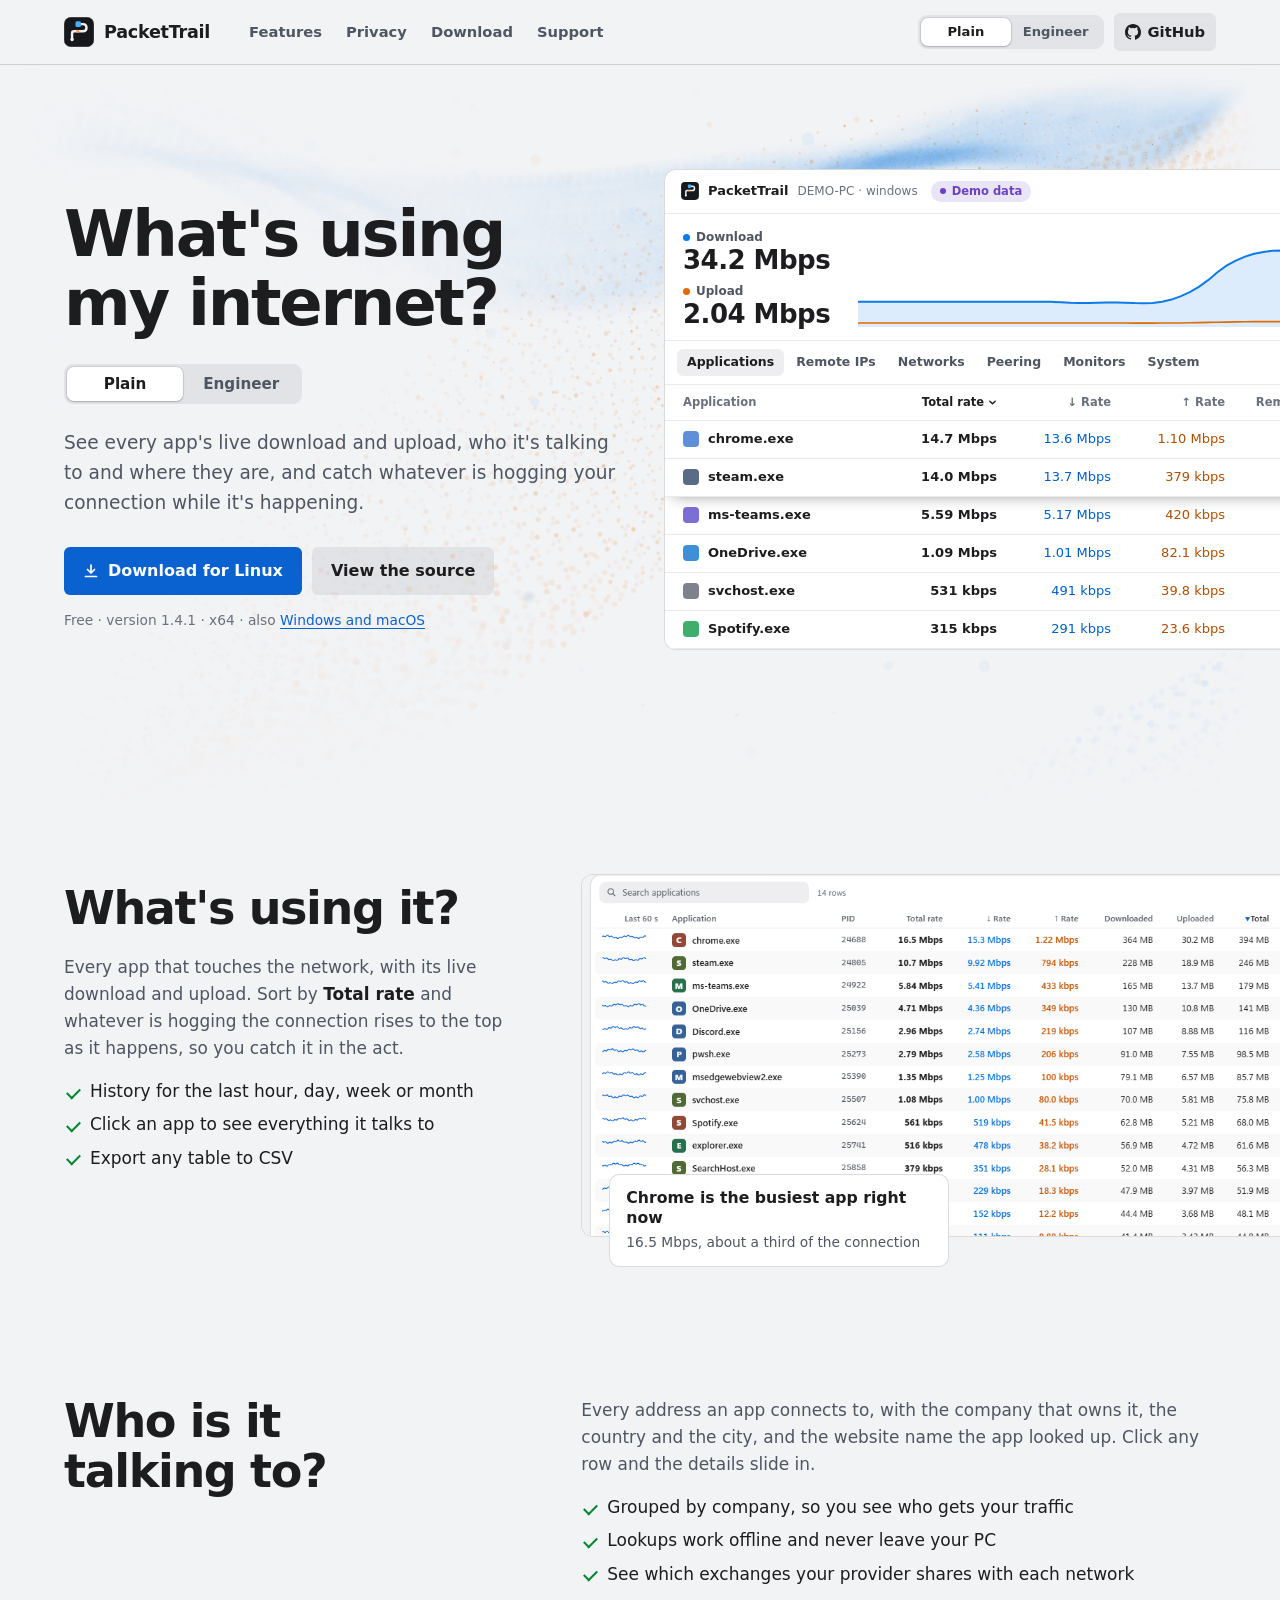
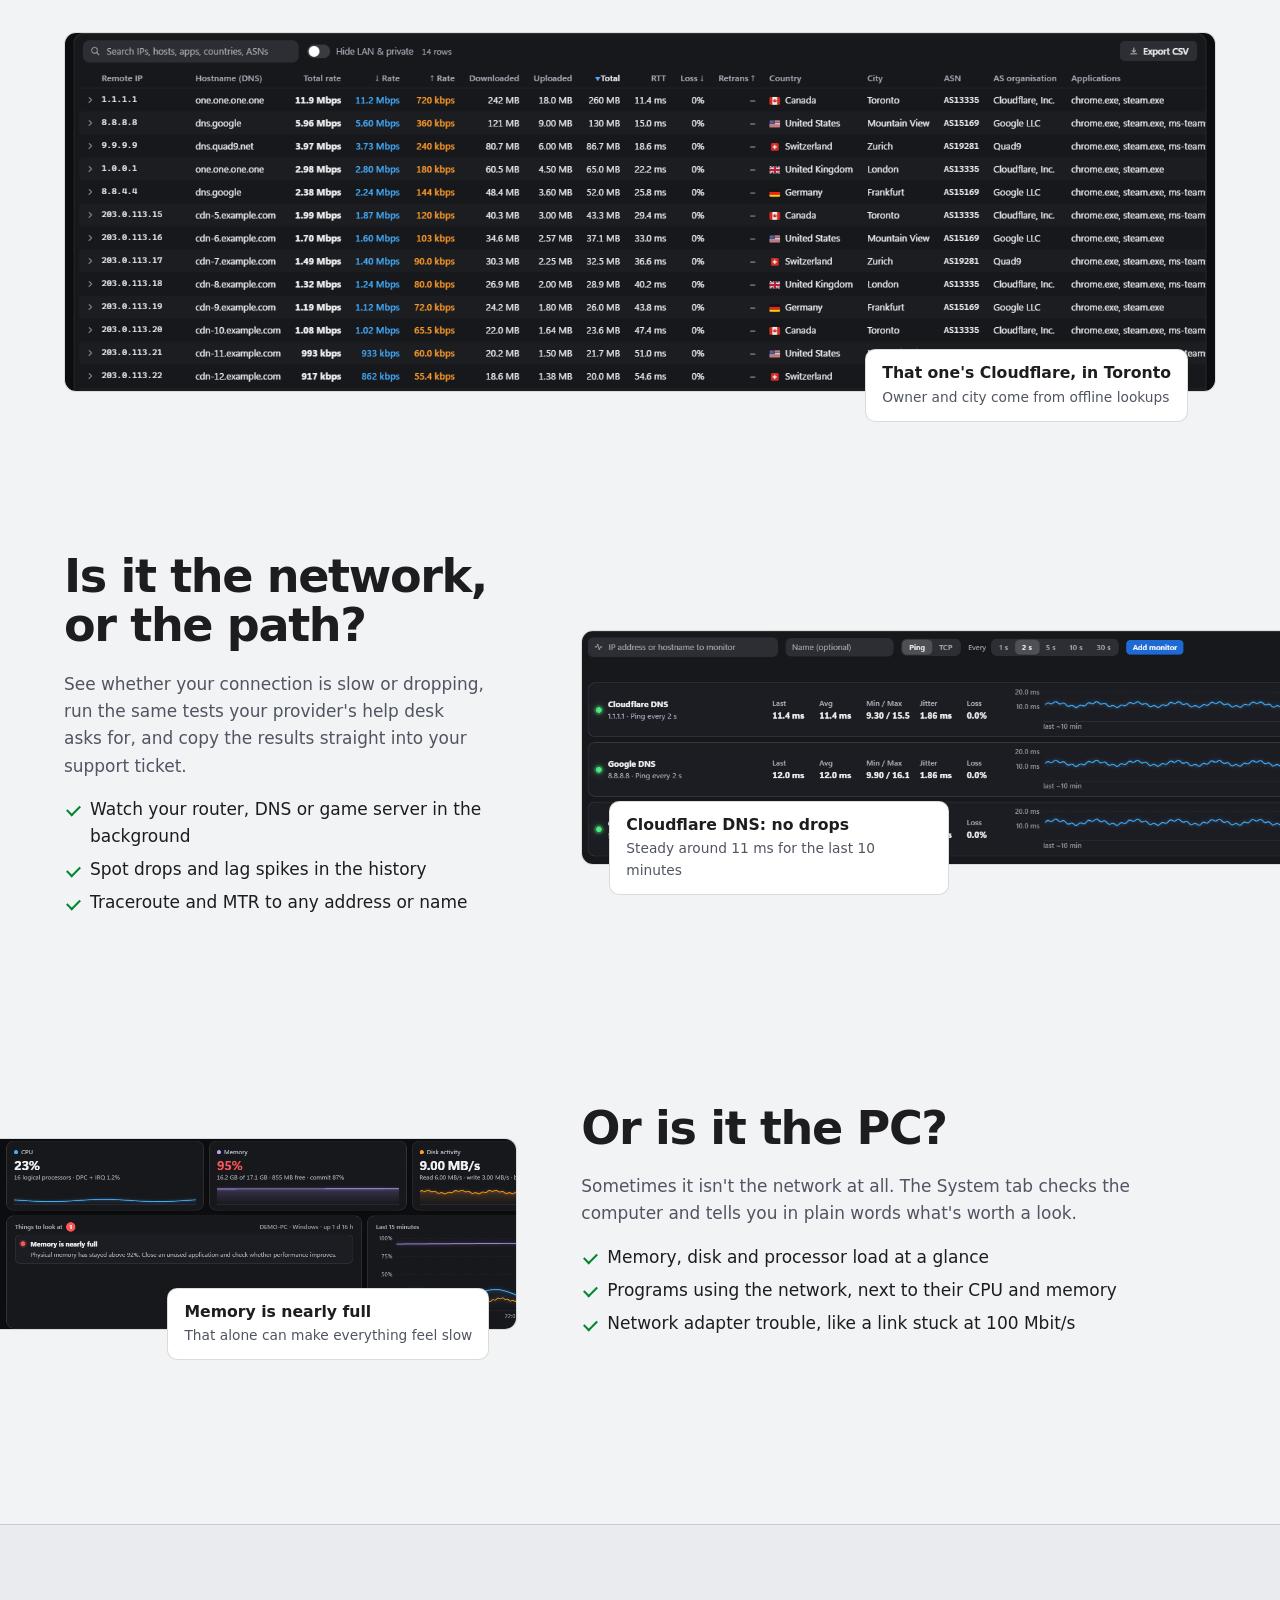
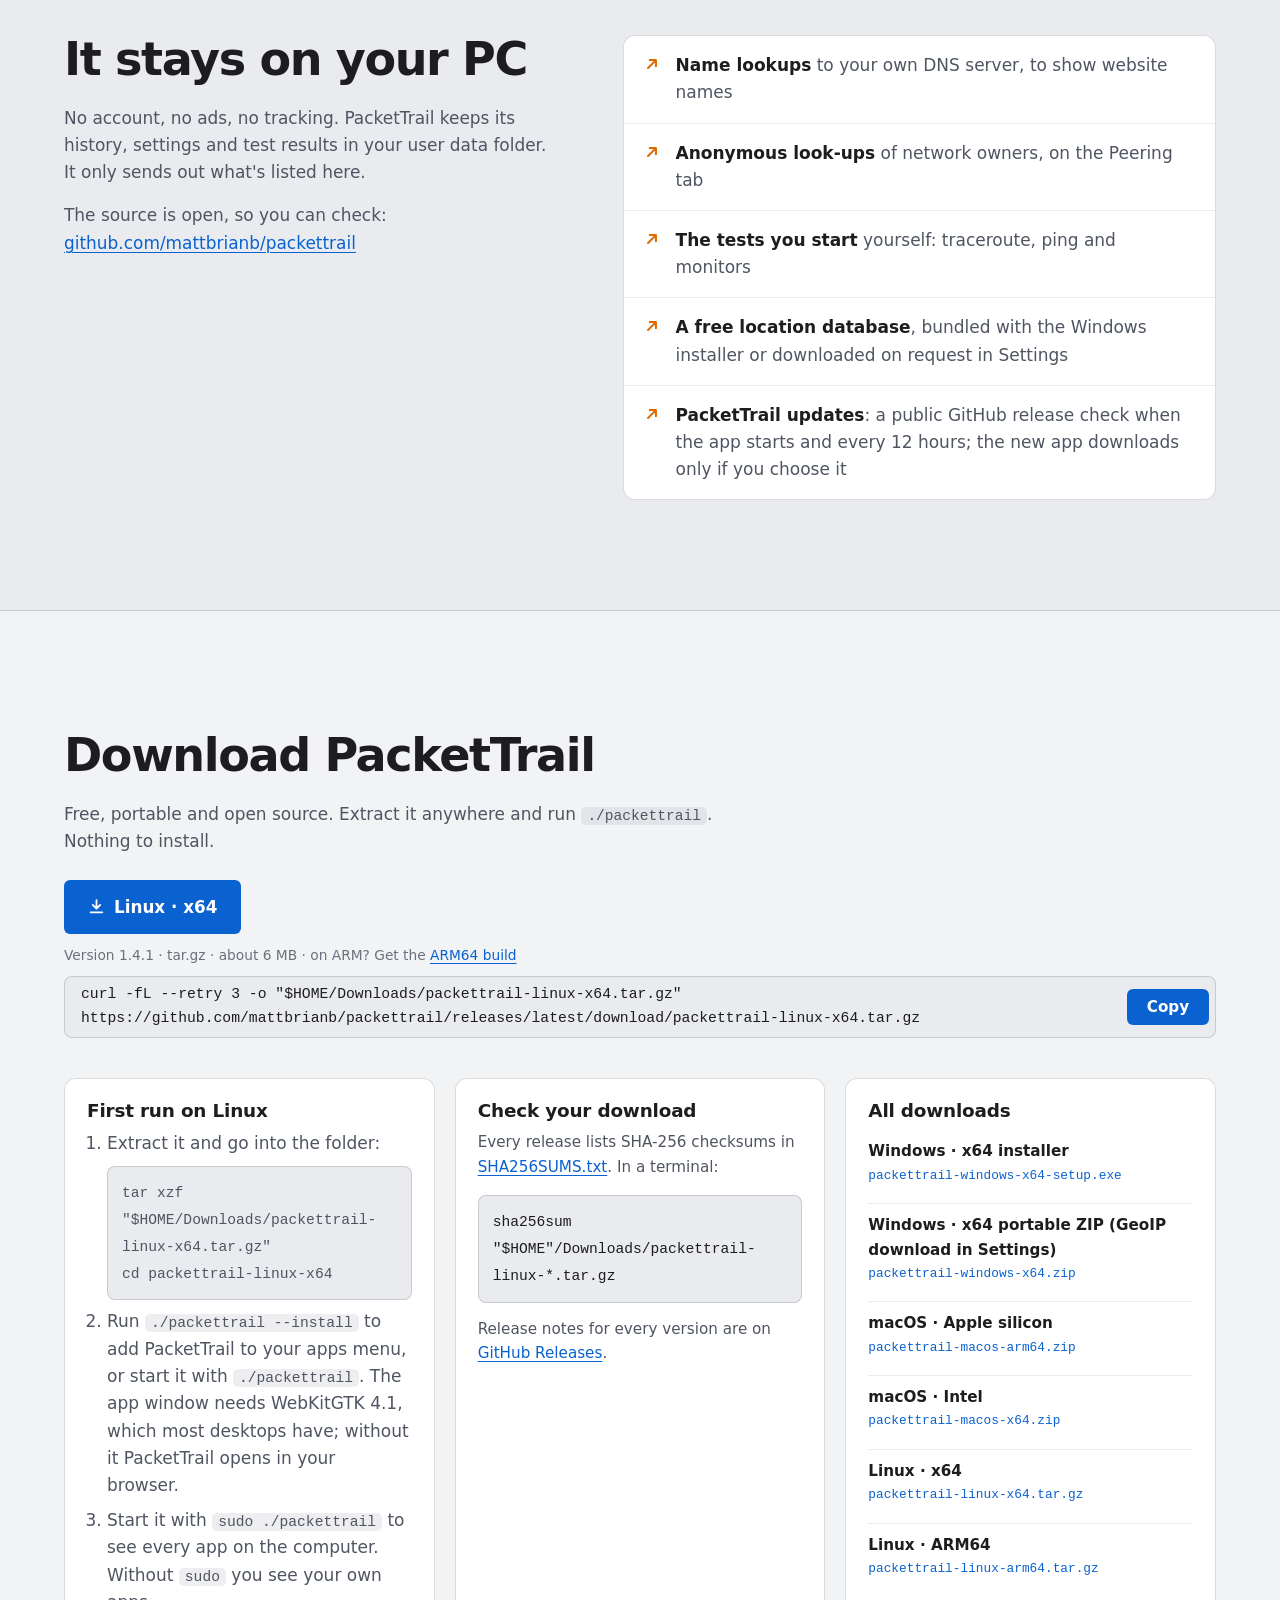
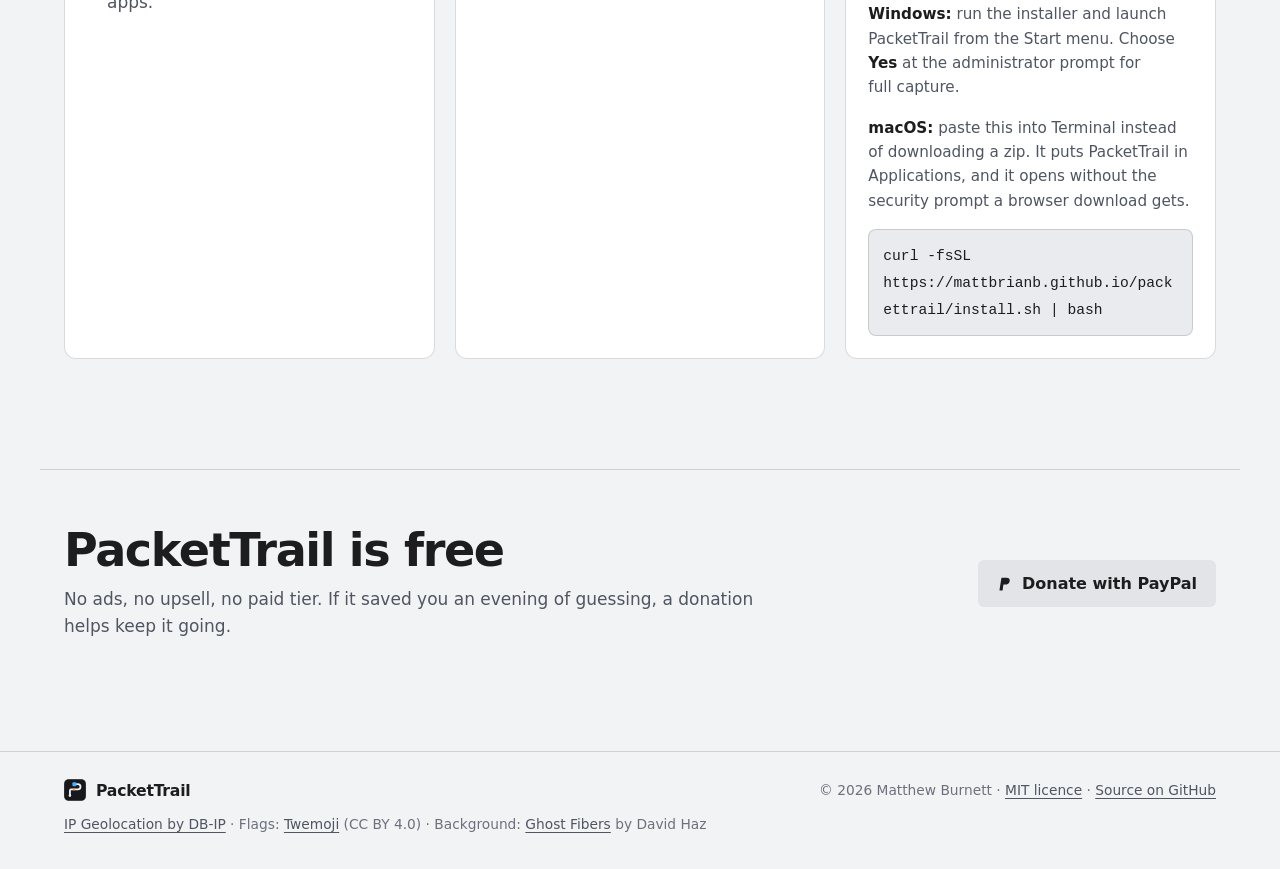
==== docs/index.html @ 792d58ca "Download CLI archives directly into Downloads" ====
<!doctype html>
<html lang="en" data-reg="plain" data-os="windows" data-arch="x64">
<head>
<meta charset="utf-8">
<meta name="viewport" content="width=device-width, initial-scale=1">
<title>PacketTrail: see what's using your internet</title>
<meta name="description" content="PacketTrail is a free, portable network monitor for Windows, macOS and Linux. See every app's live bandwidth, who it talks to and where, path quality, MTR and ping, and a check of the computer itself. Nothing sent to the cloud.">
<meta name="color-scheme" content="dark light">
<meta name="theme-color" content="#0c0d10" media="(prefers-color-scheme: dark)">
<meta name="theme-color" content="#f2f3f5" media="(prefers-color-scheme: light)">
<meta property="og:title" content="PacketTrail">
<meta property="og:description" content="What's using my internet? See every app's live bandwidth and who it's talking to. Free, for Windows, macOS and Linux.">
<meta property="og:image" content="https://mattbrianb.github.io/packettrail/assets/icon.png">
<meta property="og:type" content="website">
<link rel="icon" type="image/svg+xml" href="assets/favicon.svg">
<link rel="icon" type="image/png" sizes="256x256" href="assets/icon.png">
<link rel="apple-touch-icon" href="assets/icon.png">
<link rel="stylesheet" href="site.css">
<script src="os.js"></script>
<script>try { var v = new URLSearchParams(location.search).get('view') || localStorage.getItem('pt.view'); if (v === 'engineer') document.documentElement.dataset.reg = 'eng'; } catch (e) {}</script>
<script type="module" src="site.js"></script>
</head>
<body>
<a class="skip" href="#main">Skip to content</a>

<header class="top">
  <div class="wrap top-in">
    <a class="brand" href="#top" aria-label="PacketTrail, back to top">
      <svg class="mark" viewBox="0 0 160 160" width="30" height="30" aria-hidden="true"><rect x="1" y="1" width="158" height="158" rx="36" class="mark-tile"/><path d="M43 120V86q0-10 10-10h48q19 0 19-19t-19-19H76" fill="none" stroke="#f2f2f4" stroke-width="13" stroke-linecap="round" stroke-linejoin="round"/><circle cx="43" cy="120" r="9" fill="#f2f2f4"/><rect x="61" y="23" width="30" height="30" rx="8" fill="#43afff"/><circle cx="73" cy="76" r="8" fill="#ff9a52"/></svg>
      <span>PacketTrail</span>
    </a>
    <nav class="links" aria-label="Sections">
      <a href="#what">Features</a>
      <a href="#privacy">Privacy</a>
      <a href="#download">Download</a>
      <a href="#support">Support</a>
    </nav>
    <div class="top-end">
      <div class="seg reg-switch compact" role="radiogroup" aria-label="Explain things">
        <button type="button" role="radio" data-set="plain">Plain</button>
        <button type="button" role="radio" data-set="eng">Engineer</button>
      </div>
      <a class="gh" href="https://github.com/mattbrianb/packettrail" aria-label="PacketTrail on GitHub">
        <svg viewBox="0 0 16 16" width="16" height="16" aria-hidden="true"><path fill="currentColor" d="M8 0C3.58 0 0 3.58 0 8a8 8 0 0 0 5.47 7.59c.4.07.55-.17.55-.38v-1.33c-2.23.48-2.7-1.07-2.7-1.07-.36-.92-.89-1.17-.89-1.17-.73-.5.06-.49.06-.49.8.06 1.23.83 1.23.83.72 1.22 1.87.87 2.33.67.07-.52.28-.87.5-1.07-1.78-.2-3.65-.89-3.65-3.95 0-.87.31-1.59.82-2.15-.08-.2-.36-1.02.08-2.12 0 0 .67-.21 2.2.82a7.6 7.6 0 0 1 4 0c1.53-1.04 2.2-.82 2.2-.82.44 1.1.16 1.92.08 2.12.51.56.82 1.27.82 2.15 0 3.07-1.87 3.75-3.65 3.95.29.25.54.73.54 1.48v2.19c0 .21.15.46.55.38A8 8 0 0 0 16 8c0-4.42-3.58-8-8-8Z"/></svg>
        <span>GitHub</span>
      </a>
    </div>
  </div>
</header>

<main id="main">
  <section class="hero" id="top">
    <div class="fibers" id="fibers" aria-hidden="true"></div>
    <div class="wrap hero-grid">
      <div class="hero-copy">
        <h1 class="swap">
          <span data-v="plain">What's using my internet?</span>
          <span data-v="eng">Which process? Which ASN?</span>
        </h1>
        <div class="seg reg-switch" role="radiogroup" aria-label="Explain things">
          <button type="button" role="radio" data-set="plain">Plain</button>
          <button type="button" role="radio" data-set="eng">Engineer</button>
        </div>
        <div class="swap lede">
          <p data-v="plain">See every app's live download and upload, who it's talking to and where they are, and catch whatever is hogging your connection while it's happening.</p>
          <p data-v="eng">Per-process throughput, every remote IP mapped to its ASN and location offline, RTT, loss and retransmits from the TCP stack, plus MTR, monitors and a system check.</p>
        </div>
        <!-- One button per system: os.js picks, and Windows is the default. -->
        <div class="cta">
          <a class="btn primary" data-for="windows" href="https://github.com/mattbrianb/packettrail/releases/latest/download/packettrail-windows-x64-setup.exe">
            <svg viewBox="0 0 16 16" width="16" height="16" aria-hidden="true"><path d="M8 2v8M4.5 6.5 8 10l3.5-3.5M2.5 13.5h11" fill="none" stroke="currentColor" stroke-width="1.7" stroke-linecap="round" stroke-linejoin="round"/></svg>
            Download for Windows
          </a>
          <a class="btn primary" data-for="macos" href="#download">
            <svg viewBox="0 0 16 16" width="16" height="16" aria-hidden="true"><path d="M8 2v8M4.5 6.5 8 10l3.5-3.5M2.5 13.5h11" fill="none" stroke="currentColor" stroke-width="1.7" stroke-linecap="round" stroke-linejoin="round"/></svg>
            Download for macOS
          </a>
          <a class="btn primary" data-for="linux" data-arch-for="x64" href="https://github.com/mattbrianb/packettrail/releases/latest/download/packettrail-linux-x64.tar.gz">
            <svg viewBox="0 0 16 16" width="16" height="16" aria-hidden="true"><path d="M8 2v8M4.5 6.5 8 10l3.5-3.5M2.5 13.5h11" fill="none" stroke="currentColor" stroke-width="1.7" stroke-linecap="round" stroke-linejoin="round"/></svg>
            Download for Linux
          </a>
          <a class="btn primary" data-for="linux" data-arch-for="arm64" href="https://github.com/mattbrianb/packettrail/releases/latest/download/packettrail-linux-arm64.tar.gz">
            <svg viewBox="0 0 16 16" width="16" height="16" aria-hidden="true"><path d="M8 2v8M4.5 6.5 8 10l3.5-3.5M2.5 13.5h11" fill="none" stroke="currentColor" stroke-width="1.7" stroke-linecap="round" stroke-linejoin="round"/></svg>
            Download for Linux
          </a>
          <a class="btn" href="https://github.com/mattbrianb/packettrail">View the source</a>
        </div>
        <p class="fine" data-for="windows">Free · version 1.4.1 · Windows 10 and 11, 64-bit · also <a href="#download">macOS and Linux</a></p>
        <p class="fine" data-for="macos">Free · version 1.4.1 · Apple silicon and Intel · also <a href="#download">Windows and Linux</a></p>
        <p class="fine" data-for="linux"><span data-arch-for="x64">Free · version 1.4.1 · x64</span><span data-arch-for="arm64">Free · version 1.4.1 · ARM64</span> · also <a href="#download">Windows and macOS</a></p>
      </div>

      <div class="stage" id="demo" role="img" aria-label="Demo of PacketTrail with demo data: steam.exe climbs to the top of the Applications table at about 48 Mbps, and PacketTrail shows it is talking to Valve's servers in Frankfurt.">
        <div class="win" aria-hidden="true">
          <div class="win-bar">
            <svg class="win-mark" viewBox="0 0 160 160" width="18" height="18"><rect x="1" y="1" width="158" height="158" rx="36" class="mark-tile"/><path d="M43 120V86q0-10 10-10h48q19 0 19-19t-19-19H76" fill="none" stroke="#f2f2f4" stroke-width="13" stroke-linecap="round" stroke-linejoin="round"/><circle cx="43" cy="120" r="9" fill="#f2f2f4"/><rect x="61" y="23" width="30" height="30" rx="8" fill="#43afff"/><circle cx="73" cy="76" r="8" fill="#ff9a52"/></svg>
            <b>PacketTrail</b><span class="win-host">DEMO-PC · windows</span>
            <span class="pill-demo">Demo data</span>
          </div>
          <div class="win-top">
            <div class="kpis">
              <div class="kpi"><span class="kpi-l"><i class="live rx"></i>Download</span><b id="kDown">21.6 Mbps</b></div>
              <div class="kpi"><span class="kpi-l"><i class="live tx"></i>Upload</span><b id="kUp">1.75 Mbps</b></div>
            </div>
            <svg class="win-chart" id="chart" viewBox="0 0 400 90" preserveAspectRatio="none">
              <path class="c-area" d=""/><path class="c-rx" d=""/><path class="c-tx" d=""/>
            </svg>
          </div>
          <div class="win-tabs"><span class="on">Applications</span><span>Remote IPs</span><span>Networks</span><span>Peering</span><span>Monitors</span><span class="t-more">System</span></div>
          <div class="w-head">
            <span>Application</span>
            <span class="num sorted">Total rate <svg viewBox="0 0 10 10" width="9" height="9"><path d="M2 3.5 5 6.5 8 3.5" fill="none" stroke="currentColor" stroke-width="1.6" stroke-linecap="round" stroke-linejoin="round"/></svg></span>
            <span class="num">↓ Rate</span><span class="num">↑ Rate</span><span class="num c-ips">Remote IPs</span><span class="num">RTT</span><span class="num">Loss ↓</span>
          </div>
          <div class="w-rows" id="rows"></div>
        </div>
        <div class="callout c1" aria-hidden="true">
          <div class="swap">
            <div data-v="plain"><b>Steam is downloading a game update</b><span>That's most of your connection right now</span></div>
            <div data-v="eng"><b>steam.exe · 6 remote IPs</b><span>46.9 Mbps down · 1.3 Mbps up · TCP</span></div>
          </div>
        </div>
        <div class="callout c2" aria-hidden="true">
          <div class="swap">
            <div data-v="plain"><b>It's talking to Valve's servers</b><span>In Frankfurt, Germany</span></div>
            <div data-v="eng"><b>AS32590 Valve Corporation</b><span>Frankfurt, DE · RTT 46 ms · loss 0.04%</span></div>
          </div>
        </div>
      </div>
    </div>
  </section>

  <section class="q" id="what">
    <div class="wrap q-grid">
      <div class="q-copy">
        <h2>What's using it?</h2>
        <div class="swap">
          <div data-v="plain">
            <p>Every app that touches the network, with its live download and upload. Sort by <b>Total rate</b> and whatever is hogging the connection rises to the top as it happens, so you catch it in the act.</p>
            <ul class="ticks"><li>History for the last hour, day, week or month</li><li>Click an app to see everything it talks to</li><li>Export any table to CSV</li></ul>
          </div>
          <div data-v="eng">
            <p>Per-process byte counts from the ETW Kernel-Network provider, TCP and UDP, grouped per executable across all its PIDs. Total, ↓ and ↑ rate per app, with RTT, loss and retransmits beside them.</p>
            <ul class="ticks"><li>1H, 24H, 7D, 30D and All history in a local SQLite store</li><li>Per-app endpoint list with remote IP, hostname and owner</li><li>CSV export of every table</li></ul>
          </div>
        </div>
      </div>
      <figure class="shot bleed-r">
        <div class="crop" style="--cx:0;--cy:300;--cw:1000;--ch:520;--mcx:104;--mcy:348;--mcw:596;--mch:330">
          <picture>
            <source srcset="assets/apps-light.png" media="(prefers-color-scheme: light)">
            <img src="assets/apps-dark.png" width="1600" height="900" loading="lazy" alt="PacketTrail's Applications table, sorted by Total rate, with chrome.exe at the top at 16.5 Mbps.">
          </picture>
        </div>
        <figcaption class="sat sat-bl swap">
          <span data-v="plain"><b>Chrome is the busiest app right now</b><small>16.5 Mbps, about a third of the connection</small></span>
          <span data-v="eng"><b>chrome.exe · 33 remote IPs</b><small>36 endpoints · RTT 46.9 ms · loss 0.25%</small></span>
        </figcaption>
      </figure>
    </div>
  </section>

  <section class="q q-wide" id="who">
    <div class="wrap">
      <div class="q-head">
        <h2>Who is it talking to?</h2>
        <div class="swap">
          <div data-v="plain">
            <p>Every address an app connects to, with the company that owns it, the country and the city, and the website name the app looked up. Click any row and the details slide in.</p>
            <ul class="ticks"><li>Grouped by company, so you see who gets your traffic</li><li>Lookups work offline and never leave your PC</li><li>See which exchanges your provider shares with each network</li></ul>
          </div>
          <div data-v="eng">
            <p>Remote IPs with ASN, AS organisation, country and city from the DB-IP Lite databases (offline, cached), reverse DNS, and the hostname the app resolved, taken from the Windows DNS client.</p>
            <ul class="ticks"><li>Traffic per ASN and per peering partner</li><li>PeeringDB policy and common IXPs per network</li><li>Your own ASN, detected from the first public hop</li></ul>
          </div>
        </div>
      </div>
      <figure class="shot">
        <div class="crop" style="--cx:0;--cy:300;--cw:1600;--ch:500;--mcx:960;--mcy:348;--mcw:640;--mch:400">
          <img src="assets/ips-dark.png" width="1600" height="900" loading="lazy" alt="The Remote IPs table: each address with its rates, RTT, loss, country, city, ASN and owning organisation.">
        </div>
        <figcaption class="sat sat-br swap">
          <span data-v="plain"><b>That one's Cloudflare, in Toronto</b><small>Owner and city come from offline lookups</small></span>
          <span data-v="eng"><b>AS13335 · Cloudflare, Inc.</b><small>Toronto, CA · DB-IP Lite, resolved offline</small></span>
        </figcaption>
      </figure>
    </div>
  </section>

  <section class="q" id="path">
    <div class="wrap q-grid">
      <div class="q-copy">
        <h2>Is it the network, or the path?</h2>
        <div class="swap">
          <div data-v="plain">
            <p>See whether your connection is slow or dropping, run the same tests your provider's help desk asks for, and copy the results straight into your support ticket.</p>
            <ul class="ticks"><li>Watch your router, DNS or game server in the background</li><li>Spot drops and lag spikes in the history</li><li>Traceroute and MTR to any address or name</li></ul>
          </div>
          <div data-v="eng">
            <p>RTT, download loss and retransmits from Windows' own TCP statistics, with no probes sent. MTR, traceroute, ping and TCP port checks to any target, hops grouped by network, and ICMP or TCP monitors every 1 to 30 s.</p>
            <ul class="ticks"><li>Loss, jitter and min/avg/max per monitor</li><li>Route map: paths to your top networks, merged into one tree</li><li>Results as plain text, ready for a ticket</li></ul>
          </div>
        </div>
      </div>
      <figure class="shot bleed-r">
        <div class="crop" style="--cx:16;--cy:300;--cw:1100;--ch:370;--mcx:30;--mcy:380;--mcw:660;--mch:280">
          <img src="assets/monitors-dark.png" width="1600" height="900" loading="lazy" alt="The Monitors view: Cloudflare, Google and Quad9 DNS with last, average, min/max, jitter, loss and a latency chart for each.">
        </div>
        <figcaption class="sat sat-bl swap">
          <span data-v="plain"><b>Cloudflare DNS: no drops</b><small>Steady around 11 ms for the last 10 minutes</small></span>
          <span data-v="eng"><b>1.1.1.1 · ICMP every 2 s</b><small>avg 11.4 ms · jitter 1.86 ms · loss 0.0%</small></span>
        </figcaption>
      </figure>
    </div>
  </section>

  <section class="q flip" id="pc">
    <div class="wrap q-grid">
      <div class="q-copy">
        <h2>Or is it the PC?</h2>
        <div class="swap">
          <div data-v="plain">
            <p>Sometimes it isn't the network at all. The System tab checks the computer and tells you in plain words what's worth a look.</p>
            <ul class="ticks"><li>Memory, disk and processor load at a glance</li><li>Programs using the network, next to their CPU and memory</li><li>Network adapter trouble, like a link stuck at 100 Mbit/s</li></ul>
          </div>
          <div data-v="eng">
            <p>CPU per core with DPC and interrupt time, memory and commit, disk busy and latency, adapter errors and discards, TCP/UDP stack counters, and each process's network rate beside its CPU and memory.</p>
            <ul class="ticks"><li>Findings on sustained thresholds, not single spikes</li><li>Retransmits, resets and failed connects per second</li><li>Link speed per adapter</li></ul>
          </div>
        </div>
      </div>
      <figure class="shot bleed-l">
        <div class="crop" style="--cx:0;--cy:296;--cw:1000;--ch:372;--mcx:405;--mcy:298;--mcw:400;--mch:148">
          <img src="assets/system-dark.png" width="1600" height="900" loading="lazy" alt="The System view: CPU, memory, disk and TCP retransmit tiles, a finding that memory is nearly full, and a 15-minute chart.">
        </div>
        <figcaption class="sat sat-br swap">
          <span data-v="plain"><b>Memory is nearly full</b><small>That alone can make everything feel slow</small></span>
          <span data-v="eng"><b>Memory 95% · commit 87%</b><small>16.2 of 17.1 GB in use · paging to disk</small></span>
        </figcaption>
      </figure>
    </div>
  </section>

  <section class="privacy" id="privacy">
    <div class="wrap privacy-grid">
      <div>
        <h2>It stays on your PC</h2>
        <div class="swap">
          <p data-v="plain">No account, no ads, no tracking. PacketTrail keeps its history, settings and test results in your user data folder. It only sends out what's listed here.</p>
          <p data-v="eng">No telemetry. History is a local SQLite file in your user data folder, and GeoIP and ASN lookups are offline. Outbound traffic is limited to the list here.</p>
        </div>
        <p class="fine">The source is open, so you can check: <a href="https://github.com/mattbrianb/packettrail">github.com/mattbrianb/packettrail</a></p>
      </div>
      <div class="swap">
        <ul class="leaves" data-v="plain">
          <li><b>Name lookups</b> to your own DNS server, to show website names</li>
          <li><b>Anonymous look-ups</b> of network owners, on the Peering tab</li>
          <li><b>The tests you start</b> yourself: traceroute, ping and monitors</li>
          <li><b>A free location database</b>, bundled with the Windows installer or downloaded on request in Settings</li>
          <li><b>PacketTrail updates</b>: a public GitHub release check when the app starts and every 12 hours; the new app downloads only if you choose it</li>
        </ul>
        <ul class="leaves" data-v="eng">
          <li><b>Reverse DNS</b> (PTR) via your configured resolver</li>
          <li><b>PeeringDB</b> API queries by ASN, anonymous, Peering tab only</li>
          <li><b>Probes you start</b>, plus a few ICMP probes towards 1.1.1.1 for ISP detection, at most every 6 hours</li>
          <li><b>DB-IP Lite</b> City and ASN, about 135 MB, included with the Windows installer or downloaded on request in Settings</li>
          <li><b>GitHub release metadata</b> at launch and every 12 hours; a release asset downloads only after you choose it in Settings</li>
        </ul>
      </div>
    </div>
  </section>

  <section class="download" id="download">
    <div class="wrap">
      <div class="dl-head">
        <div>
          <h2>Download PacketTrail</h2>
          <p data-for="windows">Free and open source. The installer includes offline location and ASN databases. Your history and databases stay in your user folder when you update. Close PacketTrail before a manual reinstall; an update opened from the app closes it for you.</p>
          <p data-for="macos">Free and open source. One line in Terminal puts PacketTrail in Applications and opens it, with no security prompt.</p>
          <p data-for="linux">Free, portable and open source. Extract it anywhere and run <code>./packettrail</code>. Nothing to install.</p>
        </div>
        <div class="dl-main" data-for="windows">
          <a class="btn primary big" href="https://github.com/mattbrianb/packettrail/releases/latest/download/packettrail-windows-x64-setup.exe">
            <svg viewBox="0 0 16 16" width="17" height="17" aria-hidden="true"><path d="M8 2v8M4.5 6.5 8 10l3.5-3.5M2.5 13.5h11" fill="none" stroke="currentColor" stroke-width="1.7" stroke-linecap="round" stroke-linejoin="round"/></svg>
            Windows 10 / 11 · 64-bit
          </a>
          <span class="fine">Version 1.4.1 · installer · includes offline GeoIP data</span>
          <div class="cmd">
            <code id="win-curl">curl.exe -fL --retry 3 -o "$HOME\Downloads\packettrail-windows-x64-setup.exe" https://github.com/mattbrianb/packettrail/releases/latest/download/packettrail-windows-x64-setup.exe</code>
            <button type="button" class="btn primary" data-copy="win-curl" aria-live="polite">Copy</button>
          </div>
          <span class="fine">PowerShell command saves the installer to Downloads. Check its SHA-256 below before running it. Security software and device policy may still block the file.</span>
        </div>
        <div class="dl-main" data-for="macos">
          <div class="cmd">
            <code id="mac-cmd">curl -fsSL https://mattbrianb.github.io/packettrail/install.sh | bash</code>
            <button type="button" class="btn primary" data-copy="mac-cmd" aria-live="polite">Copy</button>
          </div>
          <span class="fine">Version 1.4.1 · paste into Terminal · or the zip for <a href="https://github.com/mattbrianb/packettrail/releases/latest/download/packettrail-macos-arm64.zip">Apple silicon</a> or <a href="https://github.com/mattbrianb/packettrail/releases/latest/download/packettrail-macos-x64.zip">Intel</a></span>
          <span class="fine">The installer prints where PacketTrail.app is installed. Its ZIP download is temporary and removed after installation.</span>
        </div>
        <div class="dl-main" data-for="linux">
          <a class="btn primary big" data-arch-for="x64" href="https://github.com/mattbrianb/packettrail/releases/latest/download/packettrail-linux-x64.tar.gz">
            <svg viewBox="0 0 16 16" width="17" height="17" aria-hidden="true"><path d="M8 2v8M4.5 6.5 8 10l3.5-3.5M2.5 13.5h11" fill="none" stroke="currentColor" stroke-width="1.7" stroke-linecap="round" stroke-linejoin="round"/></svg>
            Linux · x64
          </a>
          <a class="btn primary big" data-arch-for="arm64" href="https://github.com/mattbrianb/packettrail/releases/latest/download/packettrail-linux-arm64.tar.gz">
            <svg viewBox="0 0 16 16" width="17" height="17" aria-hidden="true"><path d="M8 2v8M4.5 6.5 8 10l3.5-3.5M2.5 13.5h11" fill="none" stroke="currentColor" stroke-width="1.7" stroke-linecap="round" stroke-linejoin="round"/></svg>
            Linux · ARM64
          </a>
          <span class="fine" data-arch-for="x64">Version 1.4.1 · tar.gz · about 6 MB · on ARM? Get the <a href="https://github.com/mattbrianb/packettrail/releases/latest/download/packettrail-linux-arm64.tar.gz">ARM64 build</a></span>
          <span class="fine" data-arch-for="arm64">Version 1.4.1 · tar.gz · about 5.5 MB · on Intel or AMD? Get the <a href="https://github.com/mattbrianb/packettrail/releases/latest/download/packettrail-linux-x64.tar.gz">x64 build</a></span>
          <div class="cmd" data-arch-for="x64"><code id="linux-x64-curl">curl -fL --retry 3 -o "$HOME/Downloads/packettrail-linux-x64.tar.gz" https://github.com/mattbrianb/packettrail/releases/latest/download/packettrail-linux-x64.tar.gz</code><button type="button" class="btn primary" data-copy="linux-x64-curl" aria-live="polite">Copy</button></div>
          <div class="cmd" data-arch-for="arm64"><code id="linux-arm64-curl">curl -fL --retry 3 -o "$HOME/Downloads/packettrail-linux-arm64.tar.gz" https://github.com/mattbrianb/packettrail/releases/latest/download/packettrail-linux-arm64.tar.gz</code><button type="button" class="btn primary" data-copy="linux-arm64-curl" aria-live="polite">Copy</button></div>
        </div>
      </div>

      <div class="dl-grid">
        <div class="panel" data-for="macos">
          <h3>First run on macOS</h3>
          <ol>
            <li>Open <b>Terminal</b>: press <b>⌘ Space</b>, type “Terminal” and press Return.</li>
            <li>Paste the command above and press Return. It downloads the build for your Mac, checks it against the published checksum, puts <b>PacketTrail</b> in Applications and opens it.</li>
            <li>To update later, run the same command again.</li>
          </ol>
          <p class="fine"><b>Why Terminal?</b> PacketTrail is free, so it isn't notarised by Apple, which needs a paid developer account. A zip downloaded in a browser is blocked the first time, until you click <b>Open Anyway</b> in <b>System Settings → Privacy &amp; Security</b>. You can <a href="install.sh">read the script</a> before you run it.</p>
        </div>
        <div class="panel" data-for="linux">
          <h3>First run on Linux</h3>
          <ol>
            <li>Extract it and go into the folder:
              <pre data-arch-for="x64"><code>tar xzf "$HOME/Downloads/packettrail-linux-x64.tar.gz"
cd packettrail-linux-x64</code></pre>
              <pre data-arch-for="arm64"><code>tar xzf "$HOME/Downloads/packettrail-linux-arm64.tar.gz"
cd packettrail-linux-arm64</code></pre>
            </li>
            <li>Run <code>./packettrail --install</code> to add PacketTrail to your apps menu, or start it with <code>./packettrail</code>. The app window needs WebKitGTK 4.1, which most desktops have; without it PacketTrail opens in your browser.</li>
            <li><span class="swap">
              <span data-v="plain">Start it with <code>sudo ./packettrail</code> to see every app on the computer. Without <code>sudo</code> you see your own apps.</span>
              <span data-v="eng"><code>sudo ./packettrail</code> gives full capture: all processes, UDP and DNS names. Without root it's TCP only, for your own processes.</span>
            </span></li>
          </ol>
        </div>
        <div class="panel" data-for="windows">
          <h3>First run on Windows</h3>
          <ol>
            <li>Run the installer, then open PacketTrail from the Start menu.</li>
            <li><span class="swap">
              <span data-v="plain">Choose <b>Yes</b> at the administrator prompt to see how much data each app uses. With <b>No</b> you still see who talks to whom.</span>
              <span data-v="eng"><b>Yes</b> gives full capture via ETW: per-app bytes, UDP and DNS names. <b>No</b> gives connections only, from the TCP table.</span>
            </span></li>
            <li>If Windows says “Windows protected your PC”, click <b>More info</b>, then <b>Run anyway</b>. PacketTrail isn't code-signed yet, so Windows doesn't recognise the publisher.</li>
          </ol>
        </div>
        <div class="panel">
          <h3>Check your download</h3>
          <p>Every release lists SHA-256 checksums in <a href="https://github.com/mattbrianb/packettrail/releases/latest/download/SHA256SUMS.txt">SHA256SUMS.txt</a>. <span data-for="windows">In PowerShell:</span><span data-for="macos">The Terminal command checks it for you. For a zip:</span><span data-for="linux">In a terminal:</span></p>
          <pre data-for="windows"><code>curl.exe -fL -o SHA256SUMS.txt https://github.com/mattbrianb/packettrail/releases/latest/download/SHA256SUMS.txt
Get-FileHash "$HOME\Downloads\packettrail-windows-x64-setup.exe" -Algorithm SHA256</code></pre>
          <pre data-for="macos"><code>shasum -a 256 packettrail-macos-*.zip</code></pre>
          <pre data-for="linux"><code>sha256sum "$HOME"/Downloads/packettrail-linux-*.tar.gz</code></pre>
          <p class="fine">Release notes for every version are on <a href="https://github.com/mattbrianb/packettrail/releases">GitHub Releases</a>.</p>
        </div>
        <div class="panel platforms">
          <h3>All downloads</h3>
          <ul>
            <li><a href="https://github.com/mattbrianb/packettrail/releases/latest/download/packettrail-windows-x64-setup.exe"><span>Windows · x64 installer</span><code>packettrail-windows-x64-setup.exe</code></a></li>
            <li><a href="https://github.com/mattbrianb/packettrail/releases/latest/download/packettrail-windows-x64.zip"><span>Windows · x64 portable ZIP (GeoIP download in Settings)</span><code>packettrail-windows-x64.zip</code></a></li>
            <li><a href="https://github.com/mattbrianb/packettrail/releases/latest/download/packettrail-macos-arm64.zip"><span>macOS · Apple silicon</span><code>packettrail-macos-arm64.zip</code></a></li>
            <li><a href="https://github.com/mattbrianb/packettrail/releases/latest/download/packettrail-macos-x64.zip"><span>macOS · Intel</span><code>packettrail-macos-x64.zip</code></a></li>
            <li><a href="https://github.com/mattbrianb/packettrail/releases/latest/download/packettrail-linux-x64.tar.gz"><span>Linux · x64</span><code>packettrail-linux-x64.tar.gz</code></a></li>
            <li><a href="https://github.com/mattbrianb/packettrail/releases/latest/download/packettrail-linux-arm64.tar.gz"><span>Linux · ARM64</span><code>packettrail-linux-arm64.tar.gz</code></a></li>
          </ul>
          <p class="fine" data-not-for="windows"><b>Windows:</b> run the installer and launch PacketTrail from the Start menu. Choose <b>Yes</b> at the administrator prompt for full capture.</p>
          <p class="fine" data-not-for="macos"><b>macOS:</b> paste this into Terminal instead of downloading a zip. It puts PacketTrail in Applications, and it opens without the security prompt a browser download gets.</p>
          <pre data-not-for="macos"><code>curl -fsSL https://mattbrianb.github.io/packettrail/install.sh | bash</code></pre>
          <p class="fine" data-not-for="linux"><b>Linux:</b> run <code>./packettrail --install</code> to add it to your apps menu. The app window needs WebKitGTK 4.1; run with <code>sudo</code> for full detail.</p>
        </div>
      </div>
    </div>
  </section>

  <section class="support" id="support" data-donate-section hidden>
    <div class="wrap support-in">
      <div>
        <h2>PacketTrail is free</h2>
        <p>No ads, no upsell, no paid tier. If it saved you an evening of guessing, a donation helps keep it going.</p>
      </div>
      <div class="donate">
        <a class="btn donate-btn" data-donate="paypal" href="" hidden>
          <svg viewBox="0 0 16 16" width="16" height="16" aria-hidden="true"><path fill="currentColor" d="M5.2 14.5H2.9a.4.4 0 0 1-.4-.46L4.3 2.4A.7.7 0 0 1 5 1.8h4.4c2.3 0 3.6 1.2 3.3 3.2-.4 2.6-2.2 3.6-4.5 3.6H6.9a.6.6 0 0 0-.6.5l-.6 4.9a.6.6 0 0 1-.5.5Z"/></svg>
          Donate with PayPal
        </a>
        <a class="btn donate-btn" data-donate="kofi" href="" hidden>Buy me a coffee on Ko-fi</a>
        <a class="btn donate-btn" data-donate="sponsors" href="" hidden>Sponsor on GitHub</a>
      </div>
    </div>
  </section>
</main>

<footer class="foot">
  <div class="wrap foot-in">
    <a class="brand small" href="#top"><svg class="mark" viewBox="0 0 160 160" width="22" height="22" aria-hidden="true"><rect x="1" y="1" width="158" height="158" rx="36" class="mark-tile"/><path d="M43 120V86q0-10 10-10h48q19 0 19-19t-19-19H76" fill="none" stroke="#f2f2f4" stroke-width="13" stroke-linecap="round" stroke-linejoin="round"/><circle cx="43" cy="120" r="9" fill="#f2f2f4"/><rect x="61" y="23" width="30" height="30" rx="8" fill="#43afff"/><circle cx="73" cy="76" r="8" fill="#ff9a52"/></svg><span>PacketTrail</span></a>
    <span>© 2026 Matthew Burnett · <a href="https://github.com/mattbrianb/packettrail/blob/main/LICENSE">MIT licence</a> · <a href="https://github.com/mattbrianb/packettrail">Source on GitHub</a></span>
    <span><a href="https://db-ip.com">IP Geolocation by DB-IP</a> · Flags: <a href="https://github.com/jdecked/twemoji">Twemoji</a> (CC BY 4.0) · Background: <a href="https://reactbits.dev/backgrounds/ghost-fibers">Ghost Fibers</a> by David Haz</span>
  </div>
</footer>

<script>
  // Donation links: fill in the ones that exist; empty ones stay hidden, and
  // the whole section stays hidden until at least one is set.
  const DONATE = { paypal: 'https://paypal.me/matthewbrianburnett', kofi: '', sponsors: '' };
  let any = false;
  for (const [k, url] of Object.entries(DONATE)) {
    const a = document.querySelector(`[data-donate="${k}"]`);
    if (a && url) { a.href = url; a.hidden = false; any = true; }
  }
  document.querySelector('[data-donate-section]').hidden = !any;
  document.querySelectorAll('a[href="#support"]').forEach(a => { a.hidden = !any; });
</script>
</body>
</html>
---- docs/site.css ----
/* PacketTrail website. The app's own world: neutral surfaces, crisp 1px edges,
   flat GNOME-style controls, download blue and upload orange as the only
   strong colours, a slight glow on data marks in dark mode, never on text. */
:root {
  color-scheme: dark light;
  --bg: light-dark(#f2f3f5, #0c0d10);
  --bg-2: light-dark(#e9ebef, #111216);
  --card: light-dark(#ffffff, #17181c);
  --card-2: light-dark(#f6f7f9, #1c1d22);
  --text: light-dark(#1d1d1f, #f2f2f4);
  --text-2: light-dark(#4f5561, #a8adb7);
  --text-3: light-dark(#6b717c, #80858f);
  --edge: light-dark(rgba(0, 0, 0, 0.14), rgba(255, 255, 255, 0.12));
  --hair: light-dark(rgba(0, 0, 0, 0.08), rgba(255, 255, 255, 0.07));
  --fill: light-dark(rgba(118, 118, 128, 0.12), rgba(118, 118, 128, 0.24));
  --fill-strong: light-dark(rgba(118, 118, 128, 0.2), rgba(118, 118, 128, 0.36));
  --thumb: light-dark(#ffffff, #3a3b42);
  --accent: light-dark(#0a62d0, #5aa5ff);
  --accent-btn: light-dark(#0a62d0, #1d6ad4);
  --rx: light-dark(#0a7be8, #43afff);
  --tx: light-dark(#e06a00, #ff9c28);
  --rx-ink: light-dark(#005fc4, #43afff);
  --tx-ink: light-dark(#b04f00, #ff9c28);
  --ok: light-dark(#00872f, #4aea7d);
  --demo: light-dark(#6a43c4, #b99cff);
  --glow: light-dark(0%, 65%);
  --shadow: light-dark(0 1px 2px rgba(0, 0, 0, 0.08), 0 1px 2px rgba(0, 0, 0, 0.4)), light-dark(0 24px 60px -30px rgba(15, 20, 30, 0.35), 0 30px 80px -30px rgba(0, 0, 0, 0.85));
  --ease: cubic-bezier(0.23, 1, 0.32, 1);
  --sans: "Segoe UI Variable Text", "Segoe UI", -apple-system, BlinkMacSystemFont, system-ui, Ubuntu, Cantarell, "Helvetica Neue", Arial, sans-serif;
  --display: "Segoe UI Variable Display", "Segoe UI", -apple-system, BlinkMacSystemFont, system-ui, Ubuntu, Cantarell, sans-serif;
  --mono: "Cascadia Mono", "SF Mono", ui-monospace, Consolas, Menlo, monospace;
  --wrap: 1200px;
  --gutter: 24px;
  --out: max(var(--gutter), calc((100vw - var(--wrap)) / 2 + var(--gutter)));
}
* { box-sizing: border-box; }
html { scroll-behavior: smooth; scroll-padding-top: 76px; }
body { margin: 0; background: var(--bg); color: var(--text); font: 17px/1.6 var(--sans); -webkit-font-smoothing: antialiased; }
main { overflow-x: clip; }
a { color: var(--accent); text-underline-offset: 3px; text-decoration-thickness: 1px; }
::selection { background: color-mix(in srgb, var(--rx) 34%, transparent); }
:focus-visible { outline: 2px solid var(--accent); outline-offset: 3px; border-radius: 6px; }
[hidden] { display: none !important; }
html { scrollbar-color: var(--fill-strong) transparent; }
code { font-family: var(--mono); font-size: 0.86em; padding: 1px 6px; border-radius: 5px; background: var(--fill); }
pre { margin: 10px 0 14px; padding: 12px 14px; border-radius: 8px; background: var(--bg-2); border: 1px solid var(--edge); overflow-x: auto; }
pre code { padding: 0; background: none; white-space: pre-wrap; overflow-wrap: anywhere; }
.wrap { max-width: var(--wrap); margin: 0 auto; padding: 0 var(--gutter); }
h1, h2, h3 { font-family: var(--display); line-height: 1.08; margin: 0; text-wrap: balance; }
h1 { font-size: clamp(2.6rem, 5.4vw, 4.4rem); font-weight: 700; letter-spacing: -0.035em; }
h2 { font-size: clamp(2rem, 3.6vw, 2.9rem); font-weight: 700; letter-spacing: -0.03em; margin-bottom: 20px; }
h3 { font-size: 1.15rem; font-weight: 650; letter-spacing: -0.01em; margin-bottom: 10px; }
p { margin: 0 0 16px; max-width: 64ch; text-wrap: pretty; }
b { font-weight: 650; }
.fine { color: var(--text-3); font-size: 0.86rem; }
.skip { position: absolute; left: 12px; top: -48px; z-index: 50; padding: 8px 14px; border-radius: 6px; background: var(--accent-btn); color: #fff; }
.skip:focus { top: 12px; }

/* logo */
.mark-tile { fill: light-dark(#17181c, #17181c); stroke: light-dark(#17181c, #34363e); stroke-width: 2; }
.mark-n { fill: none; stroke: #f2f2f4; stroke-width: 15; stroke-linecap: round; stroke-linejoin: round; }
.mark-dot { fill: #43afff; }

/* register switch: the app's own segmented control */
.seg { position: relative; display: inline-grid; grid-template-columns: 1fr 1fr; padding: 3px; border-radius: 9px; background: var(--fill); isolation: isolate; }
.seg::before { content: ""; position: absolute; z-index: -1; top: 3px; bottom: 3px; left: 3px; width: calc(50% - 3px); border-radius: 7px; background: var(--thumb); box-shadow: 0 1px 2px rgba(0, 0, 0, 0.18), 0 0 0 1px var(--hair); transition: transform 380ms var(--ease); }
html[data-reg="eng"] .seg::before { transform: translateX(100%); }
.seg button { appearance: none; border: 0; background: none; margin: 0; padding: 8px 20px; border-radius: 7px; font: 600 0.95rem/1.2 var(--sans); color: var(--text-2); cursor: pointer; transition: color 200ms ease; }
html[data-reg="plain"] .seg [data-set="plain"], html[data-reg="eng"] .seg [data-set="eng"] { color: var(--text); }
.seg.compact button { padding: 6px 12px; font-size: 0.82rem; }

/* register swap: both versions share one grid cell, so nothing shifts */
.swap { display: grid; }
.swap > [data-v] { grid-area: 1 / 1; transition: opacity 320ms var(--ease), filter 320ms var(--ease), translate 320ms var(--ease), visibility 0s; }
html[data-reg="plain"] .swap > [data-v="eng"], html[data-reg="eng"] .swap > [data-v="plain"] { opacity: 0; filter: blur(4px); translate: 0 4px; visibility: hidden; pointer-events: none; transition: opacity 200ms ease, filter 200ms ease, translate 200ms ease, visibility 0s linear 200ms; }

/* header */
.top { position: sticky; top: 0; z-index: 20; background: color-mix(in srgb, var(--bg) 82%, transparent); -webkit-backdrop-filter: blur(18px) saturate(1.4); backdrop-filter: blur(18px) saturate(1.4); border-bottom: 1px solid var(--edge); }
.top-in { display: flex; align-items: center; gap: 18px; height: 64px; }
.brand { display: inline-flex; align-items: center; gap: 10px; color: var(--text); text-decoration: none; font-family: var(--display); font-weight: 700; font-size: 1.1rem; letter-spacing: -0.015em; }
.brand .mark { flex: none; }
.links { display: flex; gap: 2px; margin-left: 10px; }
.links a, .gh { color: var(--text-2); text-decoration: none; font-size: 0.92rem; font-weight: 550; padding: 7px 11px; border-radius: 6px; transition: color 120ms ease, background-color 120ms ease; }
.top-end { margin-left: auto; display: flex; align-items: center; gap: 10px; }
.gh { display: inline-flex; align-items: center; gap: 7px; color: var(--text); background: var(--fill); }
@media (hover: hover) and (pointer: fine) {
  .links a:hover { color: var(--text); background: var(--fill); }
  .gh:hover { background: var(--fill-strong); }
  .seg button:hover { color: var(--text); }
}

/* buttons: flat fills, small corners */
.btn { display: inline-flex; align-items: center; gap: 9px; padding: 11px 19px; border-radius: 6px; background: var(--fill); color: var(--text); font-weight: 600; font-size: 1rem; text-decoration: none; transition: background-color 120ms ease, transform 160ms var(--ease); }
.btn.primary { background: var(--accent-btn); color: #fff; }
.btn.big { padding: 14px 24px; font-size: 1.05rem; }
.btn:active { transform: scale(0.97); }
@media (hover: hover) and (pointer: fine) { .btn:hover { background: var(--fill-strong); } .btn.primary:hover { background: color-mix(in srgb, var(--accent-btn) 86%, #fff); } }

/* hero */
.hero { position: relative; padding: 76px 0 120px; isolation: isolate; }
.fibers { position: absolute; inset: 0 0 0 0; z-index: -1; overflow: hidden; -webkit-mask-image: linear-gradient(90deg, rgba(0, 0, 0, 0.14) 0%, rgba(0, 0, 0, 0.3) 34%, #000 60%), linear-gradient(180deg, #000 70%, transparent 100%); -webkit-mask-composite: source-in; mask-image: linear-gradient(90deg, rgba(0, 0, 0, 0.14) 0%, rgba(0, 0, 0, 0.3) 34%, #000 60%), linear-gradient(180deg, #000 70%, transparent 100%); mask-composite: intersect; }
.ghost-fibers-canvas { position: absolute; inset: 0; display: block; width: 100%; height: 100%; }
.fibers.static { background: radial-gradient(60% 50% at 75% 35%, color-mix(in srgb, var(--rx) 16%, transparent), transparent 70%), radial-gradient(40% 40% at 90% 75%, color-mix(in srgb, var(--tx) 10%, transparent), transparent 70%); }
.hero-grid { display: grid; grid-template-columns: minmax(0, 6fr) minmax(0, 6fr); gap: 48px; align-items: center; }
.hero-copy h1 { max-width: 14ch; margin-bottom: 26px; font-size: clamp(2.6rem, 5vw, 4.1rem); }
.hero-copy .seg { margin-bottom: 24px; }
.lede { font-size: 1.16rem; color: var(--text-2); margin-bottom: 30px; }
.lede p { margin: 0; }
.cta { display: flex; flex-wrap: wrap; gap: 10px; margin-bottom: 14px; }

/* the demo window */
.stage { position: relative; margin-right: calc(-1 * var(--out)); padding: 28px 0 56px; }
.win { width: 940px; border: 1px solid var(--edge); border-right: 0; border-radius: 12px 0 0 12px; background: var(--card); box-shadow: var(--shadow); overflow: hidden; font-size: 13px; line-height: 1.3; font-variant-numeric: tabular-nums; }
.win-bar { display: flex; align-items: center; gap: 9px; padding: 11px 16px; border-bottom: 1px solid var(--hair); }
.win-bar b { font-family: var(--display); font-size: 13px; }
.win-host { color: var(--text-3); font-size: 12px; }
.pill-demo { margin-left: 4px; display: inline-flex; align-items: center; gap: 6px; padding: 3px 9px; border-radius: 999px; background: color-mix(in srgb, var(--demo) 14%, transparent); color: var(--demo); font-size: 11.5px; font-weight: 600; }
.pill-demo::before { content: ""; width: 6px; height: 6px; border-radius: 50%; background: currentColor; }
.win-top { display: grid; grid-template-columns: auto minmax(0, 1fr); gap: 28px; align-items: center; padding: 16px 18px 12px; border-bottom: 1px solid var(--hair); }
.kpis { display: grid; gap: 10px; }
.kpi-l { display: flex; align-items: center; gap: 6px; color: var(--text-2); font-size: 12px; font-weight: 600; }
.kpi b { display: block; font-family: var(--display); font-size: 26px; letter-spacing: -0.02em; line-height: 1.1; min-width: 6.2ch; }
.live { width: 7px; height: 7px; border-radius: 50%; flex: none; }
.live.rx { background: var(--rx); box-shadow: 0 0 6px color-mix(in srgb, var(--rx) var(--glow), transparent); }
.live.tx { background: var(--tx); box-shadow: 0 0 6px color-mix(in srgb, var(--tx) var(--glow), transparent); }
.win-chart { width: 100%; height: 96px; display: block; overflow: visible; }
.c-rx { fill: none; stroke: var(--rx); stroke-width: 2; vector-effect: non-scaling-stroke; filter: drop-shadow(0 0 3px color-mix(in srgb, var(--rx) var(--glow), transparent)); }
.c-tx { fill: none; stroke: var(--tx); stroke-width: 1.6; vector-effect: non-scaling-stroke; }
.c-area { fill: color-mix(in srgb, var(--rx) 14%, transparent); }
.win-tabs { display: flex; gap: 2px; padding: 8px 12px; border-bottom: 1px solid var(--hair); color: var(--text-2); font-weight: 600; font-size: 12.5px; }
.win-tabs { overflow: hidden; }
.win-tabs span { padding: 5px 10px; border-radius: 6px; white-space: nowrap; }
.win-tabs .on { background: var(--fill); color: var(--text); }
.w-head, .w-row { display: grid; grid-template-columns: 200px repeat(3, 100px) 90px 80px 70px; gap: 14px; align-items: center; padding: 0 18px; }
.w-head { padding-block: 10px; color: var(--text-3); font-size: 11.5px; font-weight: 600; border-bottom: 1px solid var(--hair); }
.w-head .sorted { color: var(--text); display: inline-flex; align-items: center; justify-content: flex-end; gap: 4px; }
.num { text-align: right; }
.w-rows { position: relative; height: calc(6 * 38px); }
.w-row { position: absolute; left: 0; right: 0; top: 0; height: 38px; background: var(--card); box-shadow: inset 0 -1px var(--hair); transition: transform 520ms var(--ease), background-color 400ms ease, box-shadow 300ms ease; }
.w-row.rising { z-index: 2; box-shadow: inset 0 -1px var(--hair), 0 6px 16px -8px rgba(0, 0, 0, 0.45); }
.w-row.hot { background: color-mix(in srgb, var(--tx) 11%, var(--card)); }
.w-row .app { display: flex; align-items: center; gap: 9px; font-weight: 600; min-width: 0; }
.w-row .app i { width: 16px; height: 16px; border-radius: 4px; flex: none; background: var(--fill-strong); }
.w-row .tot { font-weight: 700; }
.w-row .r { color: var(--rx-ink); }
.w-row .t { color: var(--tx-ink); }
.w-row .ips { color: var(--text-2); }

/* callouts over the demo */
.callout { position: absolute; z-index: 3; max-width: 300px; padding: 12px 15px; border-radius: 10px; background: light-dark(#17181c, #f2f2f4); color: light-dark(#f2f2f4, #17181c); box-shadow: 0 14px 34px -14px rgba(0, 0, 0, 0.6); opacity: 0; translate: 0 8px; scale: 0.97; transition: opacity 360ms var(--ease), translate 360ms var(--ease), scale 360ms var(--ease); pointer-events: none; }
.callout.show { opacity: 1; translate: 0 0; scale: 1; }
.callout b { display: block; font-size: 0.95rem; line-height: 1.3; }
.callout [data-v] span { display: block; font-size: 0.84rem; opacity: 0.72; margin-top: 2px; }
/* leader: a line from the callout up into the row it names, ending in a dot */
.callout::before, .callout::after { content: ""; position: absolute; left: var(--lead, 40px); background: light-dark(#17181c, #f2f2f4); }
.callout::before { width: 2px; bottom: 100%; height: var(--lead-h, 32px); translate: -1px 0; }
.callout::after { width: 9px; height: 9px; border-radius: 50%; bottom: calc(100% + var(--lead-h, 32px) - 4px); translate: -4.5px 0; box-shadow: 0 0 0 3px var(--card); }
.c1 { left: -56px; top: var(--row1, 238px); --lead: 82px; }
.c2 { right: 48px; bottom: -8px; }
.c2:not(.anchored)::before, .c2:not(.anchored)::after { display: none; }
.c2.anchored { top: var(--row1, 238px); right: auto; bottom: auto; max-width: none; }
.w-row.ipfocus > :nth-child(5) { color: var(--accent); font-weight: 700; }

/* feature questions */
.q { padding: 120px 0; }
.hero + .q { padding-top: 48px; }
.q + .q { padding-top: 40px; }
.q-grid { display: grid; grid-template-columns: minmax(0, 5fr) minmax(0, 7fr); gap: 64px; align-items: center; }
.q.flip .q-copy { order: 2; }
.q-copy p, .q-head p { color: var(--text-2); font-size: 1.06rem; }
.q-copy p b { color: var(--text); }
.ticks { list-style: none; margin: 0; padding: 0; color: var(--text); }
.ticks li { position: relative; padding-left: 26px; }
.ticks li + li { margin-top: 6px; }
.ticks li::before { content: ""; position: absolute; left: 3px; top: 0.56em; width: 11px; height: 6px; border-left: 2px solid var(--ok); border-bottom: 2px solid var(--ok); transform: rotate(-45deg); }
.q-head { display: grid; grid-template-columns: minmax(0, 5fr) minmax(0, 7fr); gap: 64px; margin-bottom: 44px; align-items: start; }

.shot { position: relative; margin: 0; }
.crop { position: relative; overflow: hidden; aspect-ratio: var(--cw) / var(--ch); border: 1px solid var(--edge); border-radius: 12px; background: var(--card); box-shadow: var(--shadow); }
.crop img { position: absolute; left: 0; top: 0; width: calc(1600 / var(--cw) * 100%); height: auto; max-width: none; transform: translate(calc(var(--cx) / -16 * 1%), calc(var(--cy) / -9 * 1%)); }
.bleed-r { margin-right: calc(-1 * var(--out)); }
.bleed-r .crop { border-right: 0; border-radius: 12px 0 0 12px; }
.bleed-l { margin-left: calc(-1 * var(--out)); }
.bleed-l .crop { border-left: 0; border-radius: 0 12px 12px 0; }
.sat { position: absolute; z-index: 2; bottom: -30px; max-width: 340px; padding: 13px 16px; border-radius: 10px; background: var(--card); border: 1px solid var(--edge); box-shadow: var(--shadow); }
.sat-bl { left: 28px; }
.sat-br { right: 28px; }
.bleed-l .sat-br { right: 28px; }
.sat b { display: block; font-size: 0.98rem; line-height: 1.3; }
.sat small { display: block; color: var(--text-2); font-size: 0.86rem; margin-top: 2px; font-variant-numeric: tabular-nums; }

/* privacy */
.privacy { padding: 110px 0; margin-top: 40px; background: var(--bg-2); border-block: 1px solid var(--edge); }
.privacy-grid { display: grid; grid-template-columns: minmax(0, 5fr) minmax(0, 6fr); gap: 64px; align-items: start; }
.privacy-grid p { color: var(--text-2); font-size: 1.06rem; }
.leaves { list-style: none; margin: 0; padding: 0; border: 1px solid var(--edge); border-radius: 12px; background: var(--card); }
.leaves li { padding: 16px 20px 16px 52px; position: relative; color: var(--text-2); }
.leaves li + li { border-top: 1px solid var(--hair); }
/* an outbound arrow: each item is something that leaves the PC */
.leaves li::before { content: ""; position: absolute; left: 19px; top: 19px; width: 18px; height: 18px; background: var(--tx); -webkit-mask: url("data:image/svg+xml,%3Csvg xmlns='http://www.w3.org/2000/svg' viewBox='0 0 16 16'%3E%3Cpath d='M4.5 11.5 11 5M6 4.5h5.5V10' fill='none' stroke='%23000' stroke-width='1.8' stroke-linecap='round' stroke-linejoin='round'/%3E%3C/svg%3E") center / contain no-repeat; mask: url("data:image/svg+xml,%3Csvg xmlns='http://www.w3.org/2000/svg' viewBox='0 0 16 16'%3E%3Cpath d='M4.5 11.5 11 5M6 4.5h5.5V10' fill='none' stroke='%23000' stroke-width='1.8' stroke-linecap='round' stroke-linejoin='round'/%3E%3C/svg%3E") center / contain no-repeat; }
.leaves b { color: var(--text); }

/* download */
.download { padding: 120px 0 90px; }
.dl-head { display: flex; flex-wrap: wrap; align-items: end; justify-content: space-between; gap: 24px 48px; margin-bottom: 40px; }
.dl-head p { color: var(--text-2); font-size: 1.06rem; margin: 0; }
.dl-main { display: grid; justify-items: start; gap: 10px; }
.dl-grid { display: grid; grid-template-columns: repeat(3, minmax(0, 1fr)); gap: 20px; }
.panel { padding: 22px 22px 8px; border: 1px solid var(--edge); border-radius: 12px; background: var(--card); }
.panel ol { margin: 0 0 16px; padding-left: 20px; color: var(--text-2); }
.panel li + li { margin-top: 8px; }
.panel b { color: var(--text); }
.panel p { color: var(--text-2); font-size: 0.95rem; }
.platforms ul { list-style: none; margin: 0 0 14px; padding: 0; }
.platforms li + li { border-top: 1px solid var(--hair); }
.platforms a { display: grid; gap: 2px; padding: 9px 0; text-decoration: none; color: var(--text); }
.platforms a span { font-weight: 600; font-size: 0.95rem; }
.platforms a code { justify-self: start; color: var(--accent); background: none; padding: 0; font-size: 0.8rem; }
@media (hover: hover) and (pointer: fine) { .platforms a:hover code { text-decoration: underline; } }
/* One download per system. os.js sets data-os and data-arch on <html>. The
   markup says Windows x64, so that is what shows with scripts off or on a
   system os.js doesn't recognise. */
html[data-os="macos"] [data-for="windows"], html[data-os="linux"] [data-for="windows"],
html:not([data-os="macos"]) [data-for="macos"], html:not([data-os="linux"]) [data-for="linux"],
html[data-os="windows"] [data-not-for="windows"], html[data-os="macos"] [data-not-for="macos"], html[data-os="linux"] [data-not-for="linux"],
html:not([data-arch="arm64"]) [data-arch-for="arm64"], html[data-arch="arm64"] [data-arch-for="x64"] { display: none !important; }
/* a command to paste, with its Copy button */
.cmd { display: flex; align-items: center; gap: 12px; max-width: 100%; padding: 6px 6px 6px 16px; border: 1px solid var(--edge); border-radius: 8px; background: var(--bg-2); }
.cmd code { flex: 1; min-width: 0; padding: 0; background: none; font-size: 0.92rem; overflow-wrap: anywhere; }
.cmd .btn { flex: none; min-width: 5.4em; justify-content: center; padding: 9px 16px; border: 0; font-family: inherit; font-size: 0.95rem; cursor: pointer; }
.panel li pre { margin: 8px 0 4px; }

/* support */
.support { padding: 20px 0 110px; }
.support-in { display: flex; flex-wrap: wrap; align-items: center; justify-content: space-between; gap: 24px 48px; padding-top: 56px; border-top: 1px solid var(--edge); }
.support p { color: var(--text-2); margin: 0; }
.support h2 { margin-bottom: 10px; }
.donate { display: flex; flex-wrap: wrap; gap: 10px; }

/* footer */
.foot { border-top: 1px solid var(--edge); padding: 26px 0 34px; color: var(--text-3); font-size: 0.86rem; }
.foot-in { display: flex; flex-wrap: wrap; align-items: center; justify-content: space-between; gap: 10px 28px; }
.foot a { color: var(--text-2); }
.brand.small { font-size: 0.98rem; color: var(--text); }

@media (max-width: 1080px) {
  .links { display: none; }
}
@media (max-width: 960px) {
  .hero { padding-top: 48px; }
  .hero-grid, .q-grid, .q-head, .privacy-grid { grid-template-columns: minmax(0, 1fr); gap: 40px; }
  .q.flip .q-copy { order: 0; }
  .stage { margin-right: calc(-1 * var(--out)); }
  .dl-grid { grid-template-columns: minmax(0, 1fr); }
  .q { padding: 72px 0; }
  .q + .q { padding-top: 40px; }
  .bleed-l { margin-left: 0; margin-right: calc(-1 * var(--out)); }
  .bleed-l .crop { border-left: 1px solid var(--edge); border-right: 0; border-radius: 12px 0 0 12px; }
  /* copy sits above the window here: keep the fibers faint behind it */
  .fibers { -webkit-mask-image: linear-gradient(180deg, rgba(0, 0, 0, 0.16) 0%, rgba(0, 0, 0, 0.16) 50%, #000 70%, transparent 100%); mask-image: linear-gradient(180deg, rgba(0, 0, 0, 0.16) 0%, rgba(0, 0, 0, 0.16) 50%, #000 70%, transparent 100%); -webkit-mask-composite: source-over; mask-composite: add; }
}
@media (max-width: 640px) {
  :root { --gutter: 16px; }
  body { font-size: 16px; }
  .top-in { gap: 10px; }
  .gh span { display: none; }
  .hero-copy h1 { max-width: none; }
  .hero { padding-bottom: 32px; }
  .stage { padding: 20px 0 72px; }
  /* the window fits the column: whole columns only, nothing cut mid-number */
  .win { width: 100%; font-size: 12px; }
  .w-head, .w-row { grid-template-columns: minmax(0, 1.35fr) repeat(3, minmax(0, 1fr)); padding-inline: 12px; gap: 8px; }
  .w-head > :nth-child(n+5), .w-row > :nth-child(n+5) { display: none; }
  .w-row .app { overflow: hidden; white-space: nowrap; }
  .kpi b { font-size: 21px; }
  .win-tabs .t-more { display: none; }
  .c1 { left: 12px; max-width: 250px; }
  .c2 { left: 12px; max-width: 270px; }
  .callout b { font-size: 0.88rem; }
  .sat { position: relative; left: auto !important; right: auto !important; bottom: auto; margin: -22px 12px 0 16px; }
  /* phones get a tighter crop, so the product reads at this size */
  .crop { --cx: var(--mcx) !important; --cy: var(--mcy) !important; --cw: var(--mcw) !important; --ch: var(--mch) !important; }
  .dl-head { align-items: start; }
}
@media (prefers-reduced-motion: reduce) {
  html { scroll-behavior: auto; }
  .btn, .seg::before, .swap > [data-v], .w-row, .callout { transition: none !important; }
}
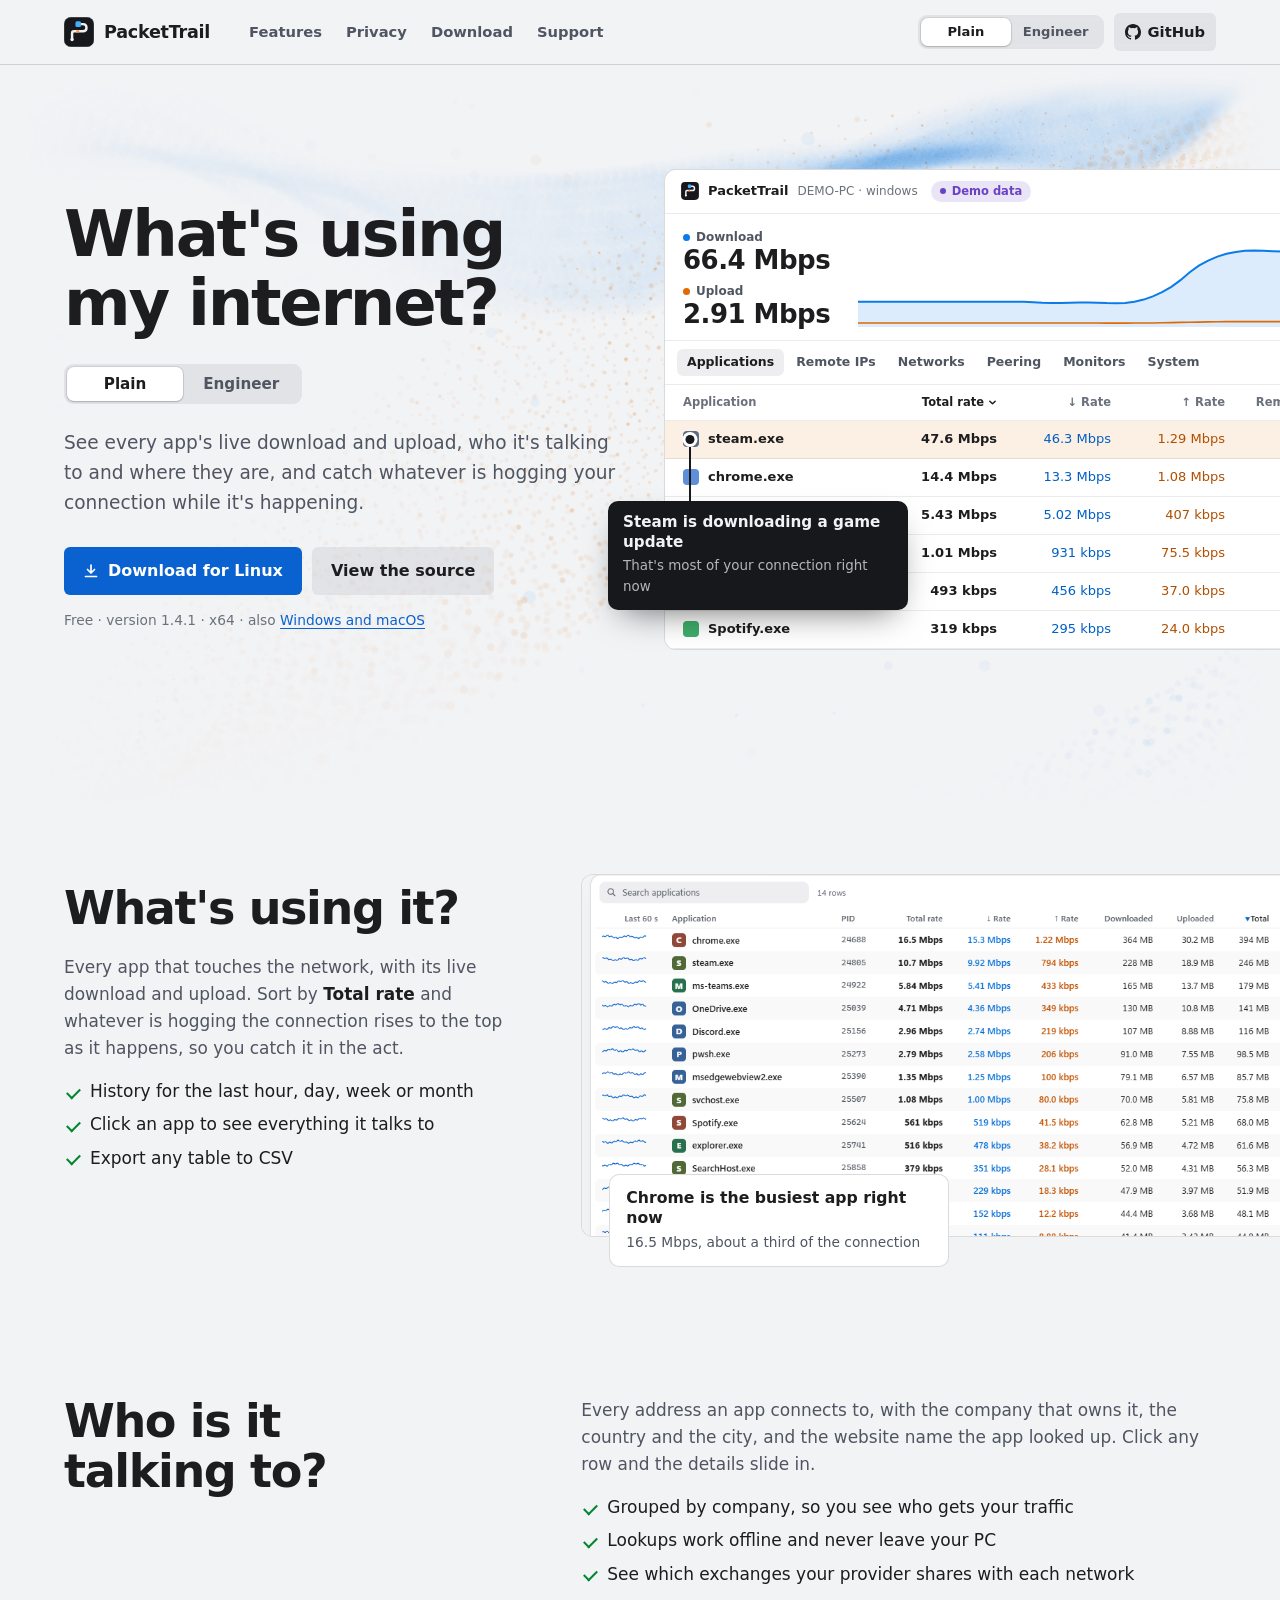
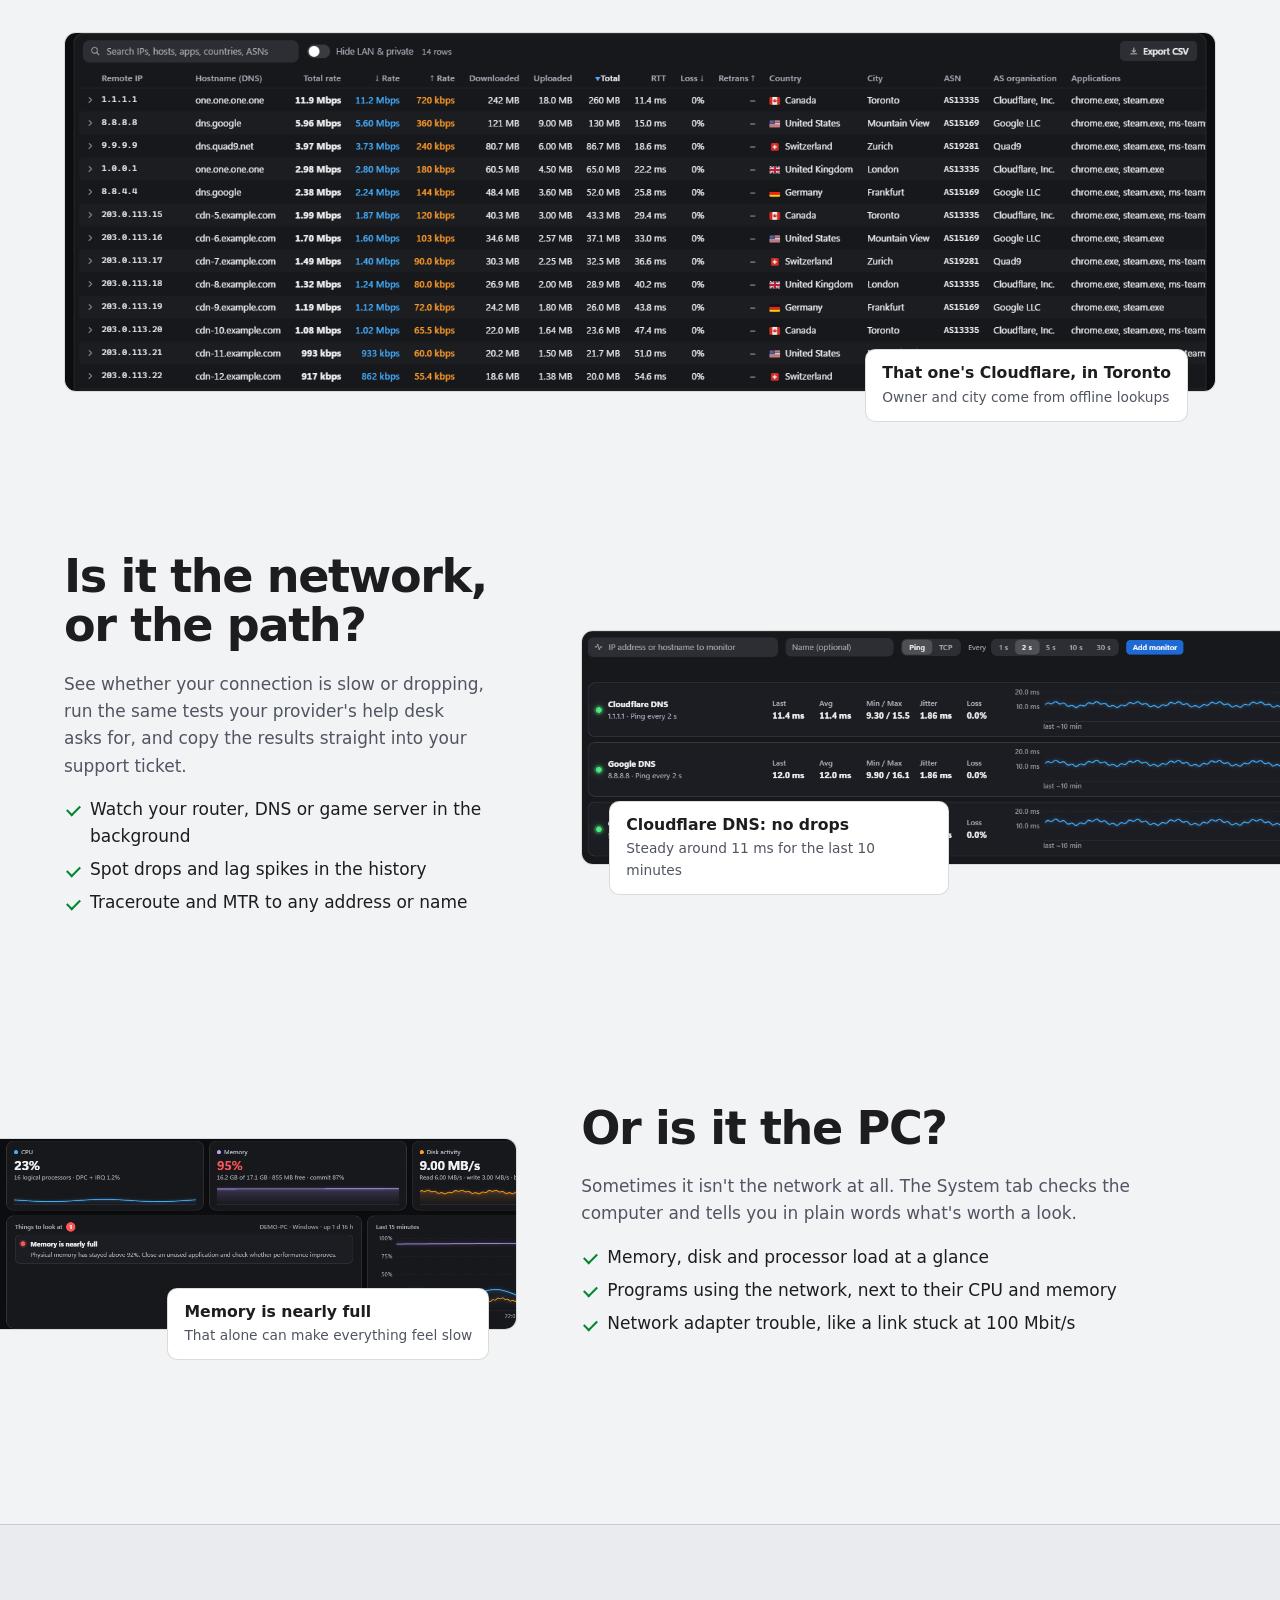
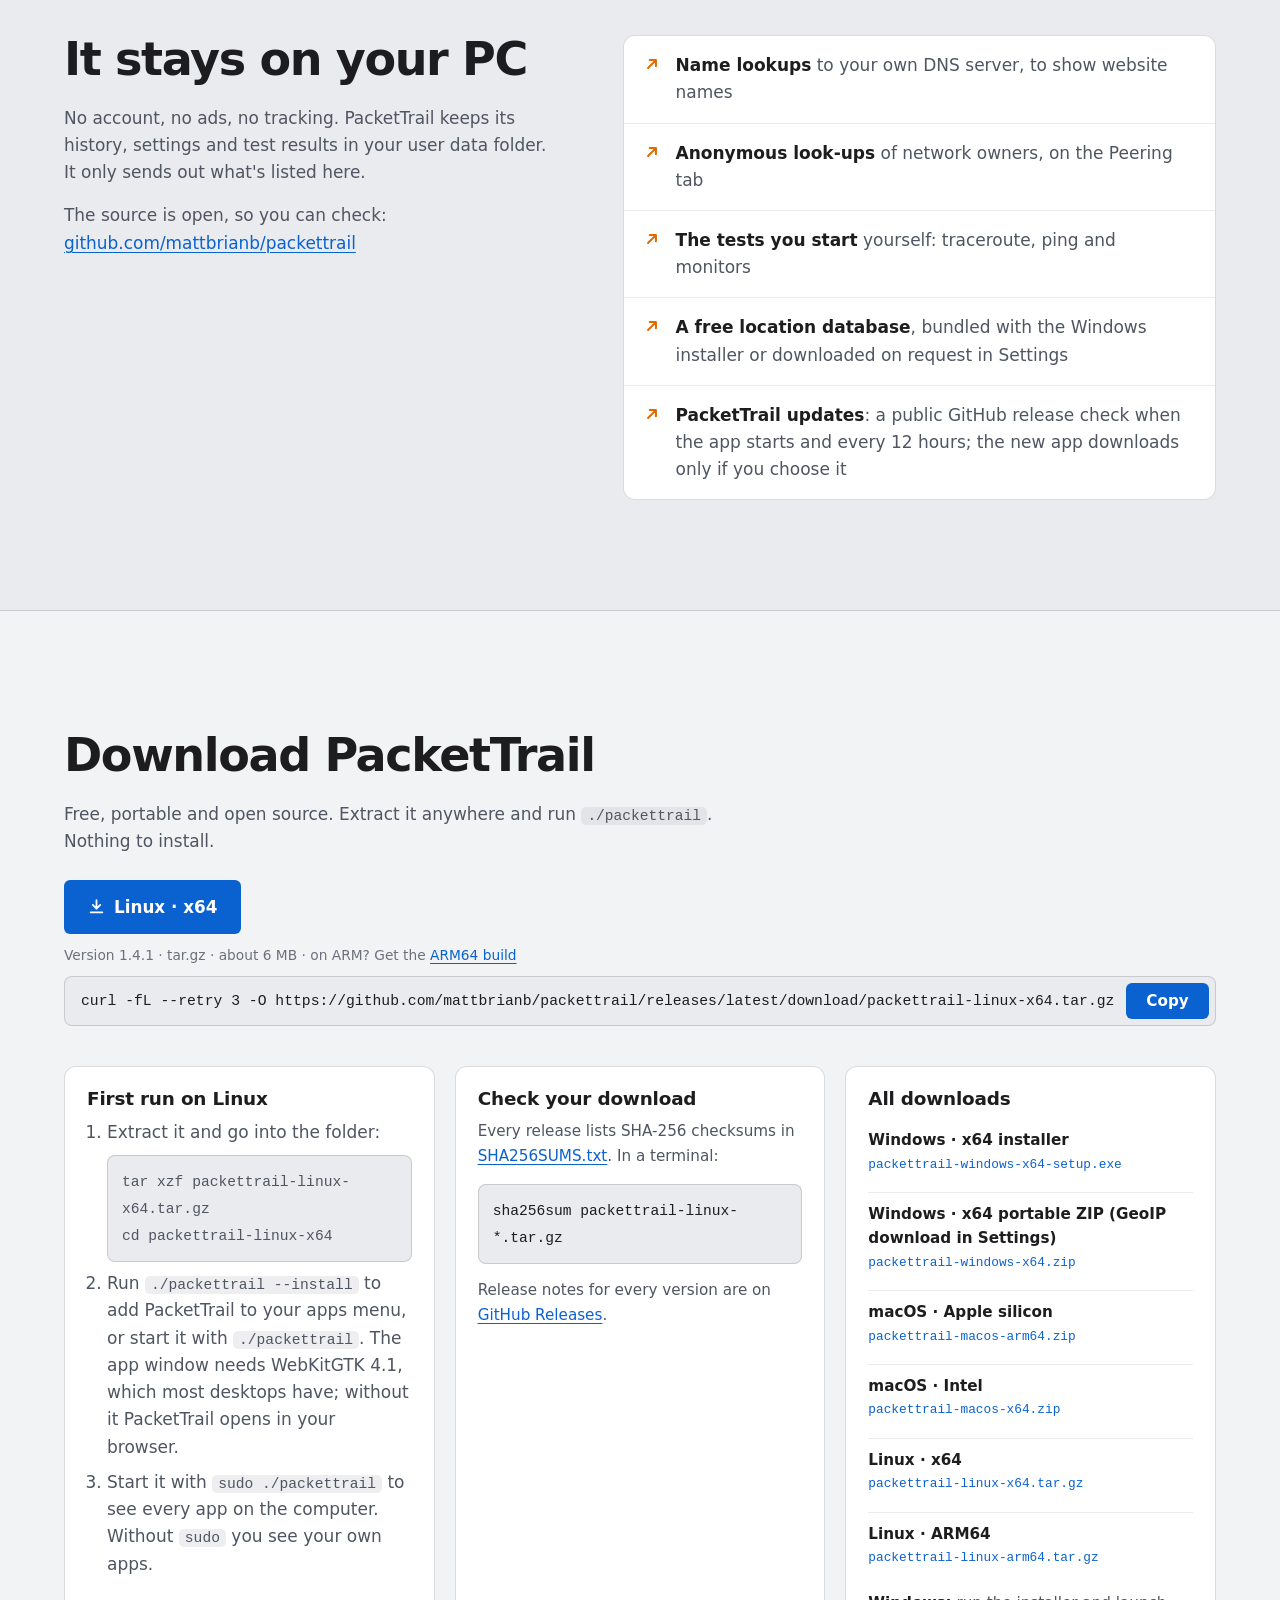
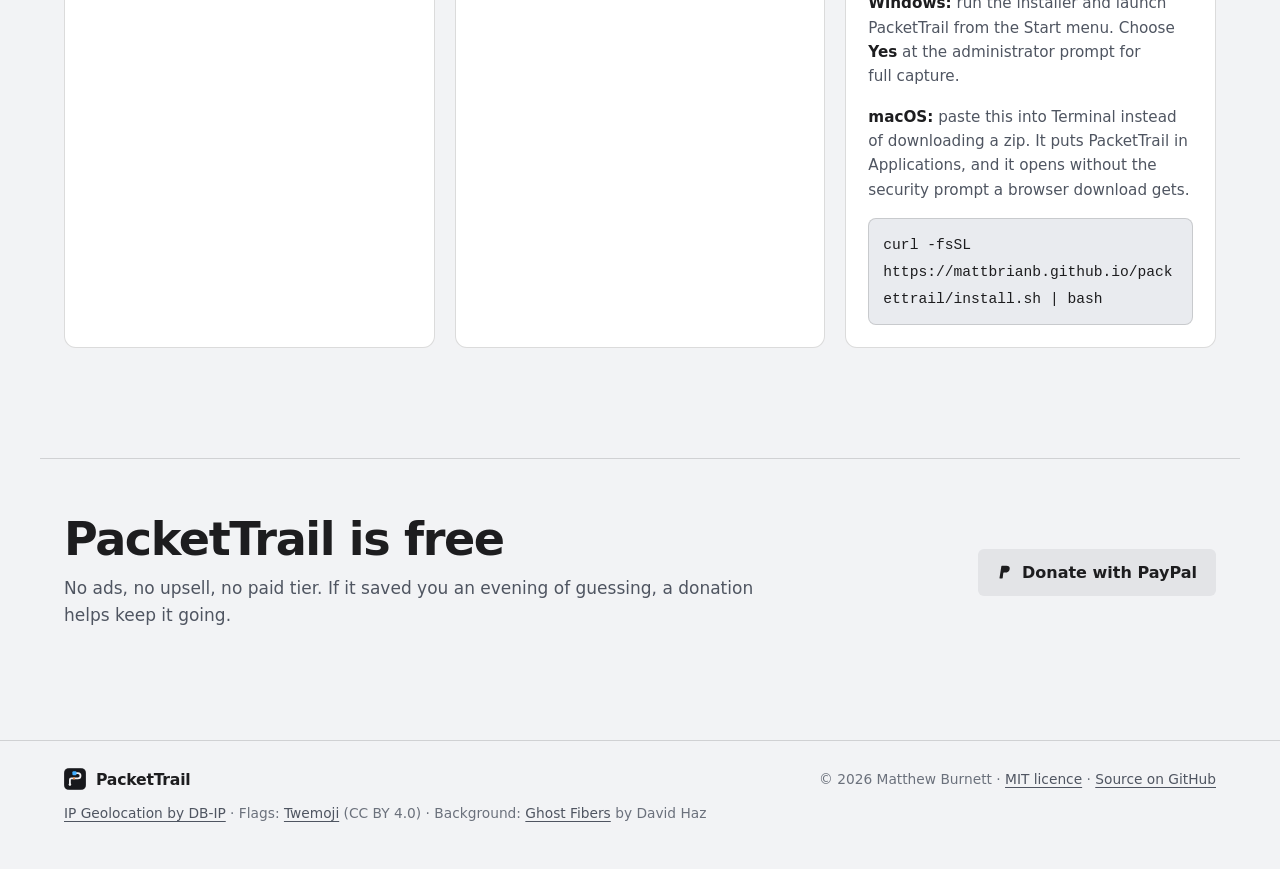
==== commit 8748f59e: "Keep CLI downloads to a single curl command" ====
--- a/docs/index.html
+++ b/docs/index.html
@@ -286,10 +286,10 @@
           </a>
           <span class="fine">Version 1.4.1 · installer · includes offline GeoIP data</span>
           <div class="cmd">
-            <code id="win-curl">curl.exe -fL --retry 3 -o "$HOME\Downloads\packettrail-windows-x64-setup.exe" https://github.com/mattbrianb/packettrail/releases/latest/download/packettrail-windows-x64-setup.exe</code>
+            <code id="win-curl">curl.exe -fL --retry 3 -O https://github.com/mattbrianb/packettrail/releases/latest/download/packettrail-windows-x64-setup.exe</code>
             <button type="button" class="btn primary" data-copy="win-curl" aria-live="polite">Copy</button>
           </div>
-          <span class="fine">PowerShell command saves the installer to Downloads. Check its SHA-256 below before running it. Security software and device policy may still block the file.</span>
+          <span class="fine">PowerShell command for a direct download. Check its SHA-256 below before running it. Security software and device policy may still block the file.</span>
         </div>
         <div class="dl-main" data-for="macos">
           <div class="cmd">
@@ -310,8 +310,8 @@
           </a>
           <span class="fine" data-arch-for="x64">Version 1.4.1 · tar.gz · about 6 MB · on ARM? Get the <a href="https://github.com/mattbrianb/packettrail/releases/latest/download/packettrail-linux-arm64.tar.gz">ARM64 build</a></span>
           <span class="fine" data-arch-for="arm64">Version 1.4.1 · tar.gz · about 5.5 MB · on Intel or AMD? Get the <a href="https://github.com/mattbrianb/packettrail/releases/latest/download/packettrail-linux-x64.tar.gz">x64 build</a></span>
-          <div class="cmd" data-arch-for="x64"><code id="linux-x64-curl">curl -fL --retry 3 -o "$HOME/Downloads/packettrail-linux-x64.tar.gz" https://github.com/mattbrianb/packettrail/releases/latest/download/packettrail-linux-x64.tar.gz</code><button type="button" class="btn primary" data-copy="linux-x64-curl" aria-live="polite">Copy</button></div>
-          <div class="cmd" data-arch-for="arm64"><code id="linux-arm64-curl">curl -fL --retry 3 -o "$HOME/Downloads/packettrail-linux-arm64.tar.gz" https://github.com/mattbrianb/packettrail/releases/latest/download/packettrail-linux-arm64.tar.gz</code><button type="button" class="btn primary" data-copy="linux-arm64-curl" aria-live="polite">Copy</button></div>
+          <div class="cmd" data-arch-for="x64"><code id="linux-x64-curl">curl -fL --retry 3 -O https://github.com/mattbrianb/packettrail/releases/latest/download/packettrail-linux-x64.tar.gz</code><button type="button" class="btn primary" data-copy="linux-x64-curl" aria-live="polite">Copy</button></div>
+          <div class="cmd" data-arch-for="arm64"><code id="linux-arm64-curl">curl -fL --retry 3 -O https://github.com/mattbrianb/packettrail/releases/latest/download/packettrail-linux-arm64.tar.gz</code><button type="button" class="btn primary" data-copy="linux-arm64-curl" aria-live="polite">Copy</button></div>
         </div>
       </div>
 
@@ -329,9 +329,9 @@
           <h3>First run on Linux</h3>
           <ol>
             <li>Extract it and go into the folder:
-              <pre data-arch-for="x64"><code>tar xzf "$HOME/Downloads/packettrail-linux-x64.tar.gz"
+              <pre data-arch-for="x64"><code>tar xzf packettrail-linux-x64.tar.gz
 cd packettrail-linux-x64</code></pre>
-              <pre data-arch-for="arm64"><code>tar xzf "$HOME/Downloads/packettrail-linux-arm64.tar.gz"
+              <pre data-arch-for="arm64"><code>tar xzf packettrail-linux-arm64.tar.gz
 cd packettrail-linux-arm64</code></pre>
             </li>
             <li>Run <code>./packettrail --install</code> to add PacketTrail to your apps menu, or start it with <code>./packettrail</code>. The app window needs WebKitGTK 4.1, which most desktops have; without it PacketTrail opens in your browser.</li>
@@ -356,9 +356,9 @@
           <h3>Check your download</h3>
           <p>Every release lists SHA-256 checksums in <a href="https://github.com/mattbrianb/packettrail/releases/latest/download/SHA256SUMS.txt">SHA256SUMS.txt</a>. <span data-for="windows">In PowerShell:</span><span data-for="macos">The Terminal command checks it for you. For a zip:</span><span data-for="linux">In a terminal:</span></p>
           <pre data-for="windows"><code>curl.exe -fL -o SHA256SUMS.txt https://github.com/mattbrianb/packettrail/releases/latest/download/SHA256SUMS.txt
-Get-FileHash "$HOME\Downloads\packettrail-windows-x64-setup.exe" -Algorithm SHA256</code></pre>
+Get-FileHash .\packettrail-windows-x64-setup.exe -Algorithm SHA256</code></pre>
           <pre data-for="macos"><code>shasum -a 256 packettrail-macos-*.zip</code></pre>
-          <pre data-for="linux"><code>sha256sum "$HOME"/Downloads/packettrail-linux-*.tar.gz</code></pre>
+          <pre data-for="linux"><code>sha256sum packettrail-linux-*.tar.gz</code></pre>
           <p class="fine">Release notes for every version are on <a href="https://github.com/mattbrianb/packettrail/releases">GitHub Releases</a>.</p>
         </div>
         <div class="panel platforms">
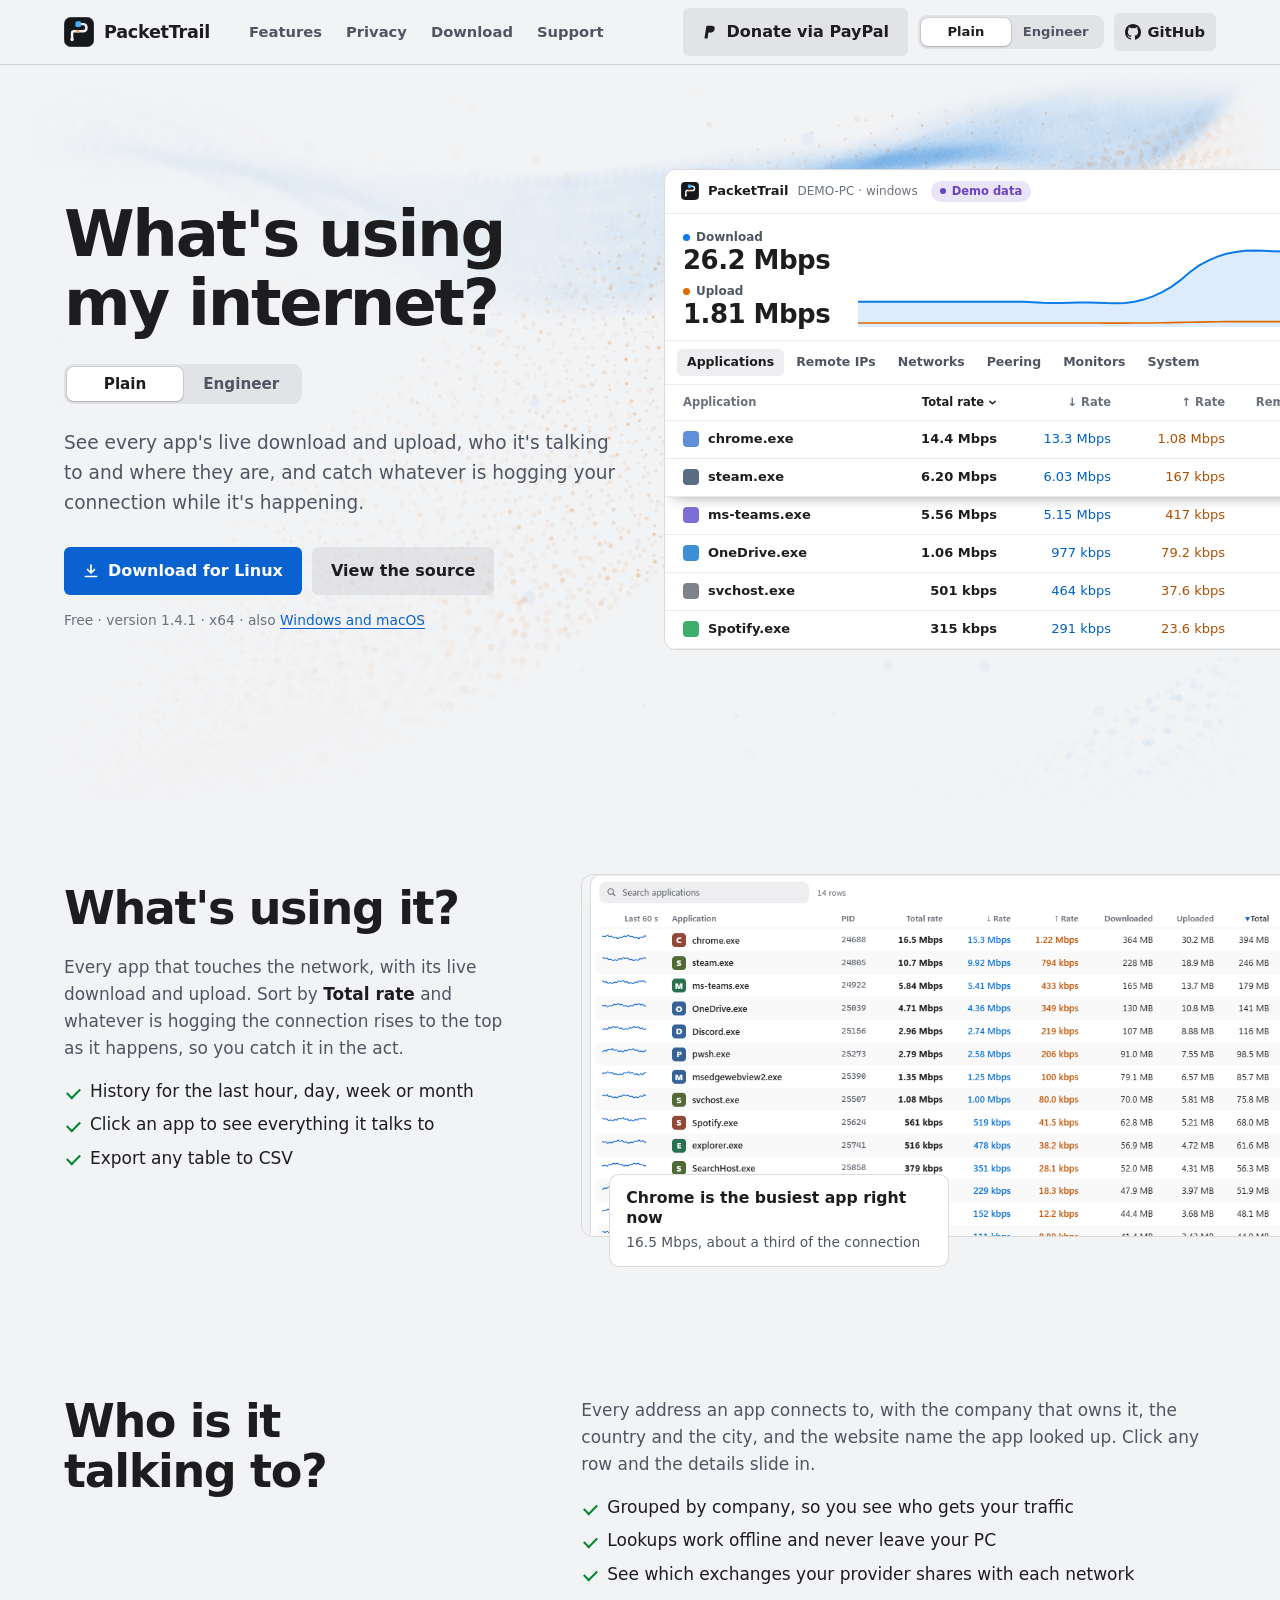
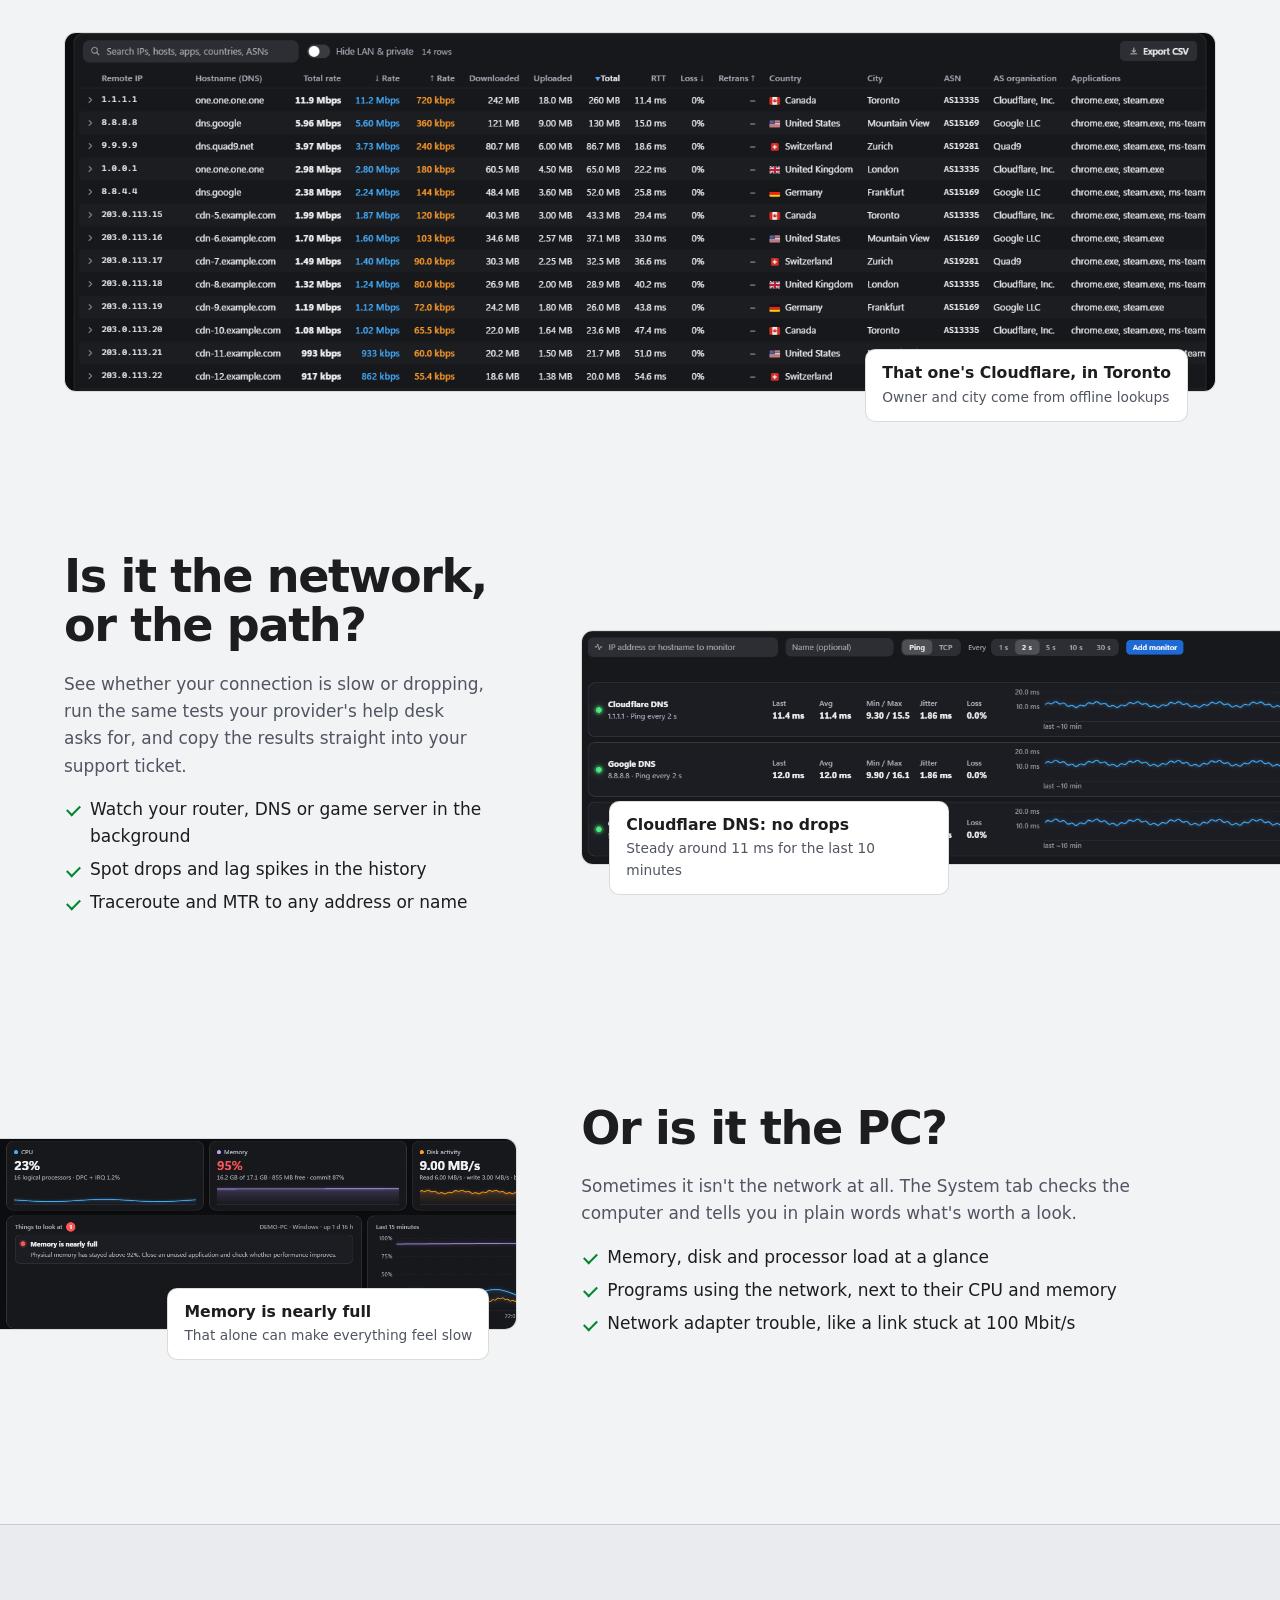
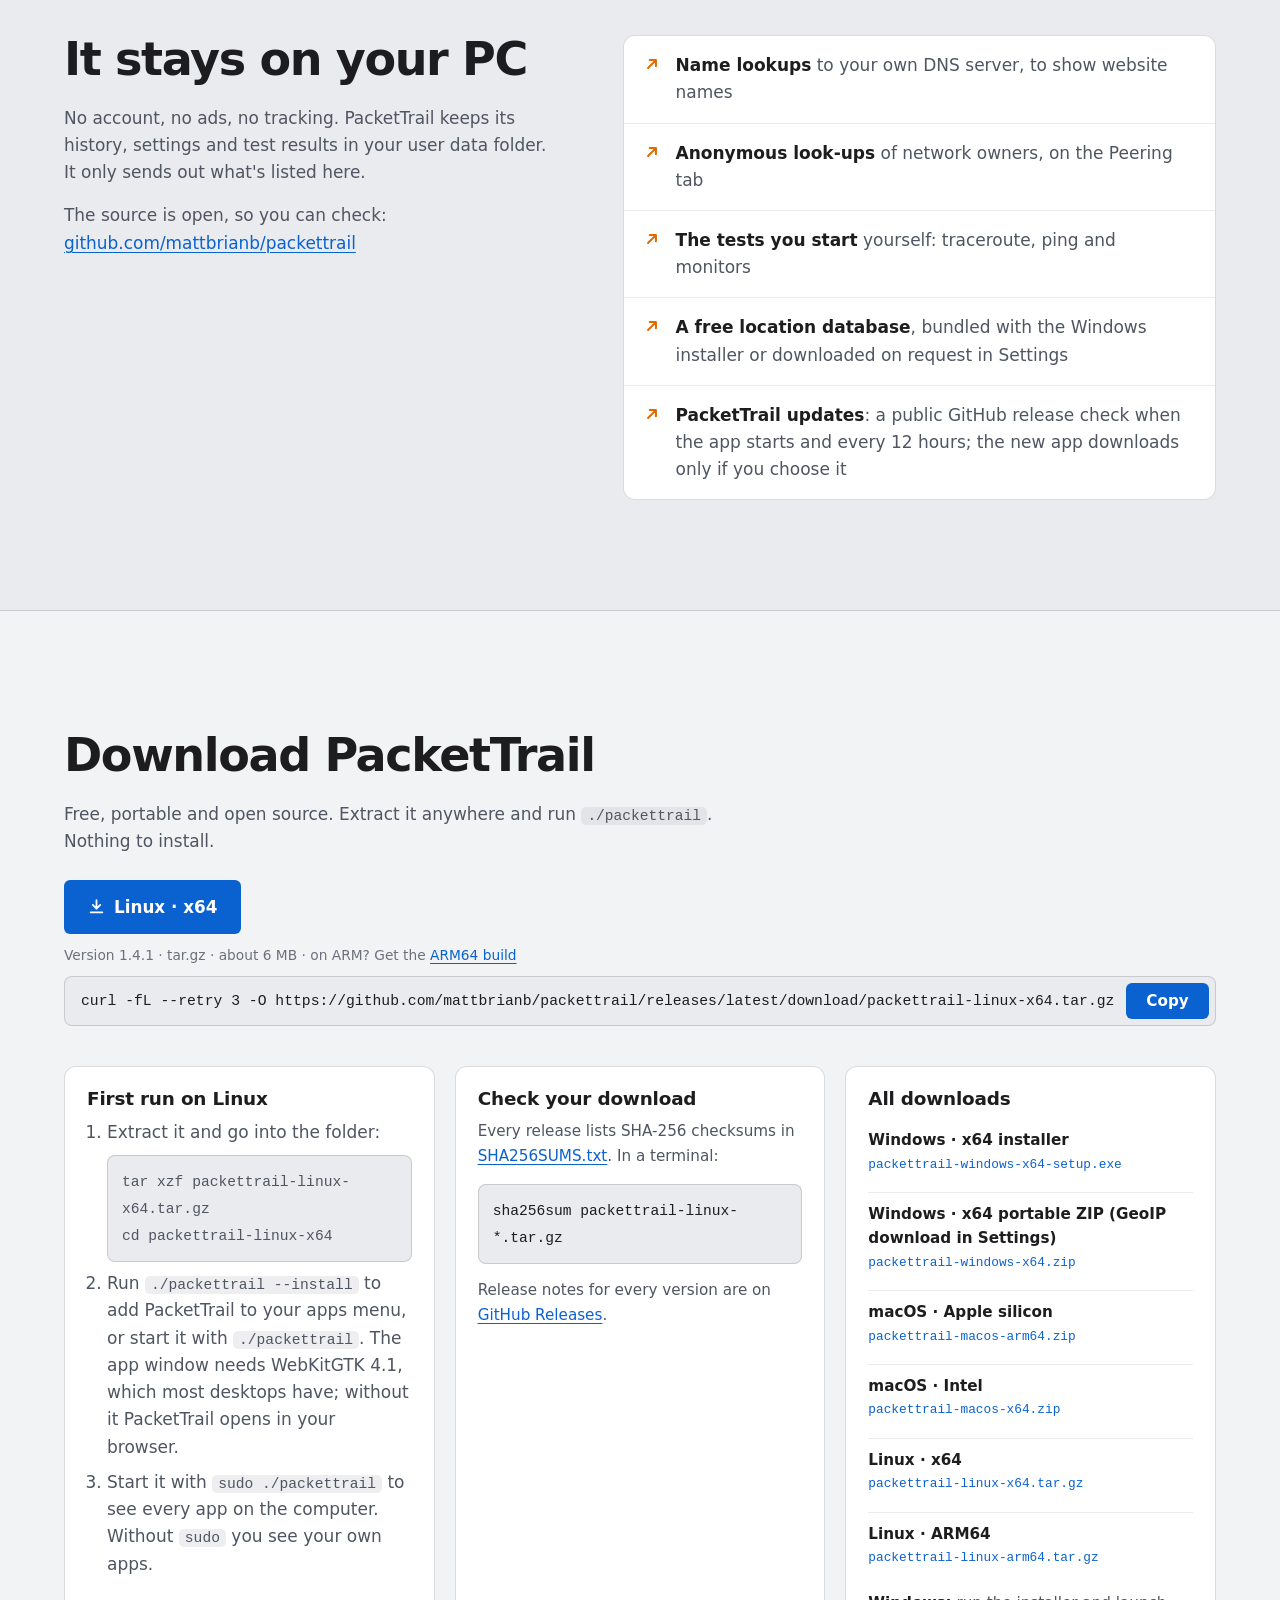
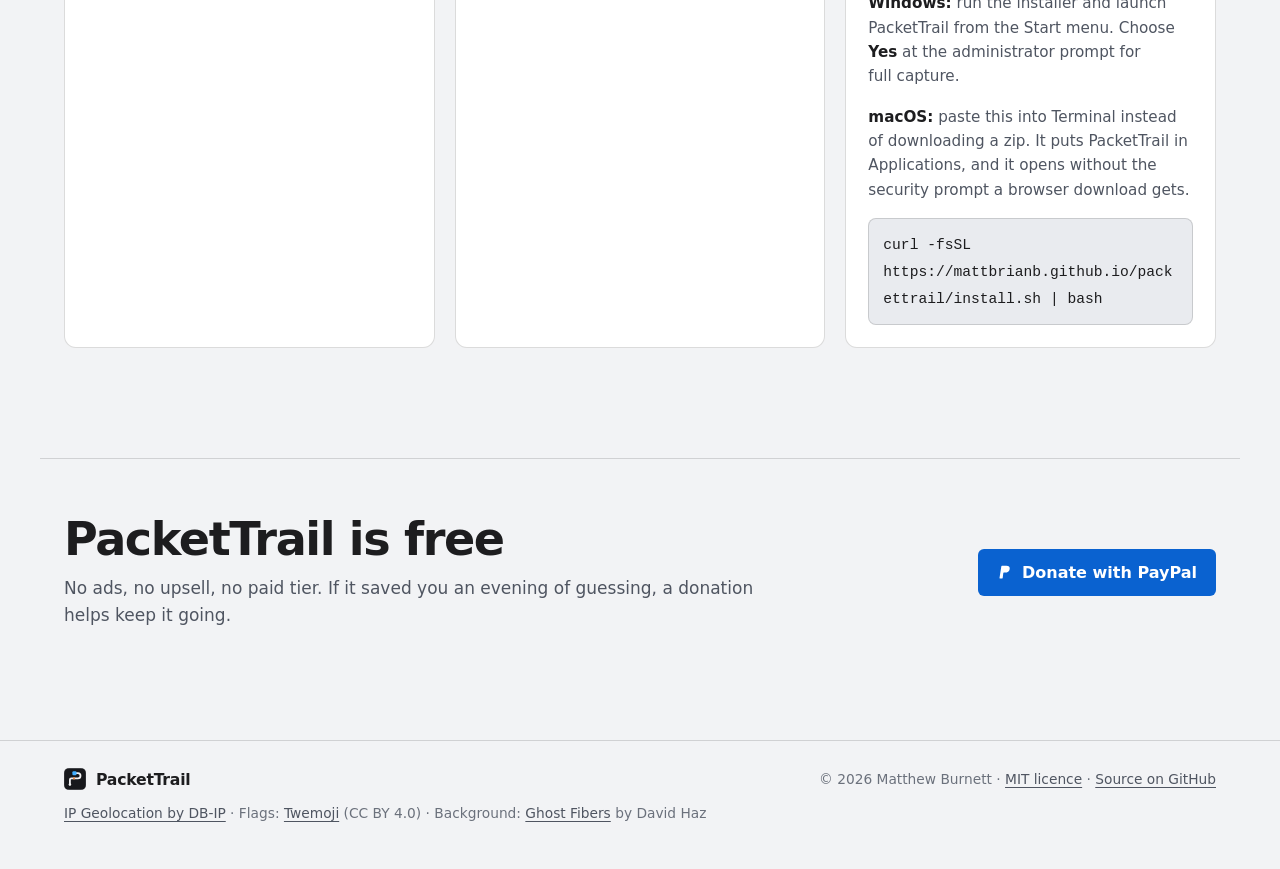
==== commit ba292acd: "Make donation action visible in site header" ====
--- a/docs/index.html
+++ b/docs/index.html
@@ -36,6 +36,10 @@
       <a href="#support">Support</a>
     </nav>
     <div class="top-end">
+      <a class="btn donate-header" data-donate="paypal" href="" aria-label="Donate to Matthew Burnett via PayPal" target="_blank" rel="noopener noreferrer" hidden>
+        <svg viewBox="0 0 16 16" width="16" height="16" aria-hidden="true"><path fill="currentColor" d="M5.2 14.5H2.9a.4.4 0 0 1-.4-.46L4.3 2.4A.7.7 0 0 1 5 1.8h4.4c2.3 0 3.6 1.2 3.3 3.2-.4 2.6-2.2 3.6-4.5 3.6H6.9a.6.6 0 0 0-.6.5l-.6 4.9a.6.6 0 0 1-.5.5Z"/></svg>
+        <span>Donate<span class="donate-via"> via PayPal</span></span>
+      </a>
       <div class="seg reg-switch compact" role="radiogroup" aria-label="Explain things">
         <button type="button" role="radio" data-set="plain">Plain</button>
         <button type="button" role="radio" data-set="eng">Engineer</button>
@@ -387,7 +391,7 @@
         <p>No ads, no upsell, no paid tier. If it saved you an evening of guessing, a donation helps keep it going.</p>
       </div>
       <div class="donate">
-        <a class="btn donate-btn" data-donate="paypal" href="" hidden>
+        <a class="btn primary donate-btn" data-donate="paypal" href="" target="_blank" rel="noopener noreferrer" hidden>
           <svg viewBox="0 0 16 16" width="16" height="16" aria-hidden="true"><path fill="currentColor" d="M5.2 14.5H2.9a.4.4 0 0 1-.4-.46L4.3 2.4A.7.7 0 0 1 5 1.8h4.4c2.3 0 3.6 1.2 3.3 3.2-.4 2.6-2.2 3.6-4.5 3.6H6.9a.6.6 0 0 0-.6.5l-.6 4.9a.6.6 0 0 1-.5.5Z"/></svg>
           Donate with PayPal
         </a>
@@ -412,8 +416,9 @@
   const DONATE = { paypal: 'https://paypal.me/matthewbrianburnett', kofi: '', sponsors: '' };
   let any = false;
   for (const [k, url] of Object.entries(DONATE)) {
-    const a = document.querySelector(`[data-donate="${k}"]`);
-    if (a && url) { a.href = url; a.hidden = false; any = true; }
+    for (const a of document.querySelectorAll(`[data-donate="${k}"]`)) {
+      if (url) { a.href = url; a.hidden = false; any = true; }
+    }
   }
   document.querySelector('[data-donate-section]').hidden = !any;
   document.querySelectorAll('a[href="#support"]').forEach(a => { a.hidden = !any; });
--- a/docs/site.css
+++ b/docs/site.css
@@ -83,6 +83,8 @@
 .links a, .gh { color: var(--text-2); text-decoration: none; font-size: 0.92rem; font-weight: 550; padding: 7px 11px; border-radius: 6px; transition: color 120ms ease, background-color 120ms ease; }
 .top-end { margin-left: auto; display: flex; align-items: center; gap: 10px; }
 .gh { display: inline-flex; align-items: center; gap: 7px; color: var(--text); background: var(--fill); }
+.donate-header { padding: 8px 13px; background: var(--fill); font-size: 0.92rem; white-space: nowrap; }
+.donate-header svg { flex: none; }
 @media (hover: hover) and (pointer: fine) {
   .links a:hover { color: var(--text); background: var(--fill); }
   .gh:hover { background: var(--fill-strong); }
@@ -95,6 +97,7 @@
 .btn.big { padding: 14px 24px; font-size: 1.05rem; }
 .btn:active { transform: scale(0.97); }
 @media (hover: hover) and (pointer: fine) { .btn:hover { background: var(--fill-strong); } .btn.primary:hover { background: color-mix(in srgb, var(--accent-btn) 86%, #fff); } }
+@media (hover: hover) and (pointer: fine) { .donate-header:hover { background: var(--fill-strong); } }
 
 /* hero */
 .hero { position: relative; padding: 76px 0 120px; isolation: isolate; }
@@ -263,6 +266,7 @@
   :root { --gutter: 16px; }
   body { font-size: 16px; }
   .top-in { gap: 10px; }
+  .top-end .reg-switch, .top-end .gh, .donate-via { display: none; }
   .gh span { display: none; }
   .hero-copy h1 { max-width: none; }
   .hero { padding-bottom: 32px; }
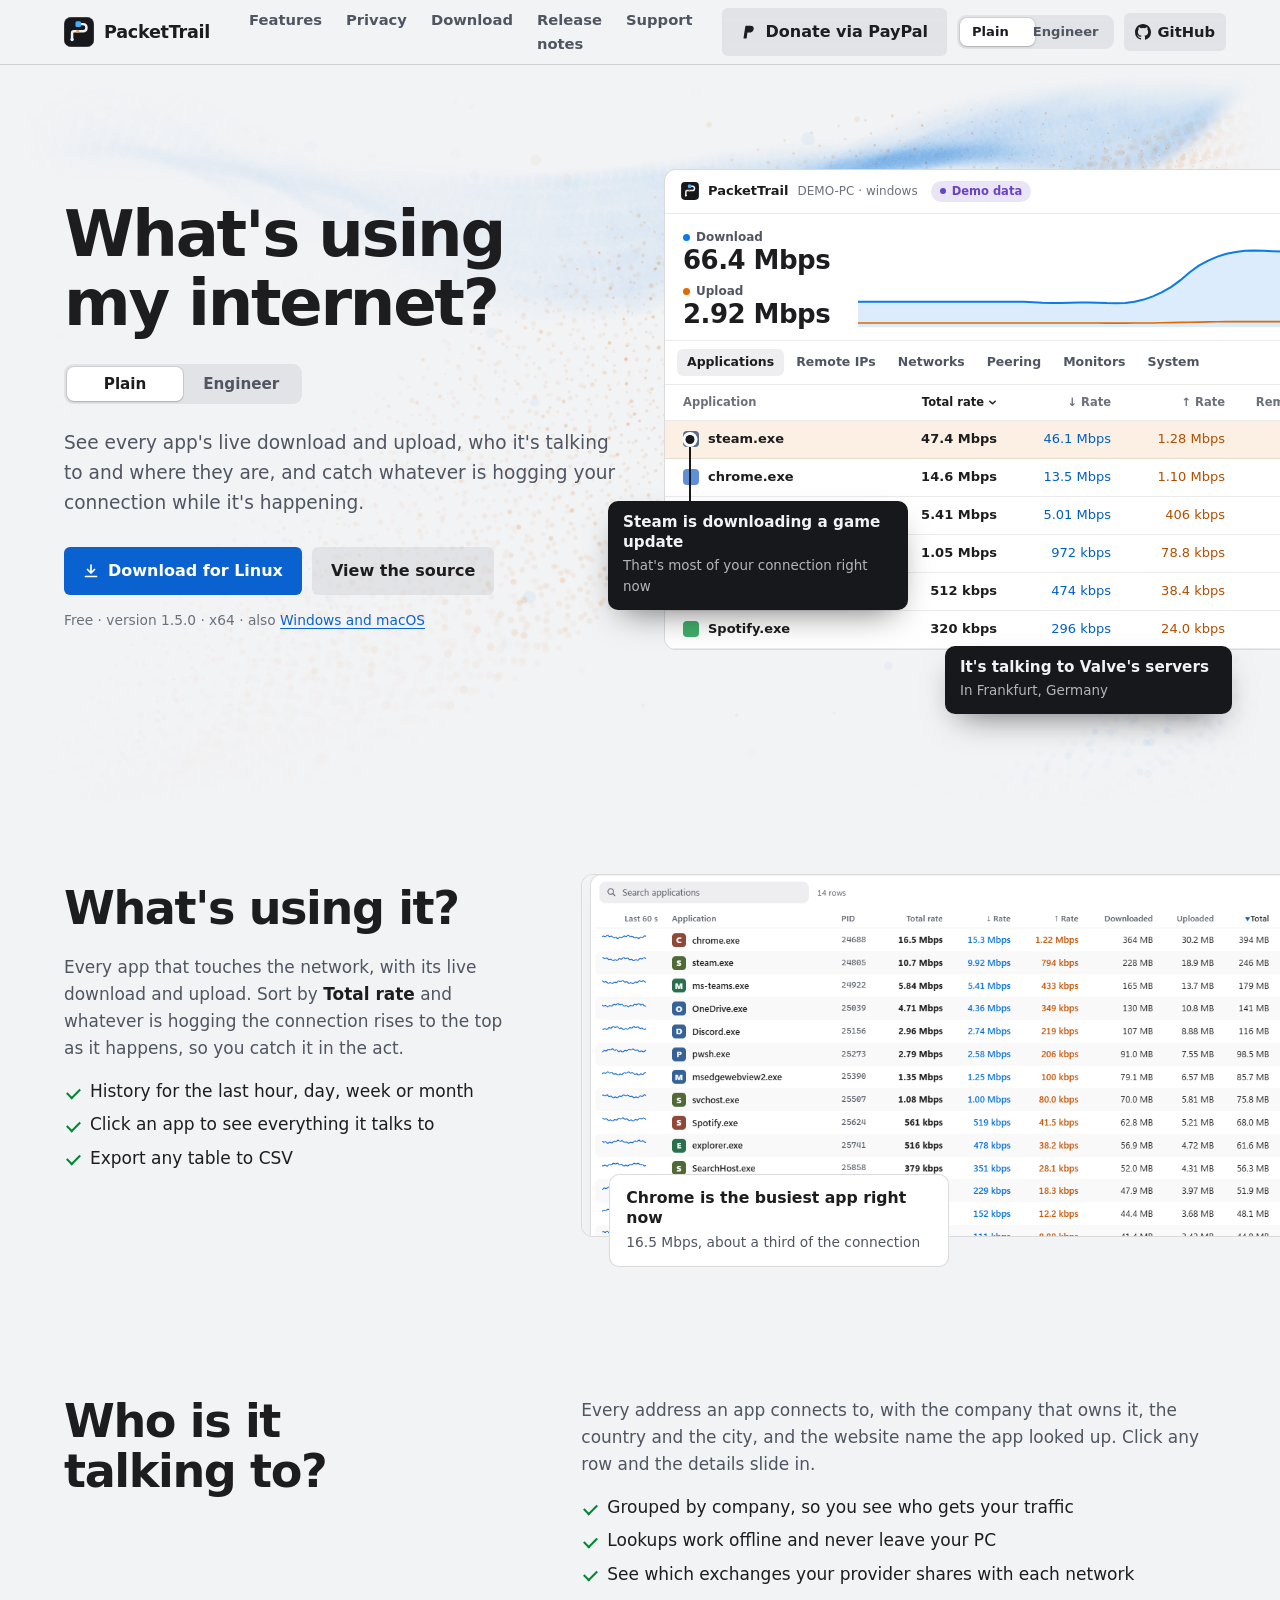
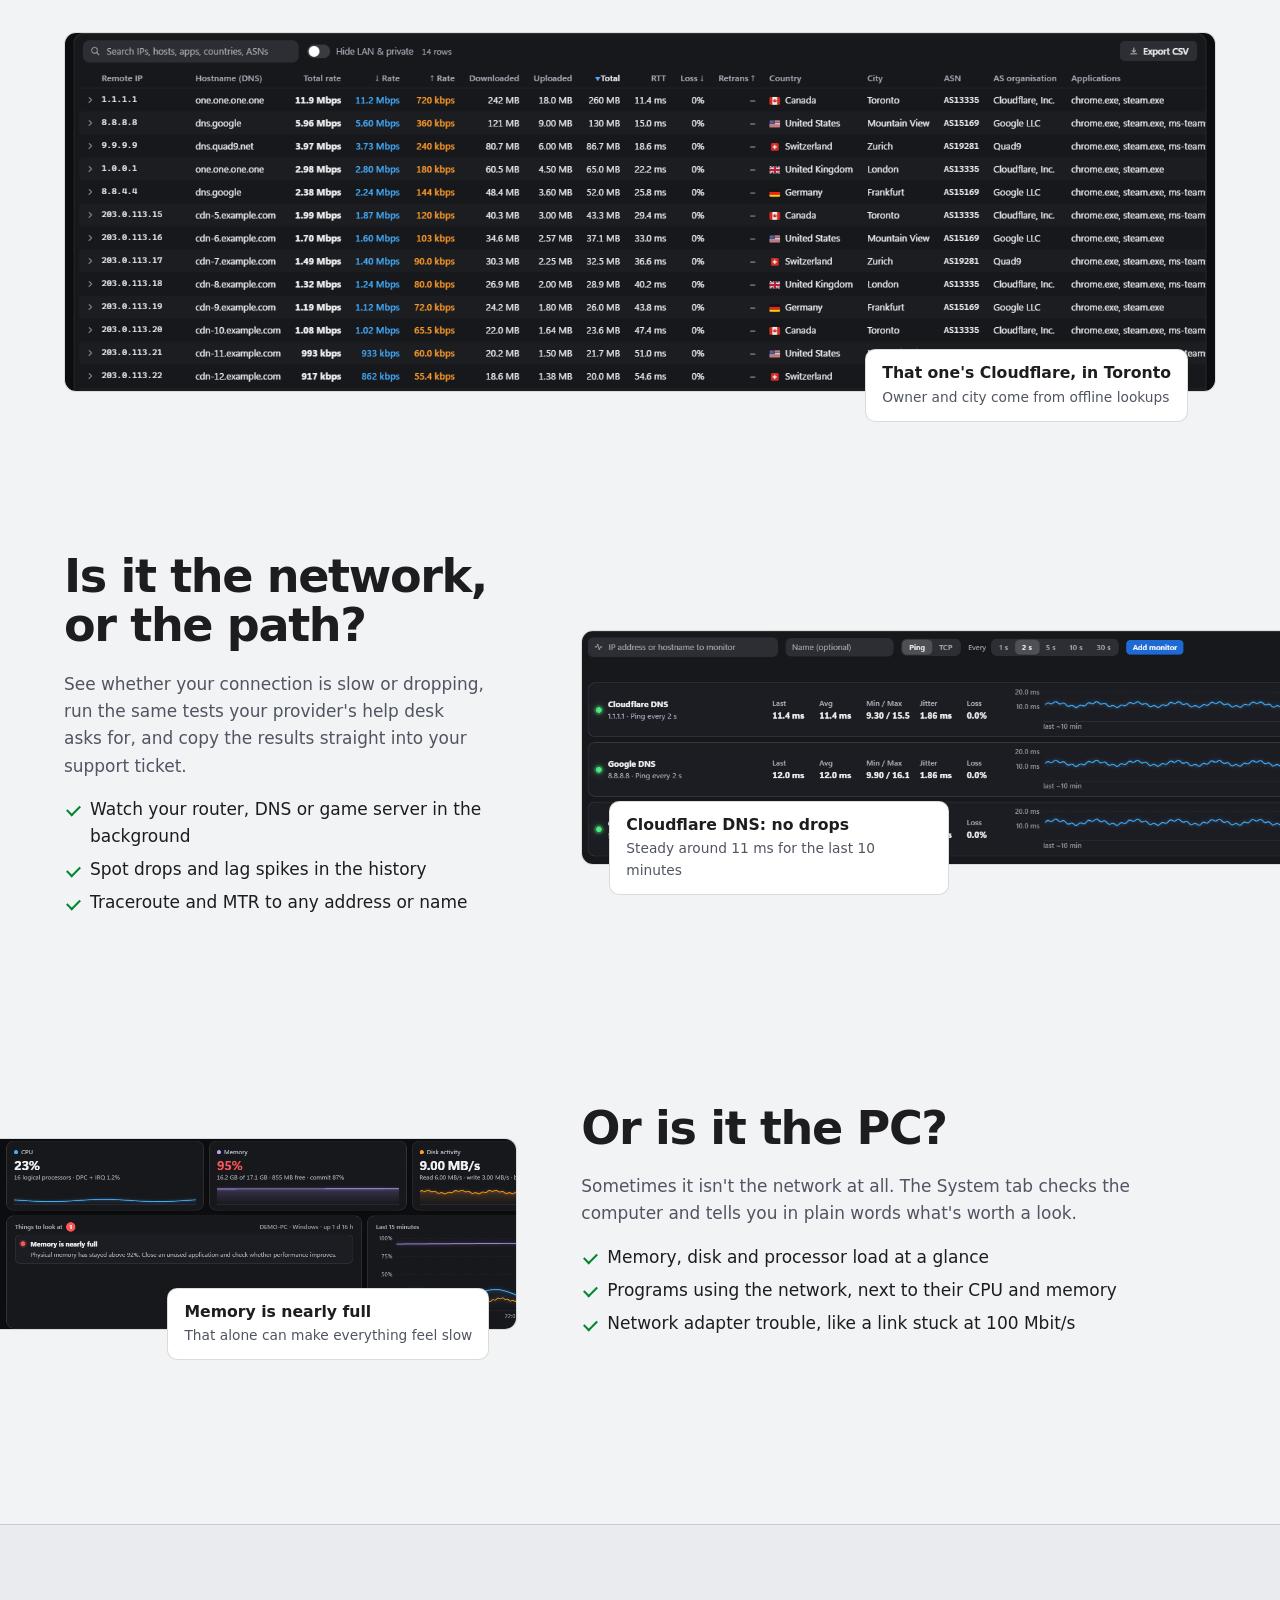
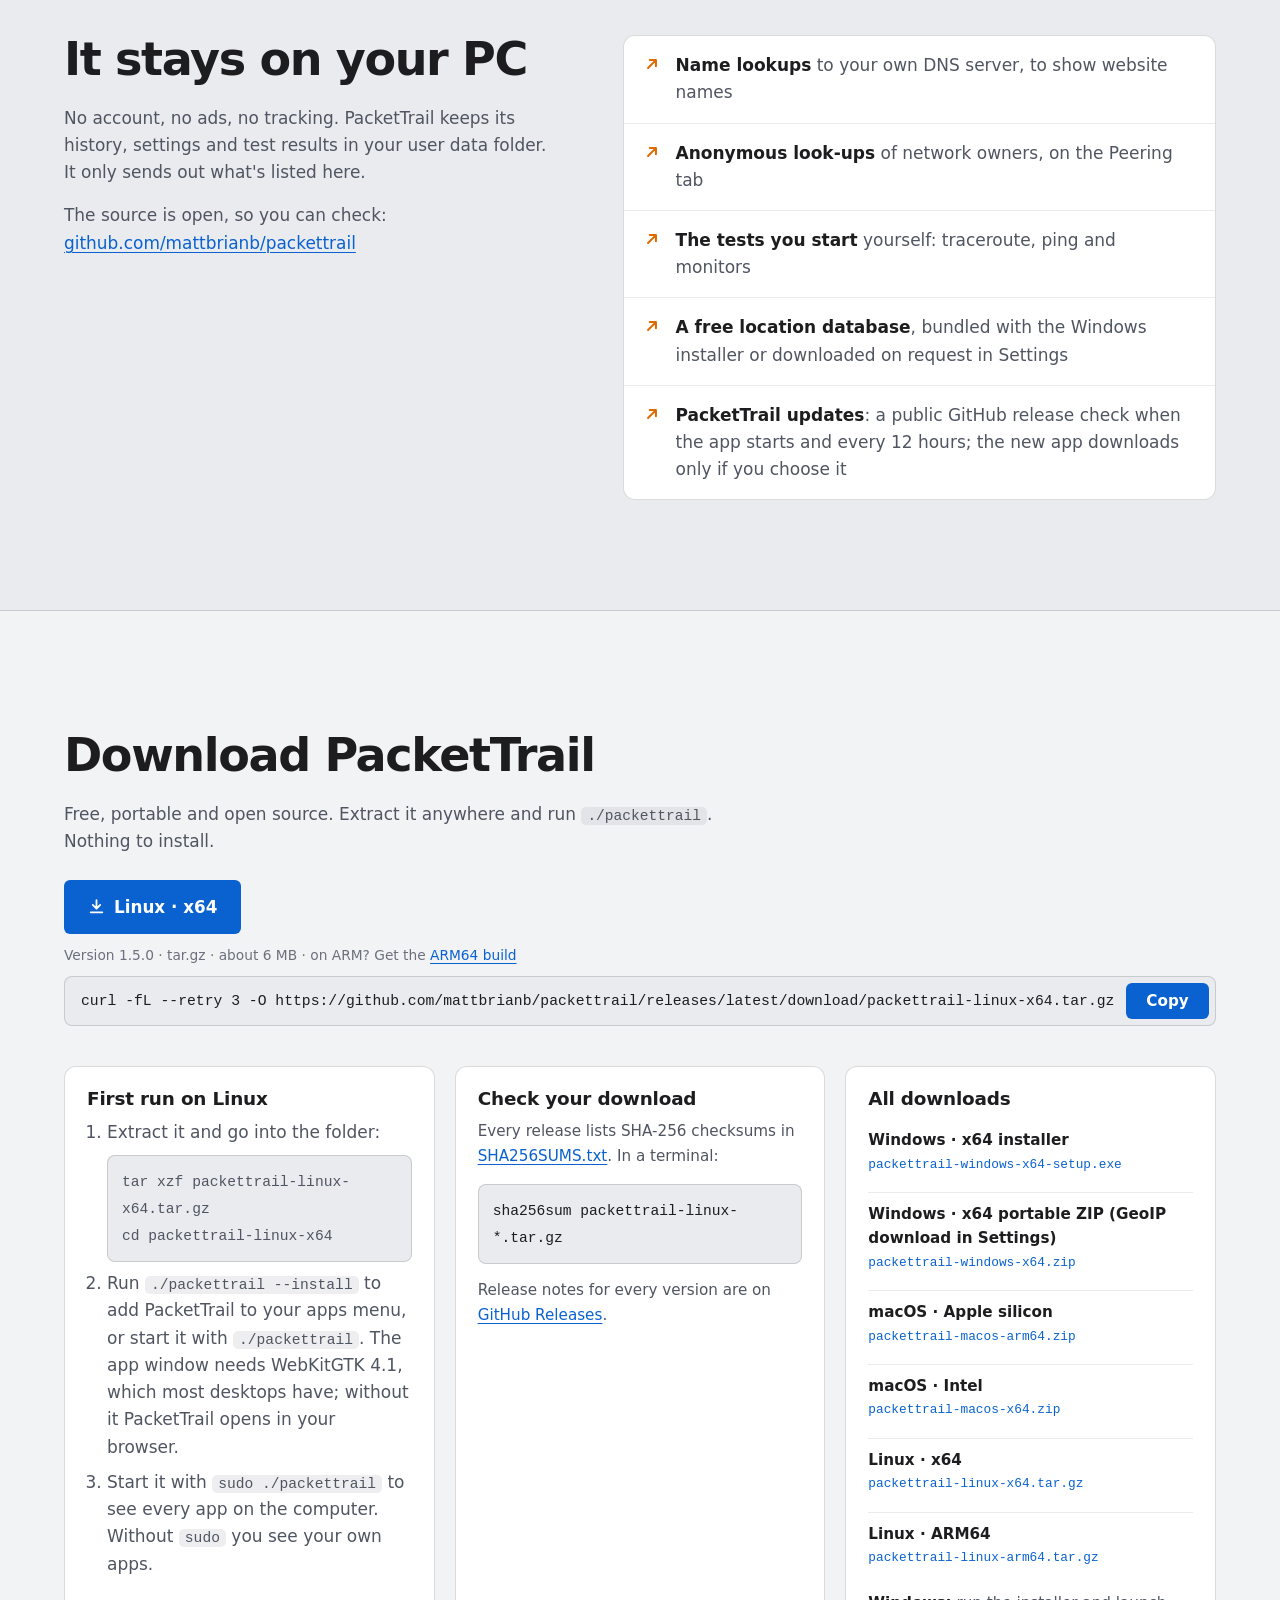
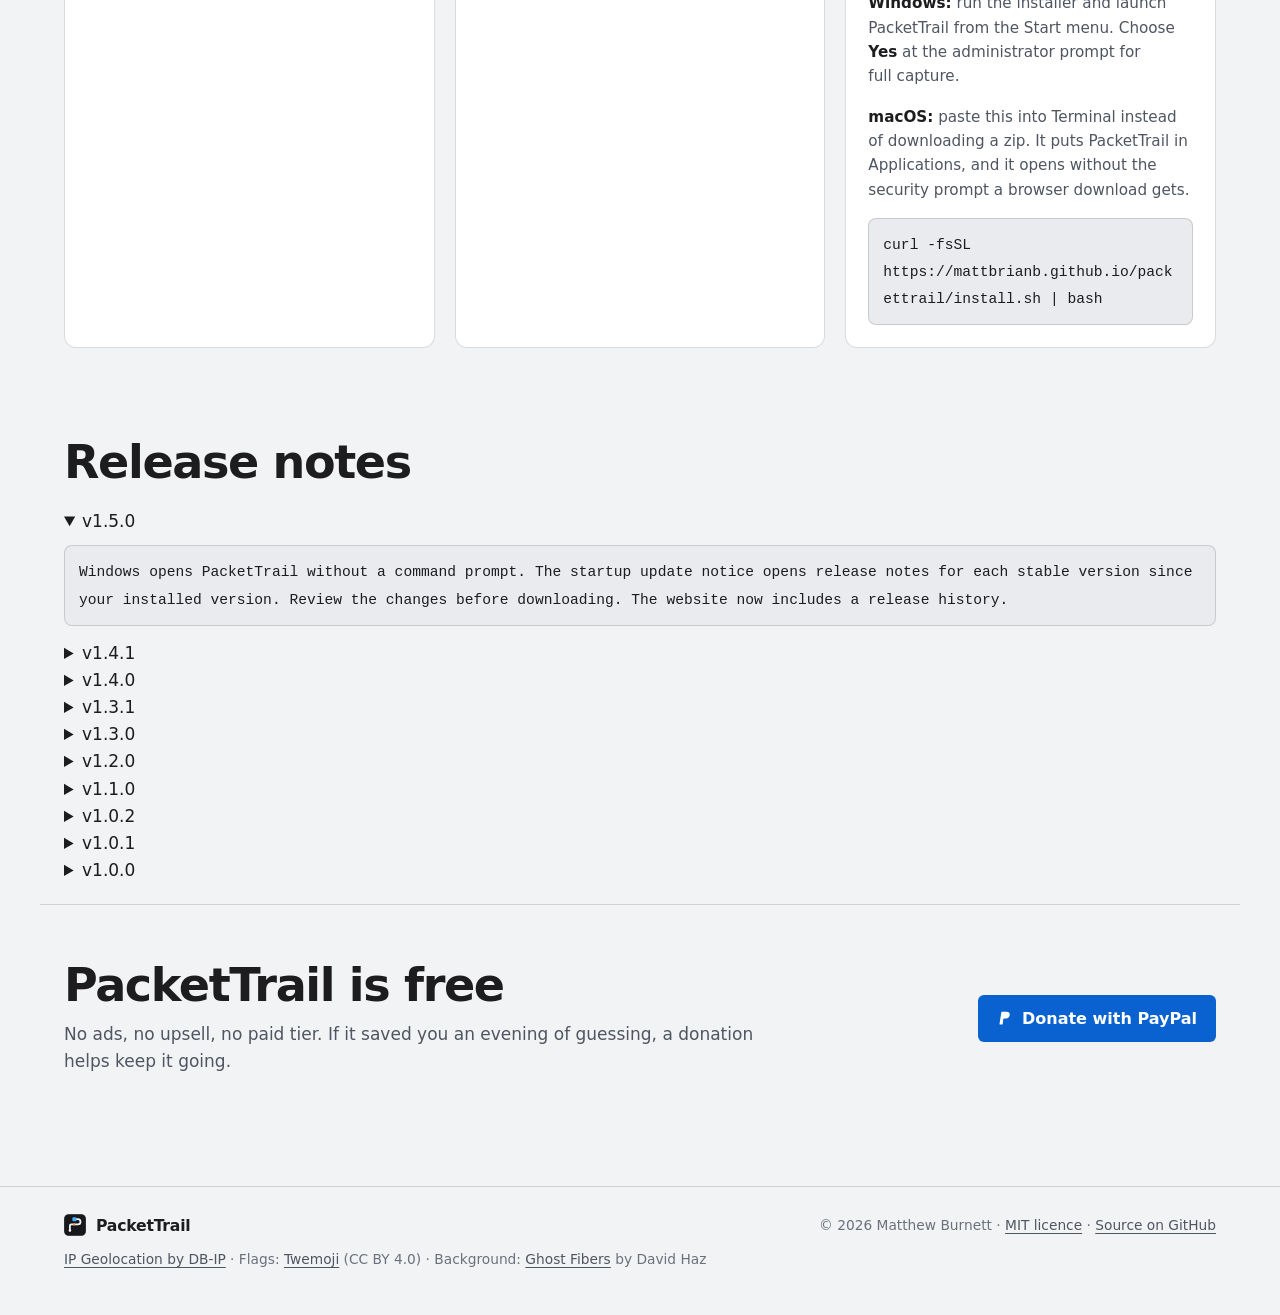
==== commit 00d5355f: "Launch Windows without a console and show versioned release notes" ====
--- a/docs/index.html
+++ b/docs/index.html
@@ -33,6 +33,7 @@
       <a href="#what">Features</a>
       <a href="#privacy">Privacy</a>
       <a href="#download">Download</a>
+      <a href="#release-notes">Release notes</a>
       <a href="#support">Support</a>
     </nav>
     <div class="top-end">
@@ -89,9 +90,9 @@
           </a>
           <a class="btn" href="https://github.com/mattbrianb/packettrail">View the source</a>
         </div>
-        <p class="fine" data-for="windows">Free · version 1.4.1 · Windows 10 and 11, 64-bit · also <a href="#download">macOS and Linux</a></p>
-        <p class="fine" data-for="macos">Free · version 1.4.1 · Apple silicon and Intel · also <a href="#download">Windows and Linux</a></p>
-        <p class="fine" data-for="linux"><span data-arch-for="x64">Free · version 1.4.1 · x64</span><span data-arch-for="arm64">Free · version 1.4.1 · ARM64</span> · also <a href="#download">Windows and macOS</a></p>
+        <p class="fine" data-for="windows">Free · version 1.5.0 · Windows 10 and 11, 64-bit · also <a href="#download">macOS and Linux</a></p>
+        <p class="fine" data-for="macos">Free · version 1.5.0 · Apple silicon and Intel · also <a href="#download">Windows and Linux</a></p>
+        <p class="fine" data-for="linux"><span data-arch-for="x64">Free · version 1.5.0 · x64</span><span data-arch-for="arm64">Free · version 1.5.0 · ARM64</span> · also <a href="#download">Windows and macOS</a></p>
       </div>
 
       <div class="stage" id="demo" role="img" aria-label="Demo of PacketTrail with demo data: steam.exe climbs to the top of the Applications table at about 48 Mbps, and PacketTrail shows it is talking to Valve's servers in Frankfurt.">
@@ -280,7 +281,7 @@
         <div>
           <h2>Download PacketTrail</h2>
           <p data-for="windows">Free and open source. The installer includes offline location and ASN databases. Your history and databases stay in your user folder when you update. Close PacketTrail before a manual reinstall; an update opened from the app closes it for you.</p>
-          <p data-for="macos">Free and open source. One line in Terminal puts PacketTrail in Applications and opens it, with no security prompt.</p>
+          <p data-for="macos">Free and open source. One line in Terminal puts PacketTrail in Applications and opens it, subject to your Mac’s security settings.</p>
           <p data-for="linux">Free, portable and open source. Extract it anywhere and run <code>./packettrail</code>. Nothing to install.</p>
         </div>
         <div class="dl-main" data-for="windows">
@@ -288,7 +289,7 @@
             <svg viewBox="0 0 16 16" width="17" height="17" aria-hidden="true"><path d="M8 2v8M4.5 6.5 8 10l3.5-3.5M2.5 13.5h11" fill="none" stroke="currentColor" stroke-width="1.7" stroke-linecap="round" stroke-linejoin="round"/></svg>
             Windows 10 / 11 · 64-bit
           </a>
-          <span class="fine">Version 1.4.1 · installer · includes offline GeoIP data</span>
+          <span class="fine">Version 1.5.0 · installer · includes offline GeoIP data</span>
           <div class="cmd">
             <code id="win-curl">curl.exe -fL --retry 3 -O https://github.com/mattbrianb/packettrail/releases/latest/download/packettrail-windows-x64-setup.exe</code>
             <button type="button" class="btn primary" data-copy="win-curl" aria-live="polite">Copy</button>
@@ -300,7 +301,7 @@
             <code id="mac-cmd">curl -fsSL https://mattbrianb.github.io/packettrail/install.sh | bash</code>
             <button type="button" class="btn primary" data-copy="mac-cmd" aria-live="polite">Copy</button>
           </div>
-          <span class="fine">Version 1.4.1 · paste into Terminal · or the zip for <a href="https://github.com/mattbrianb/packettrail/releases/latest/download/packettrail-macos-arm64.zip">Apple silicon</a> or <a href="https://github.com/mattbrianb/packettrail/releases/latest/download/packettrail-macos-x64.zip">Intel</a></span>
+          <span class="fine">Version 1.5.0 · paste into Terminal · or the zip for <a href="https://github.com/mattbrianb/packettrail/releases/latest/download/packettrail-macos-arm64.zip">Apple silicon</a> or <a href="https://github.com/mattbrianb/packettrail/releases/latest/download/packettrail-macos-x64.zip">Intel</a></span>
           <span class="fine">The installer prints where PacketTrail.app is installed. Its ZIP download is temporary and removed after installation.</span>
         </div>
         <div class="dl-main" data-for="linux">
@@ -312,8 +313,8 @@
             <svg viewBox="0 0 16 16" width="17" height="17" aria-hidden="true"><path d="M8 2v8M4.5 6.5 8 10l3.5-3.5M2.5 13.5h11" fill="none" stroke="currentColor" stroke-width="1.7" stroke-linecap="round" stroke-linejoin="round"/></svg>
             Linux · ARM64
           </a>
-          <span class="fine" data-arch-for="x64">Version 1.4.1 · tar.gz · about 6 MB · on ARM? Get the <a href="https://github.com/mattbrianb/packettrail/releases/latest/download/packettrail-linux-arm64.tar.gz">ARM64 build</a></span>
-          <span class="fine" data-arch-for="arm64">Version 1.4.1 · tar.gz · about 5.5 MB · on Intel or AMD? Get the <a href="https://github.com/mattbrianb/packettrail/releases/latest/download/packettrail-linux-x64.tar.gz">x64 build</a></span>
+          <span class="fine" data-arch-for="x64">Version 1.5.0 · tar.gz · about 6 MB · on ARM? Get the <a href="https://github.com/mattbrianb/packettrail/releases/latest/download/packettrail-linux-arm64.tar.gz">ARM64 build</a></span>
+          <span class="fine" data-arch-for="arm64">Version 1.5.0 · tar.gz · about 5.5 MB · on Intel or AMD? Get the <a href="https://github.com/mattbrianb/packettrail/releases/latest/download/packettrail-linux-x64.tar.gz">x64 build</a></span>
           <div class="cmd" data-arch-for="x64"><code id="linux-x64-curl">curl -fL --retry 3 -O https://github.com/mattbrianb/packettrail/releases/latest/download/packettrail-linux-x64.tar.gz</code><button type="button" class="btn primary" data-copy="linux-x64-curl" aria-live="polite">Copy</button></div>
           <div class="cmd" data-arch-for="arm64"><code id="linux-arm64-curl">curl -fL --retry 3 -O https://github.com/mattbrianb/packettrail/releases/latest/download/packettrail-linux-arm64.tar.gz</code><button type="button" class="btn primary" data-copy="linux-arm64-curl" aria-live="polite">Copy</button></div>
         </div>
@@ -384,6 +385,111 @@
     </div>
   </section>
 
+<section id="release-notes" class="wrap"><h2>Release notes</h2>
+<details open><summary>v1.5.0</summary><pre><code>Windows opens PacketTrail without a command prompt. The startup update notice opens release notes for each stable version since your installed version. Review the changes before downloading. The website now includes a release history.</code></pre></details>
+<details><summary>v1.4.1</summary><pre><code>## PacketTrail v1.4.1
+
+This release fixes the Windows reinstall problem reported with v1.4.0.
+
+- When you open a downloaded update inside PacketTrail, the app now stops capture, saves history, closes its local server and window, and releases the running-app marker before opening Setup. Setup can then replace the executable.
+- Setup now detects a running PacketTrail process and asks you to close it before replacing files. The download page and README explain how to handle a manual reinstall.
+- Your saved history, settings and existing GeoIP databases remain in the user data folder when Setup updates the app.
+
+**If v1.4.0 Setup is already showing “Access is denied”:** cancel that installation, close PacketTrail (end any remaining PacketTrail process in Task Manager), then run the v1.4.1 installer. Do not choose “Skip this file.”
+
+The Go tests and Windows build passed, and the executable version was checked on the development PC. The corrected installer handoff still needs a user reinstall check; macOS and Linux need real-device confirmation. It is unsigned and may still trigger operating system security prompts.</code></pre></details>
+<details><summary>v1.4.0</summary><pre><code>## What&#x27;s new in v1.4.0
+
+- PacketTrail now checks this repository&#x27;s latest stable release at launch and every 12 hours. A dashboard notice shows when an update is available; Settings shows the release notes and download progress.
+- Downloads start only when you choose **Download update**. PacketTrail verifies the downloaded file against the SHA-256 digest in GitHub&#x27;s release metadata before offering to open it. Windows opens the installer and closes the running monitor; macOS and Linux reveal the verified archive for installation.
+- Updates are saved in your Downloads folder when available. The app sends no traffic history or test results with the release check.
+- The public source and release packaging were audited for local history, logs, databases, credentials, and environment files; ignore rules now cover common private file types.
+
+Users of v1.3.1 need to install v1.4.0 once from this release. Later releases will appear in the app. PacketTrail is not independently code-signed or notarised, so operating system security prompts may still appear.</code></pre></details>
+<details><summary>v1.3.1</summary><pre><code>PacketTrail 1.3.1 adds a Windows installer with offline GeoIP data and corrects the bundled third-party notice.
+
+- History and GeoIP databases now live in a stable per-user folder across launches and updates.
+- The Windows installer includes validated DB-IP Lite City and ASN databases. It preserves existing databases during updates and uninstall.
+- GeoIP downloads happen only when you choose Settings → Download latest. On macOS, Linux and the portable Windows ZIP, use that button once if no databases are installed.
+- The website offers copyable curl commands for direct downloads. Compare SHA-256 with the published checksum before running the file. Command-line download does not bypass security software or device policy.
+
+The Windows installer is unsigned and may show a security warning. The macOS bundles are ad-hoc signed and are not notarised. The installer build now fetches and validates missing DB-IP seed files from DB-IP on a clean checkout.</code></pre></details>
+<details><summary>v1.3.0</summary><pre><code>PacketTrail 1.3.0 keeps history and GeoIP databases in a stable per-user folder across launches and app updates.
+
+- New Windows installer includes the offline DB-IP Lite City and ASN databases. Existing databases are preserved during updates and uninstall.
+- GeoIP data is downloaded only when you choose Settings → Download latest. On macOS, Linux, or the portable Windows ZIP, use that button once if no databases are installed.
+- Windows and Linux download pages now include copyable curl commands. Verify the published SHA-256 checksum before opening a downloaded file. A command-line download does not bypass security software or device policy.
+
+The Windows installer is unsigned and may show a Windows security warning. macOS bundles are built and attached by the release workflow.</code></pre></details>
+<details><summary>v1.2.0</summary><pre><code>## PacketTrail 1.2.0
+
+- Add a rotatable offline Globe alongside the flat route map, with drag, keyboard and zoom controls. Theme and viewing position stay consistent through live updates.
+- Recognise a curated set of common anycast DNS addresses and withhold precise location pins for them.
+- Flag database coordinates that conflict with earlier hop estimates and measured round-trip times. Suppress misleading geographic links while preserving original database locations in hop details.
+- Show qualified regional inferences only when supported by earlier low-latency hops. The map and hop table use the same location assessment.
+
+These are conservative plausibility checks, not verified router geolocation. The anycast list is not exhaustive. A likely country is not an exact city or serving site. No additional probes, accounts or external map requests are introduced.
+
+Validation includes the reported South Africa / 8.8.8.8 pattern, a US route, IPv6 anycast, missing coordinates, insufficient timing samples, the dateline, globe controls and live updates. Windows/Linux/macOS builds and native macOS checks are tracked in Actions.</code></pre></details>
+<details><summary>v1.1.0</summary><pre><code>## PacketTrail 1.1.0
+
+- Add an offline Map view to MTR and traceroute, with zoom, pan, keyboard controls, hop details and loss/latency indicators. No map account, tiles service or extra geolocation requests are required.
+- Preserve horizontal scrolling and map position during live diagnostic updates.
+- Include the macOS decimal-comma CPU parsing fix introduced in 1.0.2.
+- Report PeeringDB connection timeouts after 20 seconds, with connection guidance and automatic retries.
+
+Map locations are approximate IP geolocation estimates, not physical cable routes. Private, unanswered and unlocated hops are not placed on the map.
+
+Validation: clean-source Go vet/tests and all five platform builds; Chromium map, scrolling and error/recovery regression checks; native macOS WebKit map, horizontal scrolling and PeeringDB error/recovery tests. Live PeeringDB requests succeeded from the macOS runner. Network filtering can still prevent a particular computer from accessing PeeringDB.
+
+Free to use, with optional donations: https://paypal.me/matthewbrianburnett</code></pre></details>
+<details><summary>v1.0.2</summary><pre><code>## PacketTrail 1.0.2
+
+- Keep horizontal scrolling in place while MTR and traceroute results update, including when tests finish.
+- Fix macOS process CPU readings appearing as zero with decimal-comma regional settings. System commands now use a consistent numeric locale, and parsers accept both decimal formats.
+
+Validation: Go vet and tests passed, including a regression using decimal-comma CPU output. All five platform builds passed. Browser regression checks cover scrolling in both directions during repeated MTR/traceroute updates and completion. Native macOS trackpad behaviour still needs user confirmation.
+
+PeeringDB connectivity on the reported Mac is still under investigation; this release does not claim to resolve that timeout.</code></pre></details>
+<details><summary>v1.0.1</summary><pre><code>## PacketTrail 1.0.1
+
+- Correct publisher and copyright attribution to Matthew Burnett in the app, MIT licence, notices, website and platform metadata.
+- Show compact ASN labels in network path bands so long organisation names no longer get cut off.
+- Preserve the full ASN and organisation name on hover and in the detailed hop table.
+
+Validation: Go vet/tests and all five platform builds passed. Browser checks reproduced narrow bands with long organisation names, verified that labels fit and that complete hover titles remain available, and checked desktop/mobile website layouts.
+
+PacketTrail is free. Donations are optional: https://paypal.me/matthewbrianburnett</code></pre></details>
+<details><summary>v1.0.0</summary><pre><code># PacketTrail 1.0.0
+
+
+
+A free, portable per-application network monitor by Matthew Burnett. Donations are optional.
+
+
+
+- Live and historical traffic per app, remote IP and network.
+
+- Offline IP ownership and location lookups.
+
+- MTR, traceroute, ping, TCP checks and background monitors.
+
+- System resource monitoring, light/dark themes and CSV export.
+
+
+
+Download the archive for your platform, extract it and run PacketTrail. Windows administrator approval enables full per-app byte accounting; declining it keeps connections-only mode available.
+
+
+
+SHA-256 checksums are included. Windows is the primary platform; Linux and macOS runtime coverage remains limited. The macOS app bundles are attached automatically after the release workflow finishes.
+
+
+
+Website: https://mattbrianb.github.io/packettrail/
+
+Optional donation: https://paypal.me/matthewbrianburnett</code></pre></details>
+</section>
   <section class="support" id="support" data-donate-section hidden>
     <div class="wrap support-in">
       <div>
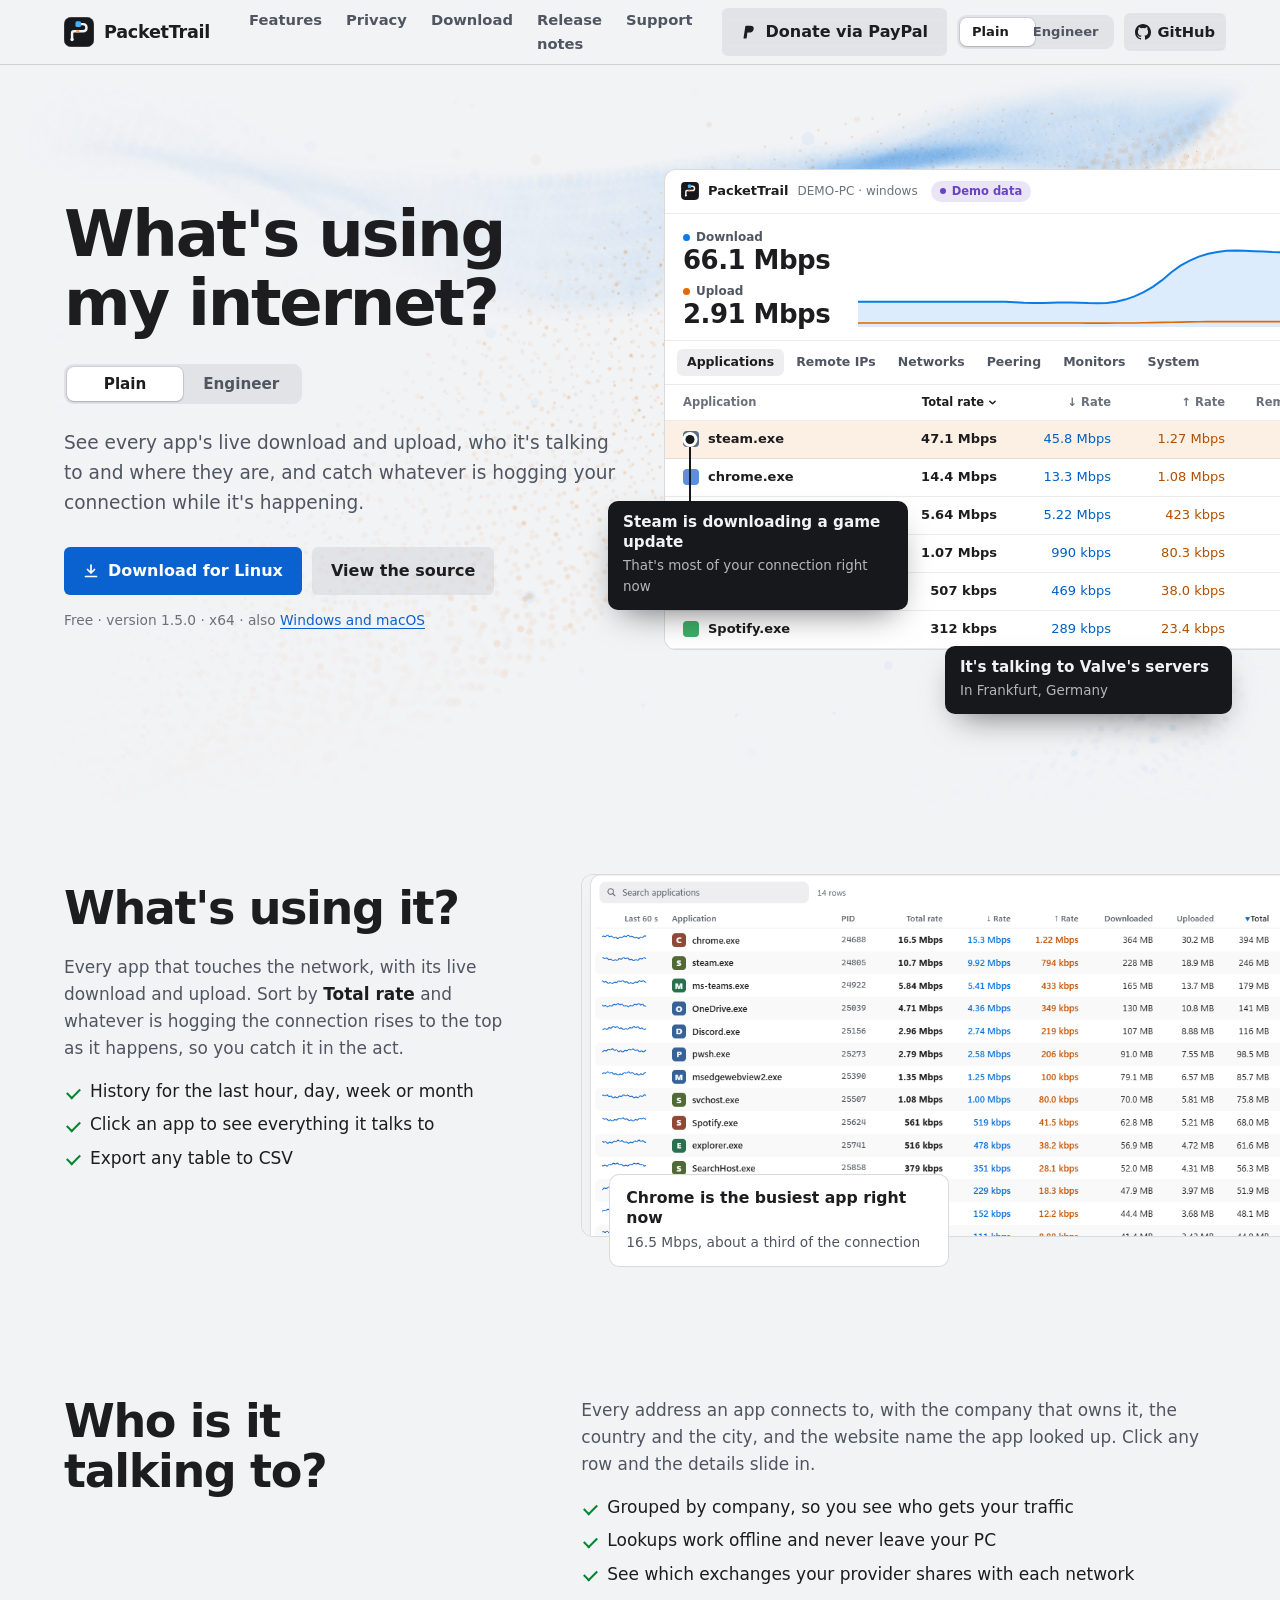
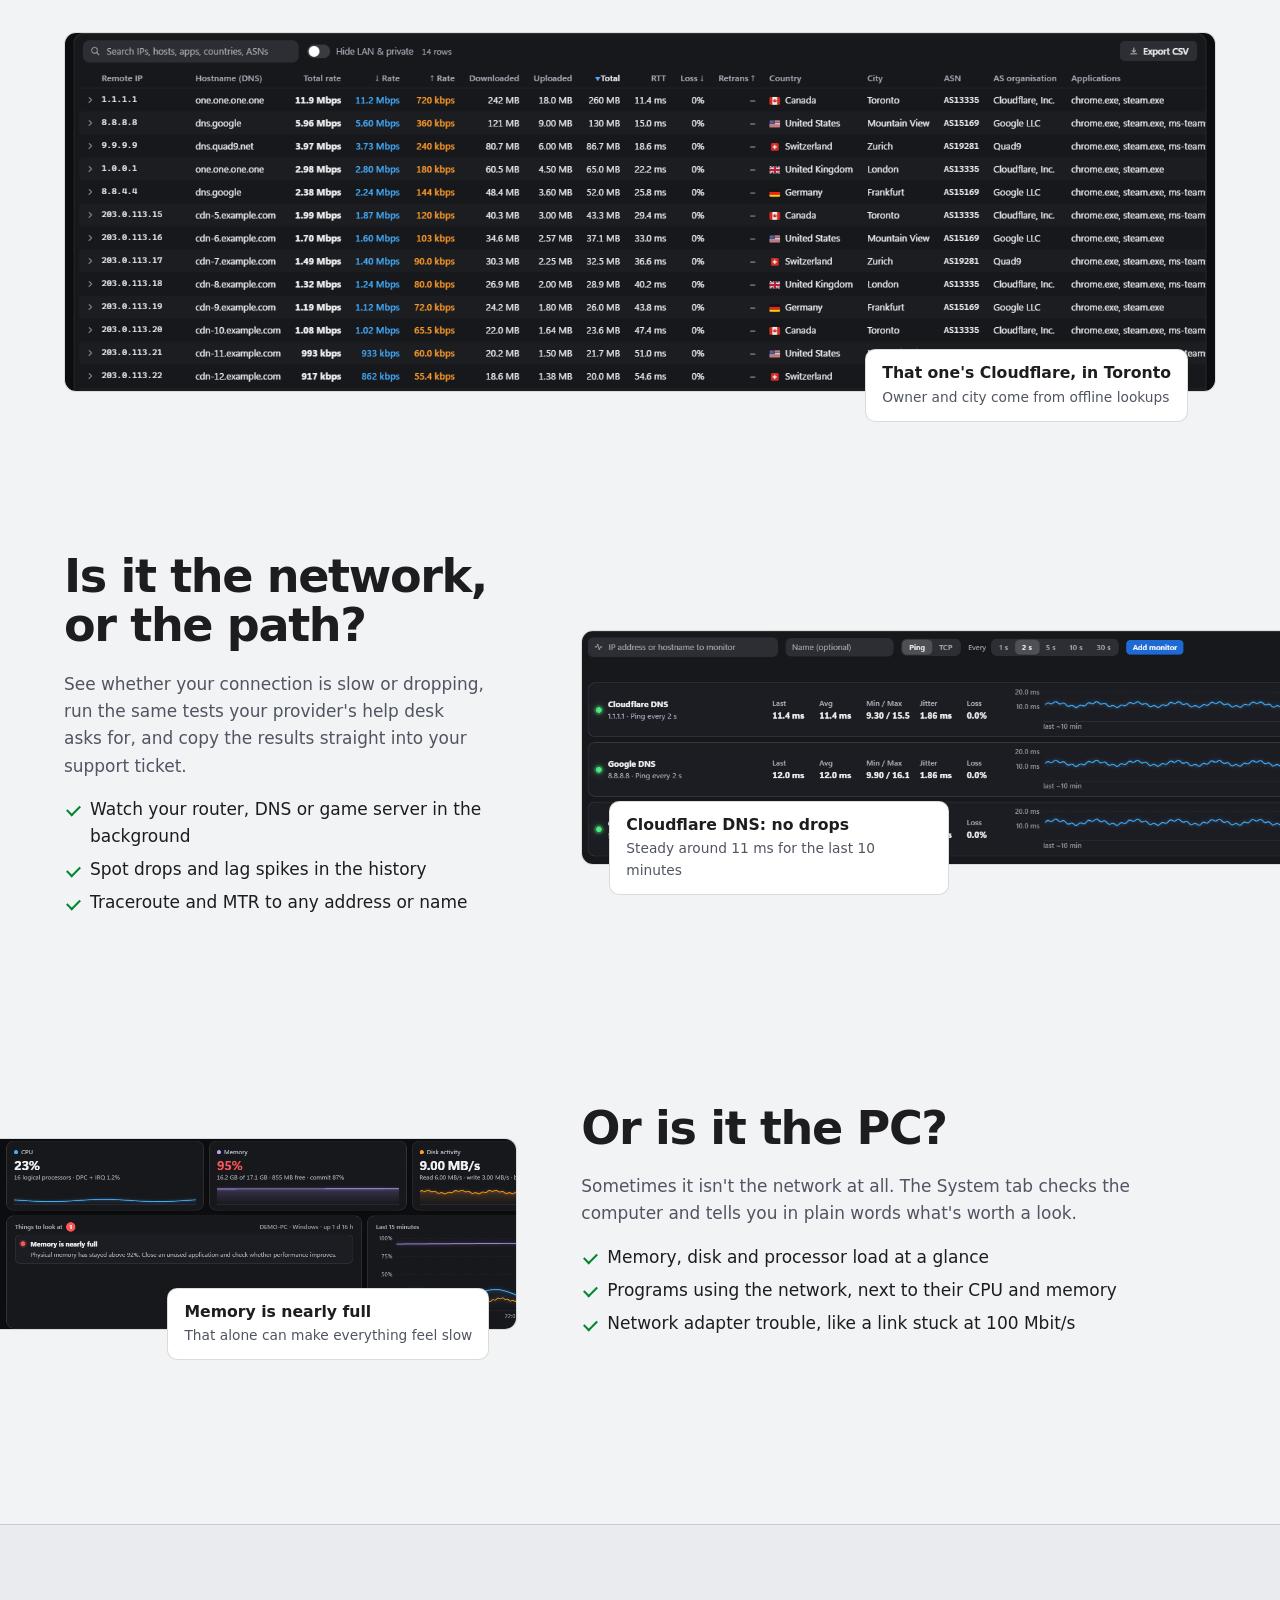
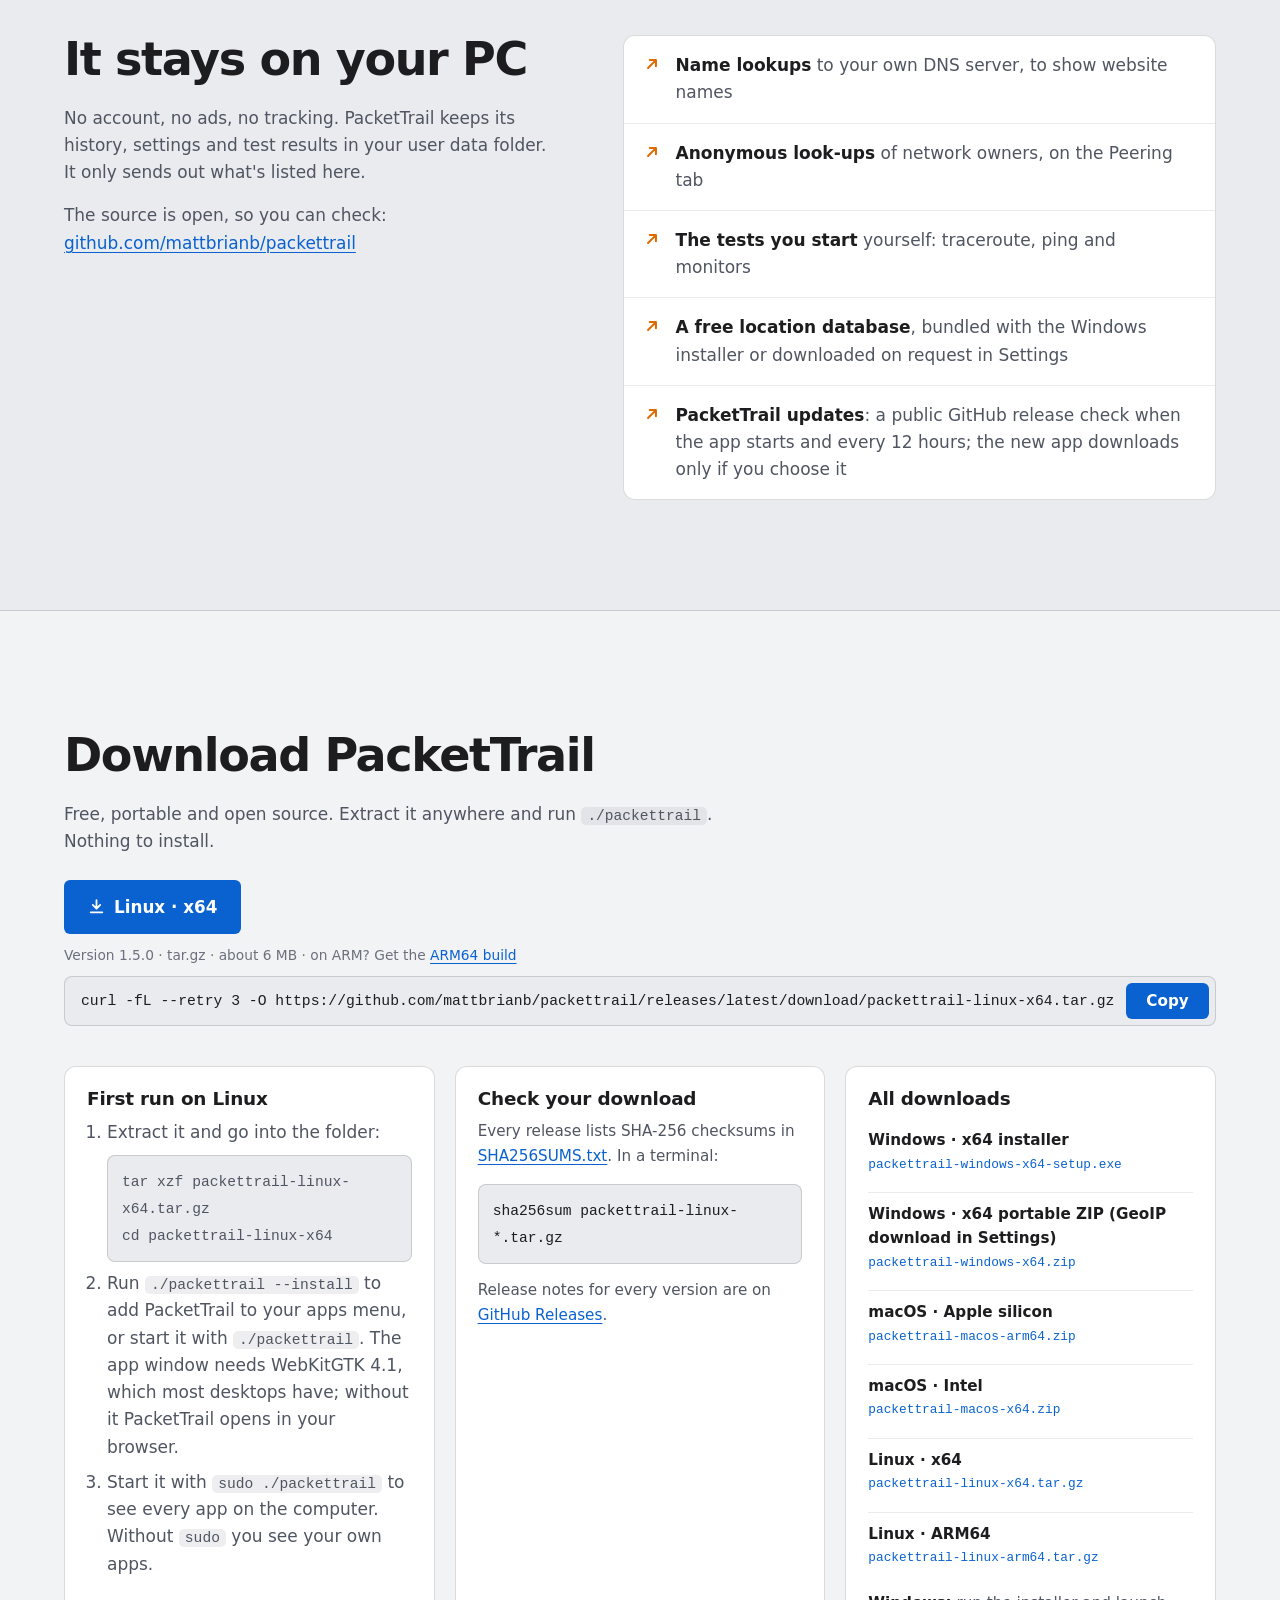
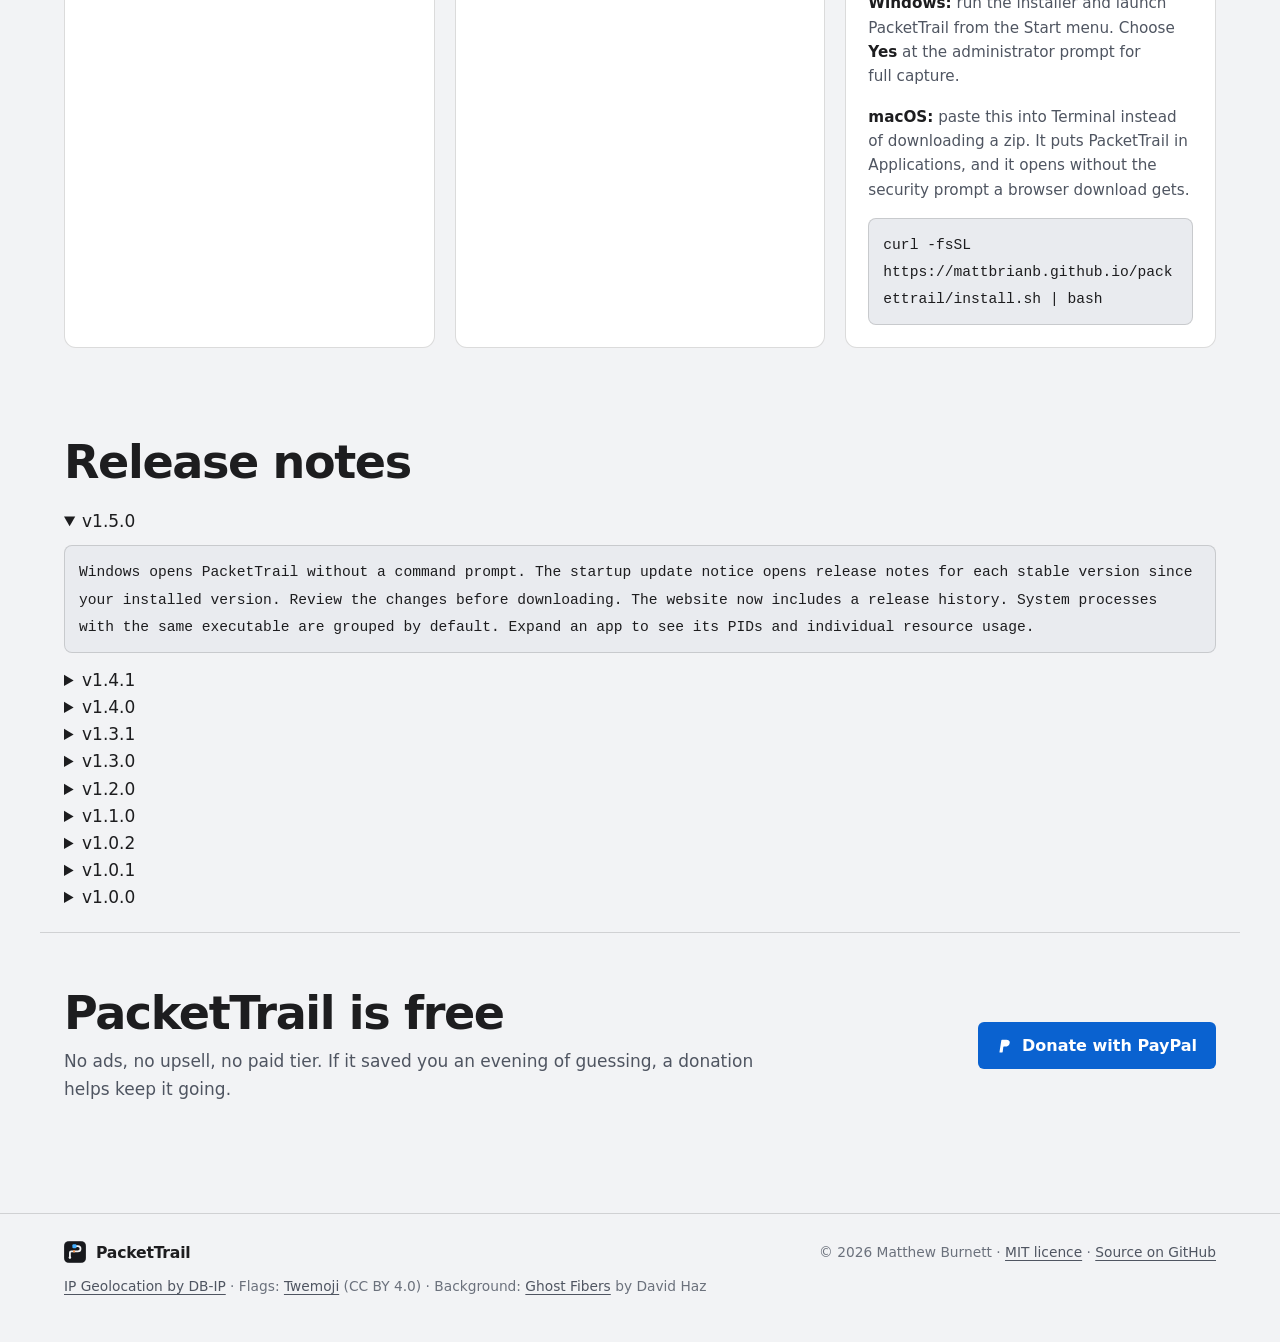
==== commit 67c8f0df: "Group system processes with expandable resource totals" ====
--- a/docs/index.html
+++ b/docs/index.html
@@ -386,7 +386,7 @@
   </section>
 
 <section id="release-notes" class="wrap"><h2>Release notes</h2>
-<details open><summary>v1.5.0</summary><pre><code>Windows opens PacketTrail without a command prompt. The startup update notice opens release notes for each stable version since your installed version. Review the changes before downloading. The website now includes a release history.</code></pre></details>
+<details open><summary>v1.5.0</summary><pre><code>Windows opens PacketTrail without a command prompt. The startup update notice opens release notes for each stable version since your installed version. Review the changes before downloading. The website now includes a release history. System processes with the same executable are grouped by default. Expand an app to see its PIDs and individual resource usage.</code></pre></details>
 <details><summary>v1.4.1</summary><pre><code>## PacketTrail v1.4.1
 
 This release fixes the Windows reinstall problem reported with v1.4.0.
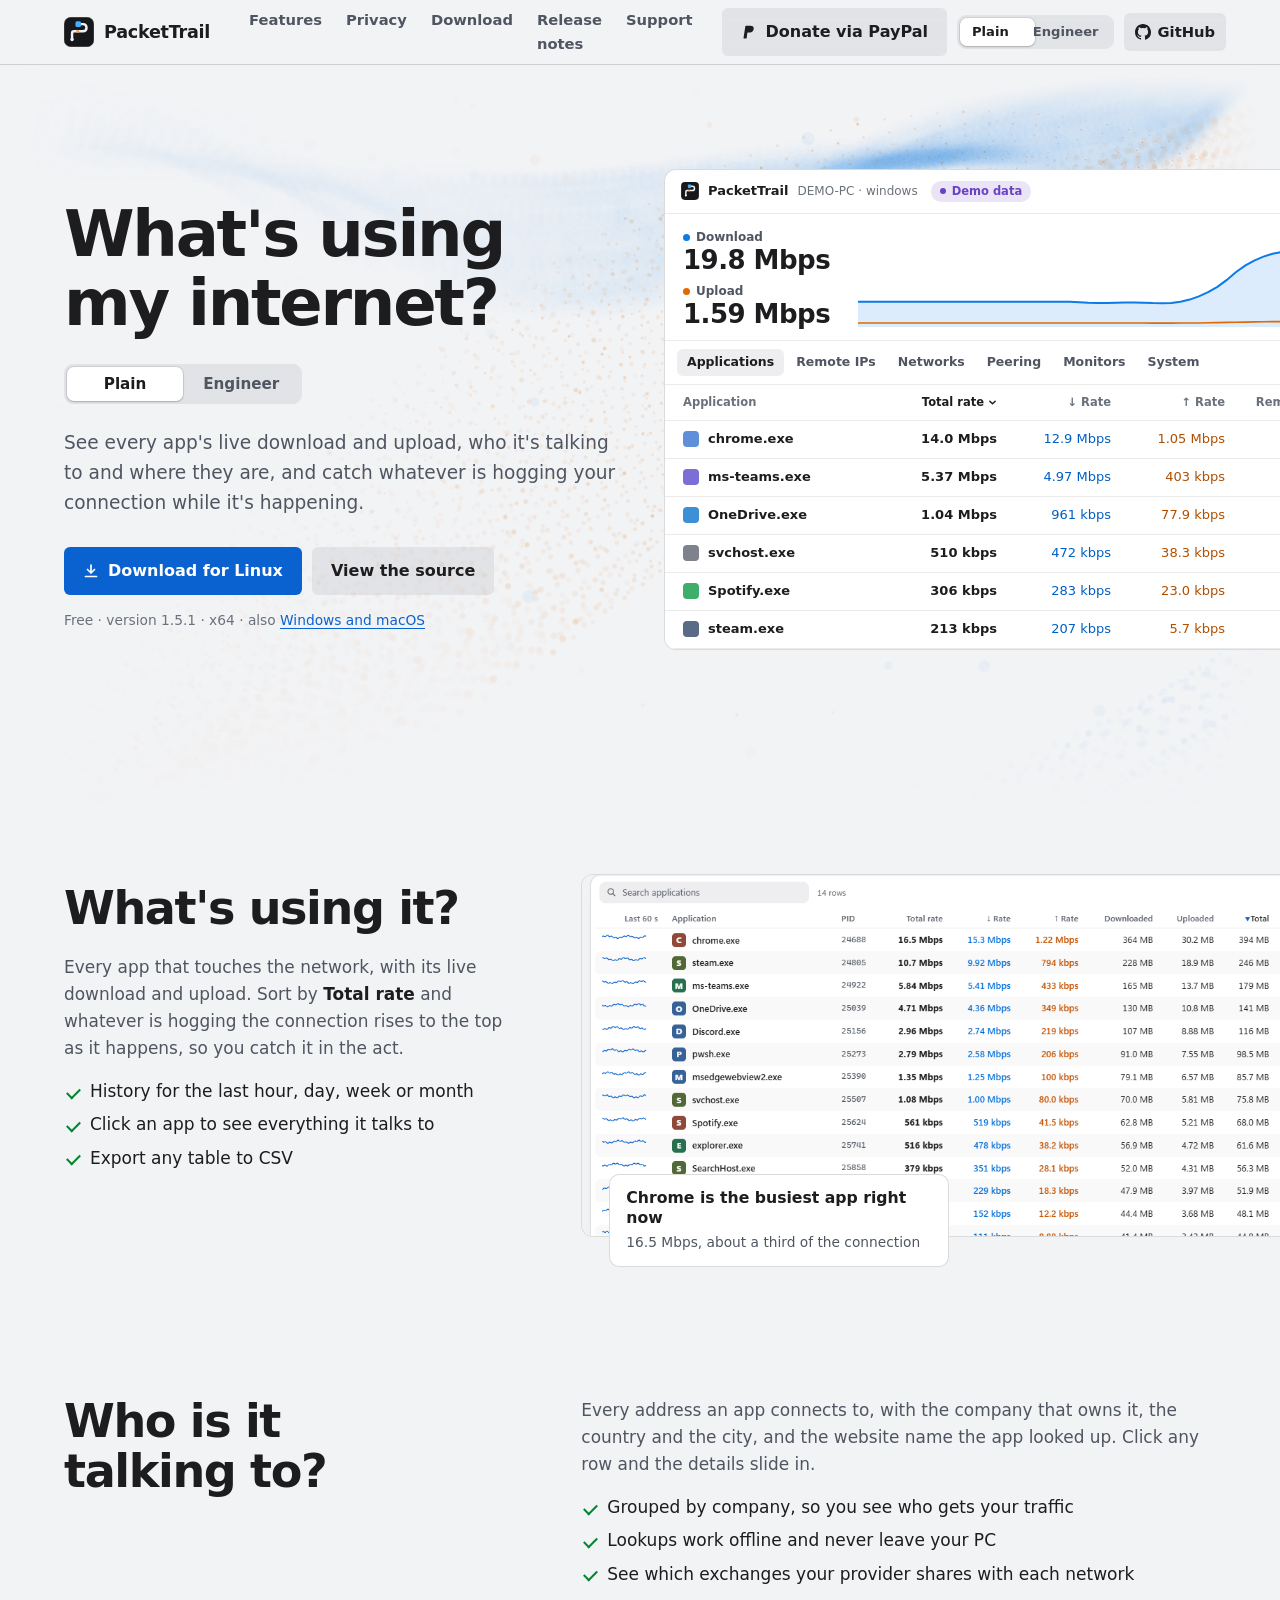
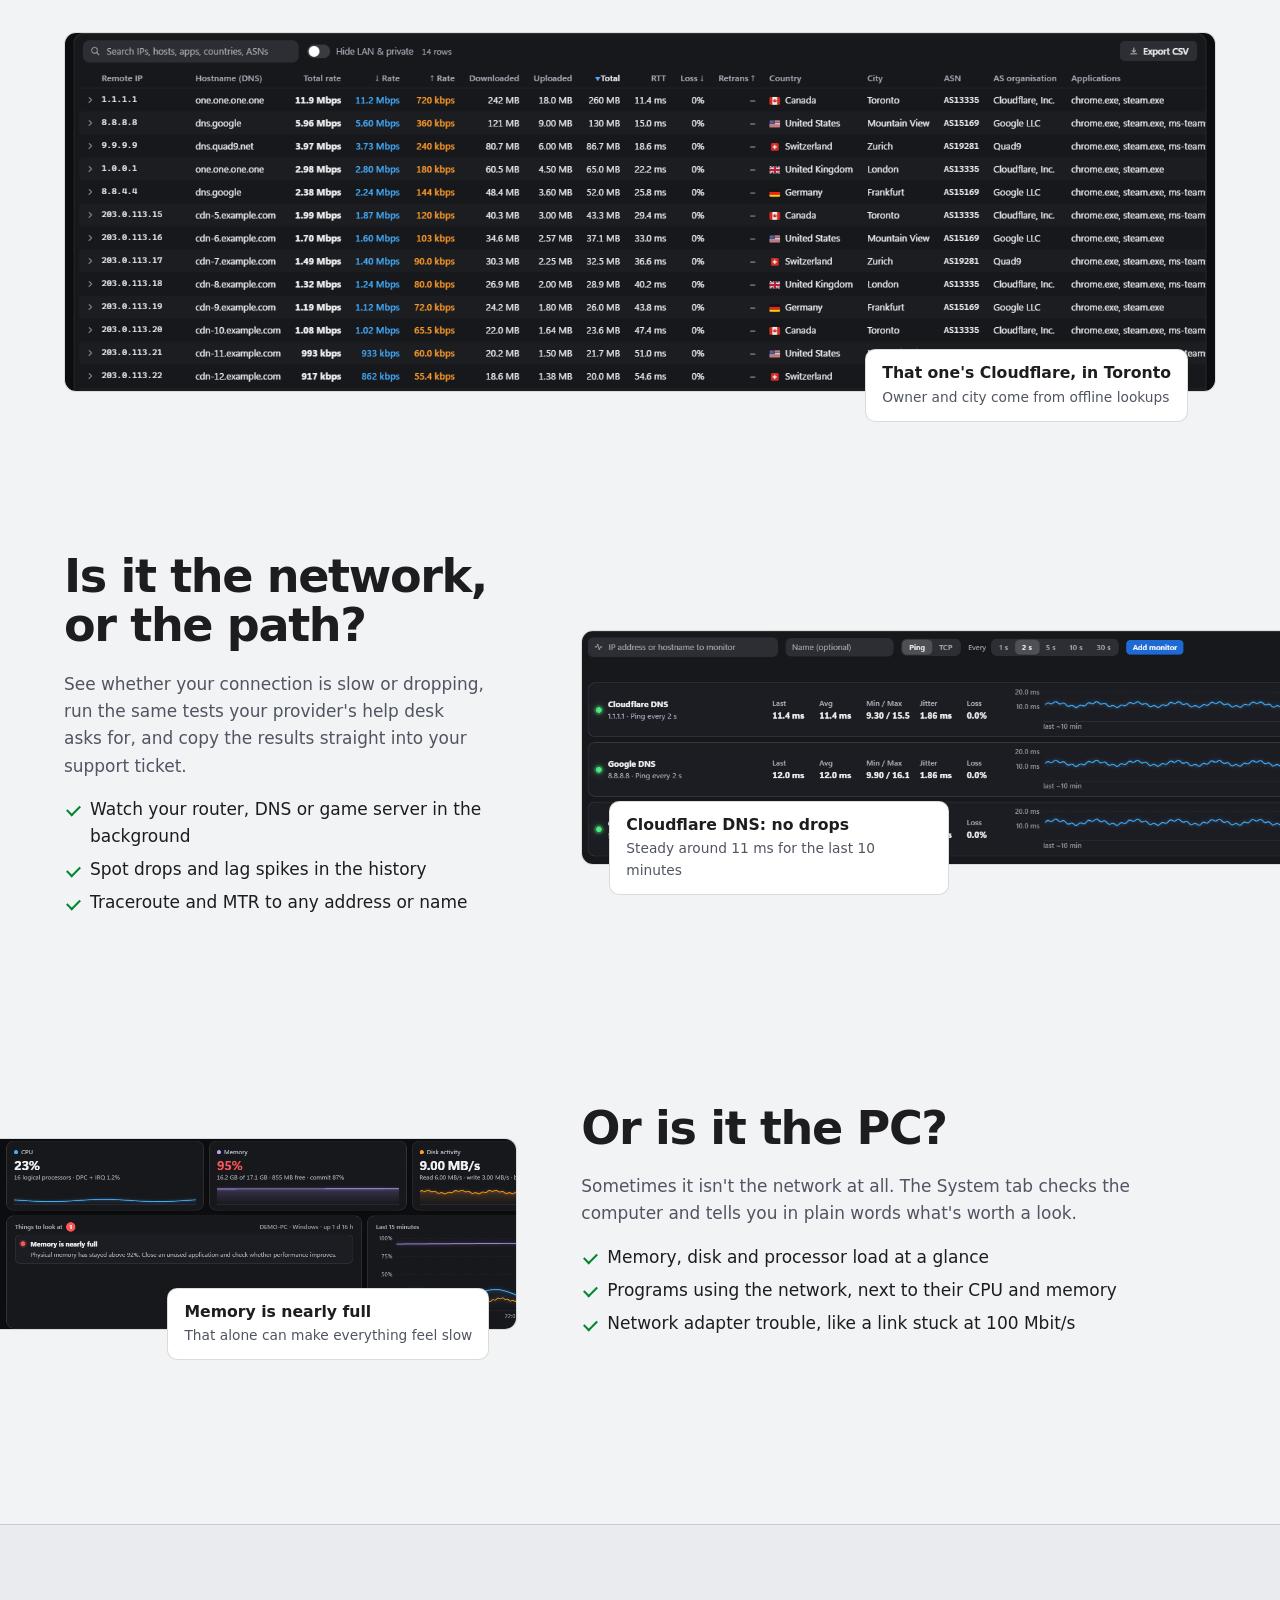
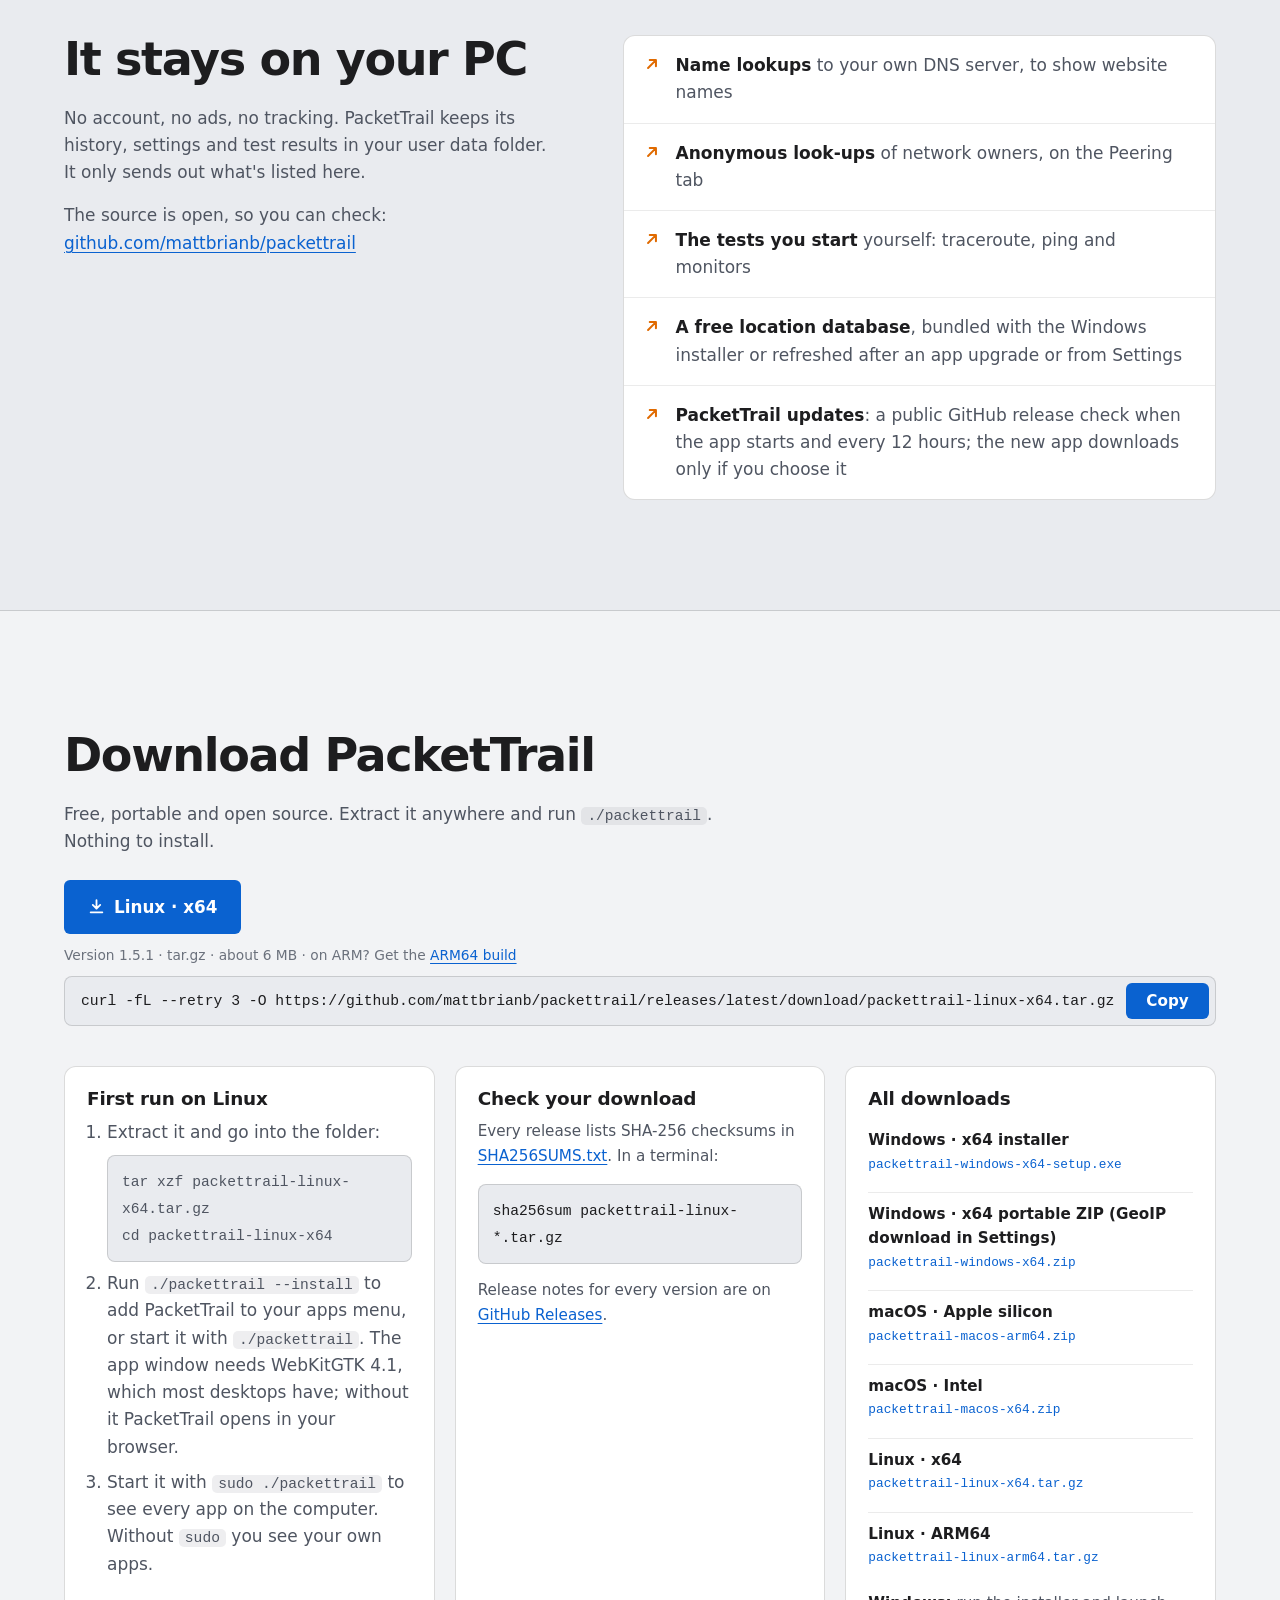
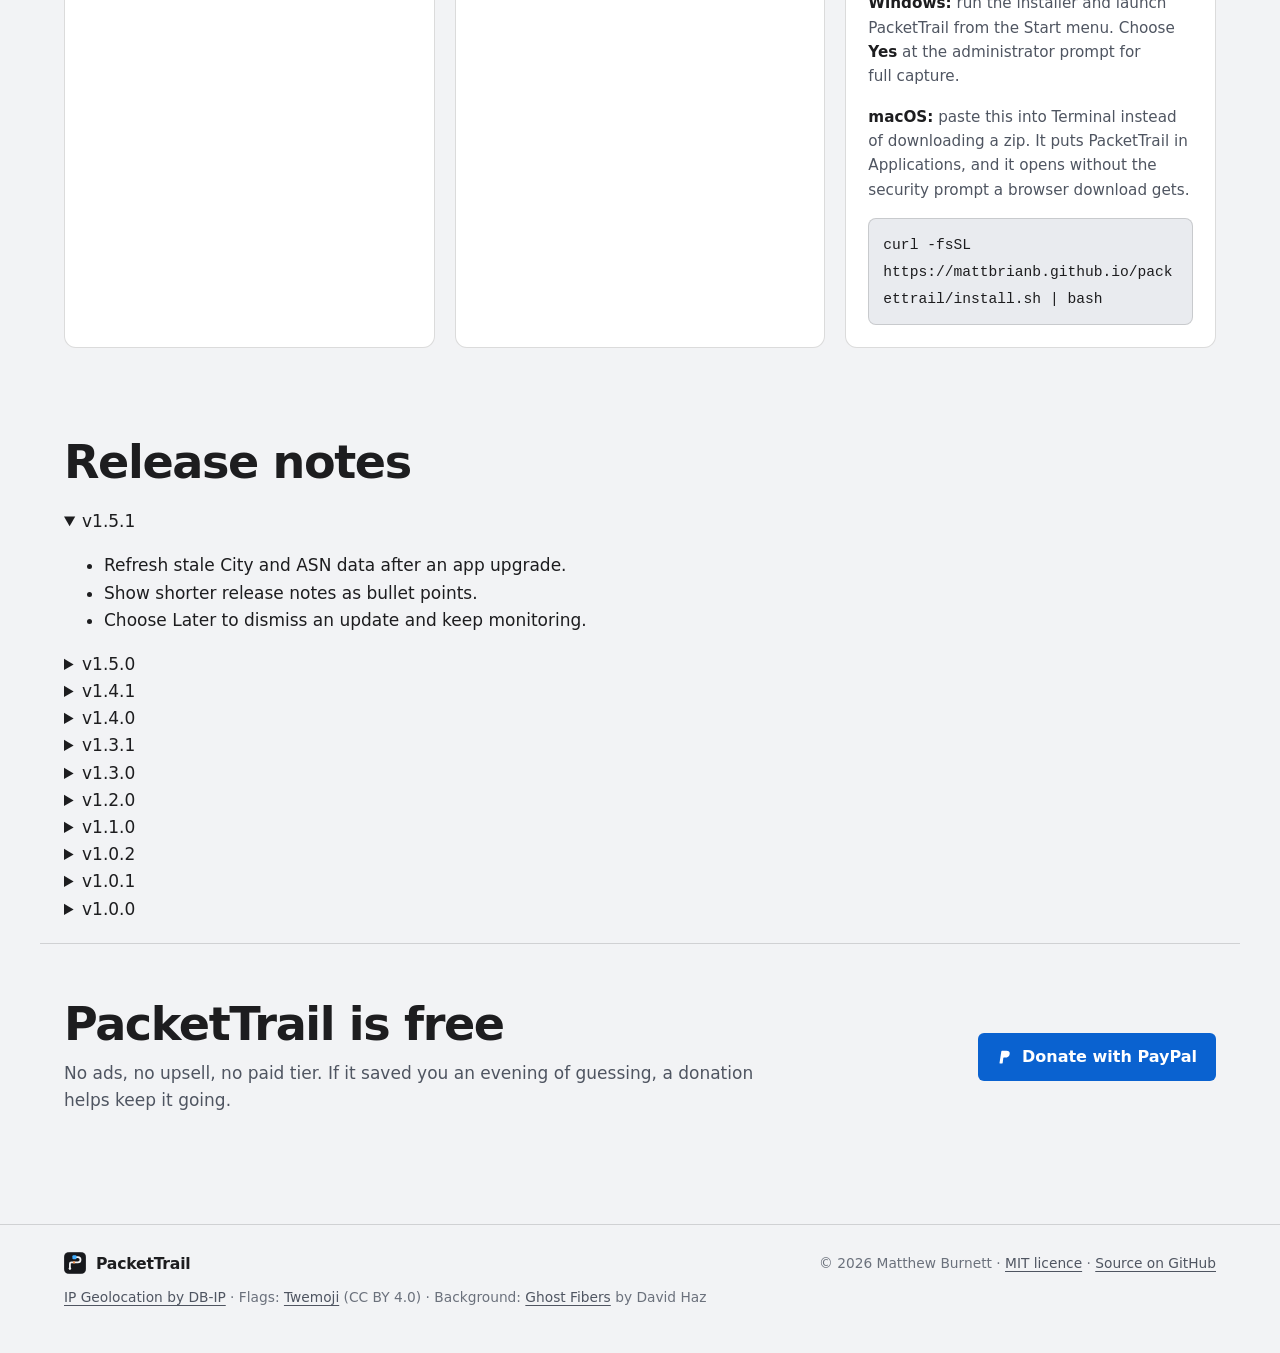
==== commit 6c813e03: "Refresh GeoIP after upgrades and let users defer updates" ====
--- a/docs/index.html
+++ b/docs/index.html
@@ -90,9 +90,9 @@
           </a>
           <a class="btn" href="https://github.com/mattbrianb/packettrail">View the source</a>
         </div>
-        <p class="fine" data-for="windows">Free · version 1.5.0 · Windows 10 and 11, 64-bit · also <a href="#download">macOS and Linux</a></p>
-        <p class="fine" data-for="macos">Free · version 1.5.0 · Apple silicon and Intel · also <a href="#download">Windows and Linux</a></p>
-        <p class="fine" data-for="linux"><span data-arch-for="x64">Free · version 1.5.0 · x64</span><span data-arch-for="arm64">Free · version 1.5.0 · ARM64</span> · also <a href="#download">Windows and macOS</a></p>
+        <p class="fine" data-for="windows">Free · version 1.5.1 · Windows 10 and 11, 64-bit · also <a href="#download">macOS and Linux</a></p>
+        <p class="fine" data-for="macos">Free · version 1.5.1 · Apple silicon and Intel · also <a href="#download">Windows and Linux</a></p>
+        <p class="fine" data-for="linux"><span data-arch-for="x64">Free · version 1.5.1 · x64</span><span data-arch-for="arm64">Free · version 1.5.1 · ARM64</span> · also <a href="#download">Windows and macOS</a></p>
       </div>
 
       <div class="stage" id="demo" role="img" aria-label="Demo of PacketTrail with demo data: steam.exe climbs to the top of the Applications table at about 48 Mbps, and PacketTrail shows it is talking to Valve's servers in Frankfurt.">
@@ -261,14 +261,14 @@
           <li><b>Name lookups</b> to your own DNS server, to show website names</li>
           <li><b>Anonymous look-ups</b> of network owners, on the Peering tab</li>
           <li><b>The tests you start</b> yourself: traceroute, ping and monitors</li>
-          <li><b>A free location database</b>, bundled with the Windows installer or downloaded on request in Settings</li>
+          <li><b>A free location database</b>, bundled with the Windows installer or refreshed after an app upgrade or from Settings</li>
           <li><b>PacketTrail updates</b>: a public GitHub release check when the app starts and every 12 hours; the new app downloads only if you choose it</li>
         </ul>
         <ul class="leaves" data-v="eng">
           <li><b>Reverse DNS</b> (PTR) via your configured resolver</li>
           <li><b>PeeringDB</b> API queries by ASN, anonymous, Peering tab only</li>
           <li><b>Probes you start</b>, plus a few ICMP probes towards 1.1.1.1 for ISP detection, at most every 6 hours</li>
-          <li><b>DB-IP Lite</b> City and ASN, about 135 MB, included with the Windows installer or downloaded on request in Settings</li>
+          <li><b>DB-IP Lite</b> City and ASN, about 135 MB, included with the Windows installer or refreshed after an app upgrade or from Settings</li>
           <li><b>GitHub release metadata</b> at launch and every 12 hours; a release asset downloads only after you choose it in Settings</li>
         </ul>
       </div>
@@ -289,7 +289,7 @@
             <svg viewBox="0 0 16 16" width="17" height="17" aria-hidden="true"><path d="M8 2v8M4.5 6.5 8 10l3.5-3.5M2.5 13.5h11" fill="none" stroke="currentColor" stroke-width="1.7" stroke-linecap="round" stroke-linejoin="round"/></svg>
             Windows 10 / 11 · 64-bit
           </a>
-          <span class="fine">Version 1.5.0 · installer · includes offline GeoIP data</span>
+          <span class="fine">Version 1.5.1 · installer · includes offline GeoIP data</span>
           <div class="cmd">
             <code id="win-curl">curl.exe -fL --retry 3 -O https://github.com/mattbrianb/packettrail/releases/latest/download/packettrail-windows-x64-setup.exe</code>
             <button type="button" class="btn primary" data-copy="win-curl" aria-live="polite">Copy</button>
@@ -301,7 +301,7 @@
             <code id="mac-cmd">curl -fsSL https://mattbrianb.github.io/packettrail/install.sh | bash</code>
             <button type="button" class="btn primary" data-copy="mac-cmd" aria-live="polite">Copy</button>
           </div>
-          <span class="fine">Version 1.5.0 · paste into Terminal · or the zip for <a href="https://github.com/mattbrianb/packettrail/releases/latest/download/packettrail-macos-arm64.zip">Apple silicon</a> or <a href="https://github.com/mattbrianb/packettrail/releases/latest/download/packettrail-macos-x64.zip">Intel</a></span>
+          <span class="fine">Version 1.5.1 · paste into Terminal · or the zip for <a href="https://github.com/mattbrianb/packettrail/releases/latest/download/packettrail-macos-arm64.zip">Apple silicon</a> or <a href="https://github.com/mattbrianb/packettrail/releases/latest/download/packettrail-macos-x64.zip">Intel</a></span>
           <span class="fine">The installer prints where PacketTrail.app is installed. Its ZIP download is temporary and removed after installation.</span>
         </div>
         <div class="dl-main" data-for="linux">
@@ -313,8 +313,8 @@
             <svg viewBox="0 0 16 16" width="17" height="17" aria-hidden="true"><path d="M8 2v8M4.5 6.5 8 10l3.5-3.5M2.5 13.5h11" fill="none" stroke="currentColor" stroke-width="1.7" stroke-linecap="round" stroke-linejoin="round"/></svg>
             Linux · ARM64
           </a>
-          <span class="fine" data-arch-for="x64">Version 1.5.0 · tar.gz · about 6 MB · on ARM? Get the <a href="https://github.com/mattbrianb/packettrail/releases/latest/download/packettrail-linux-arm64.tar.gz">ARM64 build</a></span>
-          <span class="fine" data-arch-for="arm64">Version 1.5.0 · tar.gz · about 5.5 MB · on Intel or AMD? Get the <a href="https://github.com/mattbrianb/packettrail/releases/latest/download/packettrail-linux-x64.tar.gz">x64 build</a></span>
+          <span class="fine" data-arch-for="x64">Version 1.5.1 · tar.gz · about 6 MB · on ARM? Get the <a href="https://github.com/mattbrianb/packettrail/releases/latest/download/packettrail-linux-arm64.tar.gz">ARM64 build</a></span>
+          <span class="fine" data-arch-for="arm64">Version 1.5.1 · tar.gz · about 5.5 MB · on Intel or AMD? Get the <a href="https://github.com/mattbrianb/packettrail/releases/latest/download/packettrail-linux-x64.tar.gz">x64 build</a></span>
           <div class="cmd" data-arch-for="x64"><code id="linux-x64-curl">curl -fL --retry 3 -O https://github.com/mattbrianb/packettrail/releases/latest/download/packettrail-linux-x64.tar.gz</code><button type="button" class="btn primary" data-copy="linux-x64-curl" aria-live="polite">Copy</button></div>
           <div class="cmd" data-arch-for="arm64"><code id="linux-arm64-curl">curl -fL --retry 3 -O https://github.com/mattbrianb/packettrail/releases/latest/download/packettrail-linux-arm64.tar.gz</code><button type="button" class="btn primary" data-copy="linux-arm64-curl" aria-live="polite">Copy</button></div>
         </div>
@@ -386,109 +386,17 @@
   </section>
 
 <section id="release-notes" class="wrap"><h2>Release notes</h2>
-<details open><summary>v1.5.0</summary><pre><code>Windows opens PacketTrail without a command prompt. The startup update notice opens release notes for each stable version since your installed version. Review the changes before downloading. The website now includes a release history. System processes with the same executable are grouped by default. Expand an app to see its PIDs and individual resource usage.</code></pre></details>
-<details><summary>v1.4.1</summary><pre><code>## PacketTrail v1.4.1
-
-This release fixes the Windows reinstall problem reported with v1.4.0.
-
-- When you open a downloaded update inside PacketTrail, the app now stops capture, saves history, closes its local server and window, and releases the running-app marker before opening Setup. Setup can then replace the executable.
-- Setup now detects a running PacketTrail process and asks you to close it before replacing files. The download page and README explain how to handle a manual reinstall.
-- Your saved history, settings and existing GeoIP databases remain in the user data folder when Setup updates the app.
-
-**If v1.4.0 Setup is already showing “Access is denied”:** cancel that installation, close PacketTrail (end any remaining PacketTrail process in Task Manager), then run the v1.4.1 installer. Do not choose “Skip this file.”
-
-The Go tests and Windows build passed, and the executable version was checked on the development PC. The corrected installer handoff still needs a user reinstall check; macOS and Linux need real-device confirmation. It is unsigned and may still trigger operating system security prompts.</code></pre></details>
-<details><summary>v1.4.0</summary><pre><code>## What&#x27;s new in v1.4.0
-
-- PacketTrail now checks this repository&#x27;s latest stable release at launch and every 12 hours. A dashboard notice shows when an update is available; Settings shows the release notes and download progress.
-- Downloads start only when you choose **Download update**. PacketTrail verifies the downloaded file against the SHA-256 digest in GitHub&#x27;s release metadata before offering to open it. Windows opens the installer and closes the running monitor; macOS and Linux reveal the verified archive for installation.
-- Updates are saved in your Downloads folder when available. The app sends no traffic history or test results with the release check.
-- The public source and release packaging were audited for local history, logs, databases, credentials, and environment files; ignore rules now cover common private file types.
-
-Users of v1.3.1 need to install v1.4.0 once from this release. Later releases will appear in the app. PacketTrail is not independently code-signed or notarised, so operating system security prompts may still appear.</code></pre></details>
-<details><summary>v1.3.1</summary><pre><code>PacketTrail 1.3.1 adds a Windows installer with offline GeoIP data and corrects the bundled third-party notice.
-
-- History and GeoIP databases now live in a stable per-user folder across launches and updates.
-- The Windows installer includes validated DB-IP Lite City and ASN databases. It preserves existing databases during updates and uninstall.
-- GeoIP downloads happen only when you choose Settings → Download latest. On macOS, Linux and the portable Windows ZIP, use that button once if no databases are installed.
-- The website offers copyable curl commands for direct downloads. Compare SHA-256 with the published checksum before running the file. Command-line download does not bypass security software or device policy.
-
-The Windows installer is unsigned and may show a security warning. The macOS bundles are ad-hoc signed and are not notarised. The installer build now fetches and validates missing DB-IP seed files from DB-IP on a clean checkout.</code></pre></details>
-<details><summary>v1.3.0</summary><pre><code>PacketTrail 1.3.0 keeps history and GeoIP databases in a stable per-user folder across launches and app updates.
-
-- New Windows installer includes the offline DB-IP Lite City and ASN databases. Existing databases are preserved during updates and uninstall.
-- GeoIP data is downloaded only when you choose Settings → Download latest. On macOS, Linux, or the portable Windows ZIP, use that button once if no databases are installed.
-- Windows and Linux download pages now include copyable curl commands. Verify the published SHA-256 checksum before opening a downloaded file. A command-line download does not bypass security software or device policy.
-
-The Windows installer is unsigned and may show a Windows security warning. macOS bundles are built and attached by the release workflow.</code></pre></details>
-<details><summary>v1.2.0</summary><pre><code>## PacketTrail 1.2.0
-
-- Add a rotatable offline Globe alongside the flat route map, with drag, keyboard and zoom controls. Theme and viewing position stay consistent through live updates.
-- Recognise a curated set of common anycast DNS addresses and withhold precise location pins for them.
-- Flag database coordinates that conflict with earlier hop estimates and measured round-trip times. Suppress misleading geographic links while preserving original database locations in hop details.
-- Show qualified regional inferences only when supported by earlier low-latency hops. The map and hop table use the same location assessment.
-
-These are conservative plausibility checks, not verified router geolocation. The anycast list is not exhaustive. A likely country is not an exact city or serving site. No additional probes, accounts or external map requests are introduced.
-
-Validation includes the reported South Africa / 8.8.8.8 pattern, a US route, IPv6 anycast, missing coordinates, insufficient timing samples, the dateline, globe controls and live updates. Windows/Linux/macOS builds and native macOS checks are tracked in Actions.</code></pre></details>
-<details><summary>v1.1.0</summary><pre><code>## PacketTrail 1.1.0
-
-- Add an offline Map view to MTR and traceroute, with zoom, pan, keyboard controls, hop details and loss/latency indicators. No map account, tiles service or extra geolocation requests are required.
-- Preserve horizontal scrolling and map position during live diagnostic updates.
-- Include the macOS decimal-comma CPU parsing fix introduced in 1.0.2.
-- Report PeeringDB connection timeouts after 20 seconds, with connection guidance and automatic retries.
-
-Map locations are approximate IP geolocation estimates, not physical cable routes. Private, unanswered and unlocated hops are not placed on the map.
-
-Validation: clean-source Go vet/tests and all five platform builds; Chromium map, scrolling and error/recovery regression checks; native macOS WebKit map, horizontal scrolling and PeeringDB error/recovery tests. Live PeeringDB requests succeeded from the macOS runner. Network filtering can still prevent a particular computer from accessing PeeringDB.
-
-Free to use, with optional donations: https://paypal.me/matthewbrianburnett</code></pre></details>
-<details><summary>v1.0.2</summary><pre><code>## PacketTrail 1.0.2
-
-- Keep horizontal scrolling in place while MTR and traceroute results update, including when tests finish.
-- Fix macOS process CPU readings appearing as zero with decimal-comma regional settings. System commands now use a consistent numeric locale, and parsers accept both decimal formats.
-
-Validation: Go vet and tests passed, including a regression using decimal-comma CPU output. All five platform builds passed. Browser regression checks cover scrolling in both directions during repeated MTR/traceroute updates and completion. Native macOS trackpad behaviour still needs user confirmation.
-
-PeeringDB connectivity on the reported Mac is still under investigation; this release does not claim to resolve that timeout.</code></pre></details>
-<details><summary>v1.0.1</summary><pre><code>## PacketTrail 1.0.1
-
-- Correct publisher and copyright attribution to Matthew Burnett in the app, MIT licence, notices, website and platform metadata.
-- Show compact ASN labels in network path bands so long organisation names no longer get cut off.
-- Preserve the full ASN and organisation name on hover and in the detailed hop table.
-
-Validation: Go vet/tests and all five platform builds passed. Browser checks reproduced narrow bands with long organisation names, verified that labels fit and that complete hover titles remain available, and checked desktop/mobile website layouts.
-
-PacketTrail is free. Donations are optional: https://paypal.me/matthewbrianburnett</code></pre></details>
-<details><summary>v1.0.0</summary><pre><code># PacketTrail 1.0.0
-
-
-
-A free, portable per-application network monitor by Matthew Burnett. Donations are optional.
-
-
-
-- Live and historical traffic per app, remote IP and network.
-
-- Offline IP ownership and location lookups.
-
-- MTR, traceroute, ping, TCP checks and background monitors.
-
-- System resource monitoring, light/dark themes and CSV export.
-
-
-
-Download the archive for your platform, extract it and run PacketTrail. Windows administrator approval enables full per-app byte accounting; declining it keeps connections-only mode available.
-
-
-
-SHA-256 checksums are included. Windows is the primary platform; Linux and macOS runtime coverage remains limited. The macOS app bundles are attached automatically after the release workflow finishes.
-
-
-
-Website: https://mattbrianb.github.io/packettrail/
-
-Optional donation: https://paypal.me/matthewbrianburnett</code></pre></details>
+<details open><summary>v1.5.1</summary><ul><li>Refresh stale City and ASN data after an app upgrade.</li><li>Show shorter release notes as bullet points.</li><li>Choose Later to dismiss an update and keep monitoring.</li></ul></details>
+<details><summary>v1.5.0</summary><ul><li>Open PacketTrail on Windows without a command prompt.</li><li>Review missed releases before downloading an update.</li><li>Expand grouped processes to see individual PIDs.</li></ul></details>
+<details><summary>v1.4.1</summary><ul><li>Save history and close PacketTrail before starting Windows Setup.</li><li>Warn when a running app blocks a reinstall.</li></ul></details>
+<details><summary>v1.4.0</summary><ul><li>Check for updates at startup and show release notes.</li><li>Verify update downloads against GitHub release checksums.</li></ul></details>
+<details><summary>v1.3.1</summary><ul><li>Install PacketTrail on Windows with offline GeoIP data.</li><li>Correct the bundled third-party notice.</li></ul></details>
+<details><summary>v1.3.0</summary><ul><li>Keep history and GeoIP data across launches and upgrades.</li><li>Refresh GeoIP manually in Settings.</li></ul></details>
+<details><summary>v1.2.0</summary><ul><li>Explore routes on a rotatable globe.</li><li>Flag uncertain locations and avoid precise pins for known anycast addresses.</li></ul></details>
+<details><summary>v1.1.0</summary><ul><li>Map traceroute and MTR hops offline.</li><li>Report PeeringDB timeouts and retry automatically.</li></ul></details>
+<details><summary>v1.0.2</summary><ul><li>Keep horizontal scrolling stable during live tests.</li><li>Fix macOS CPU readings on systems using decimal commas.</li></ul></details>
+<details><summary>v1.0.1</summary><ul><li>Show compact ASN labels with organisation names on hover.</li><li>Correct publisher and copyright details.</li></ul></details>
+<details><summary>v1.0.0</summary><ul><li>See traffic by app, IP and network.</li><li>Look up IP locations offline and run network diagnostics.</li><li>Monitor system resources and export CSV reports.</li></ul></details>
 </section>
   <section class="support" id="support" data-donate-section hidden>
     <div class="wrap support-in">
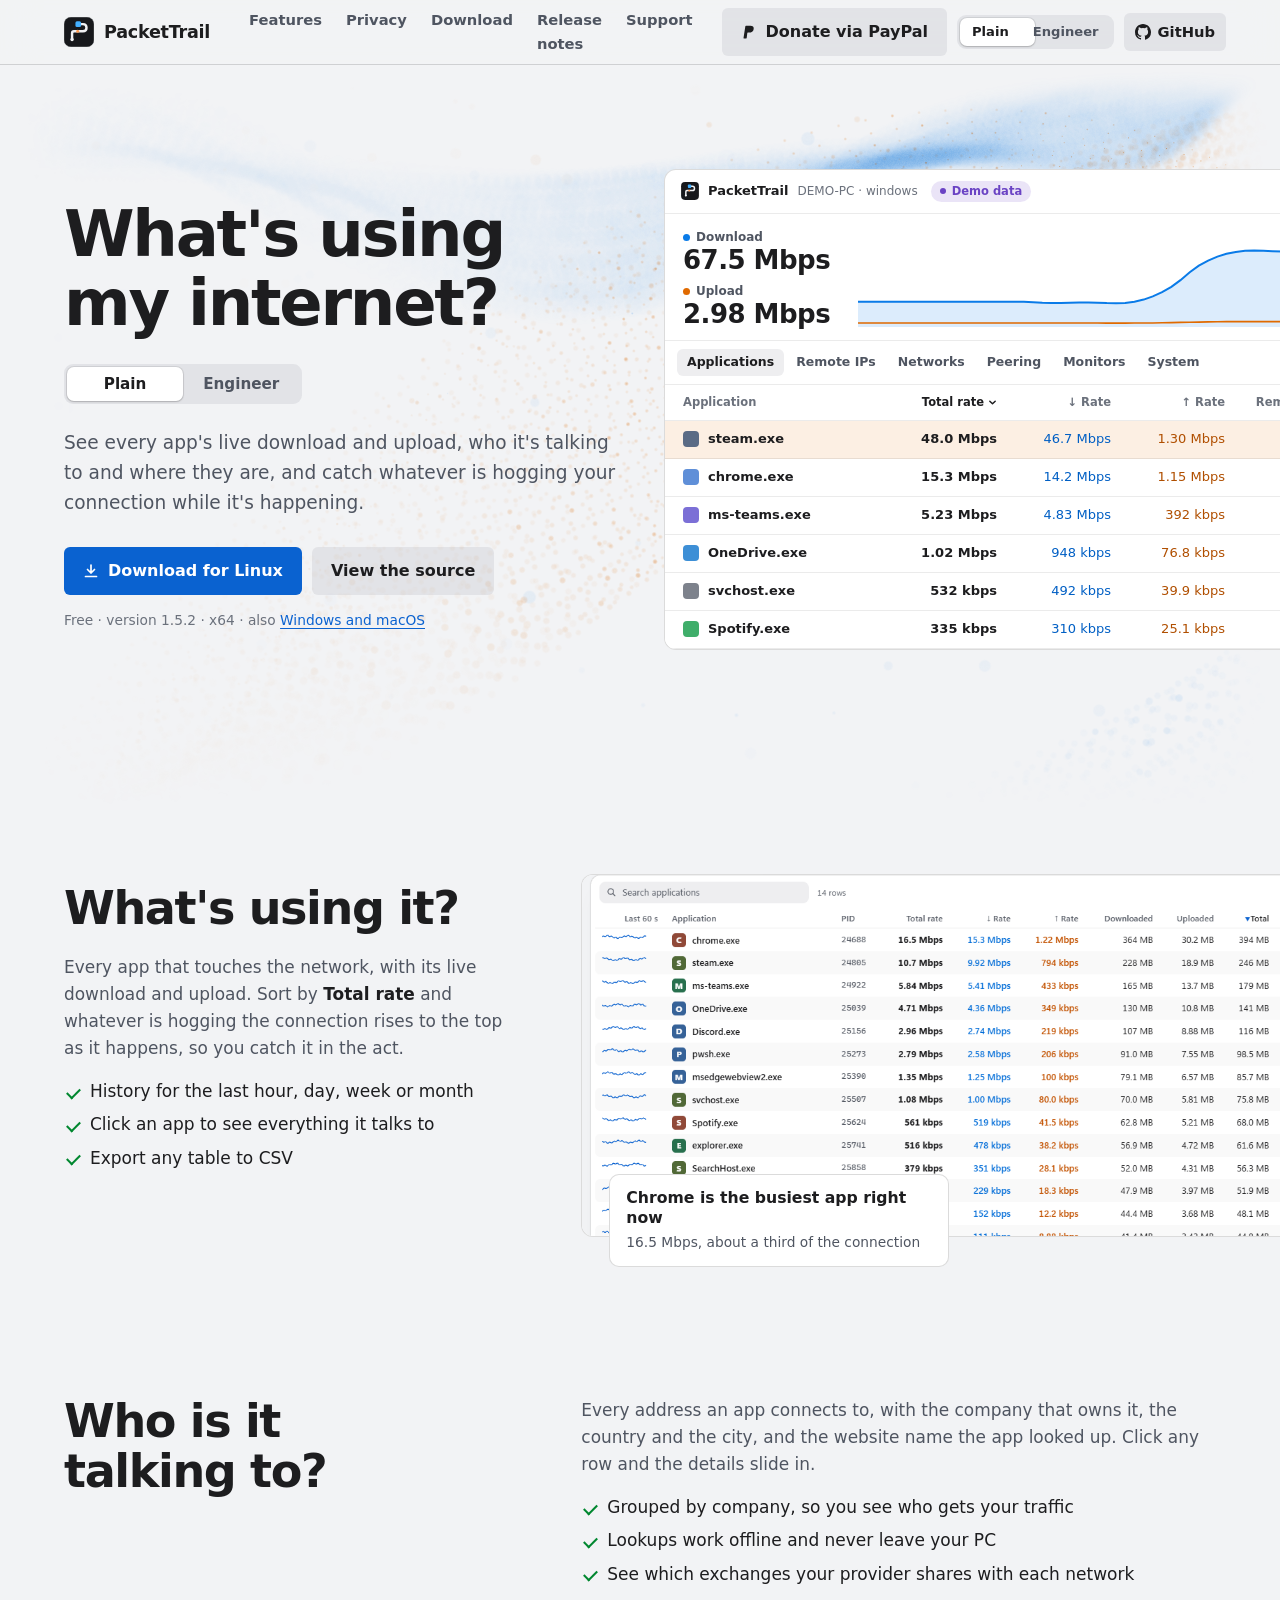
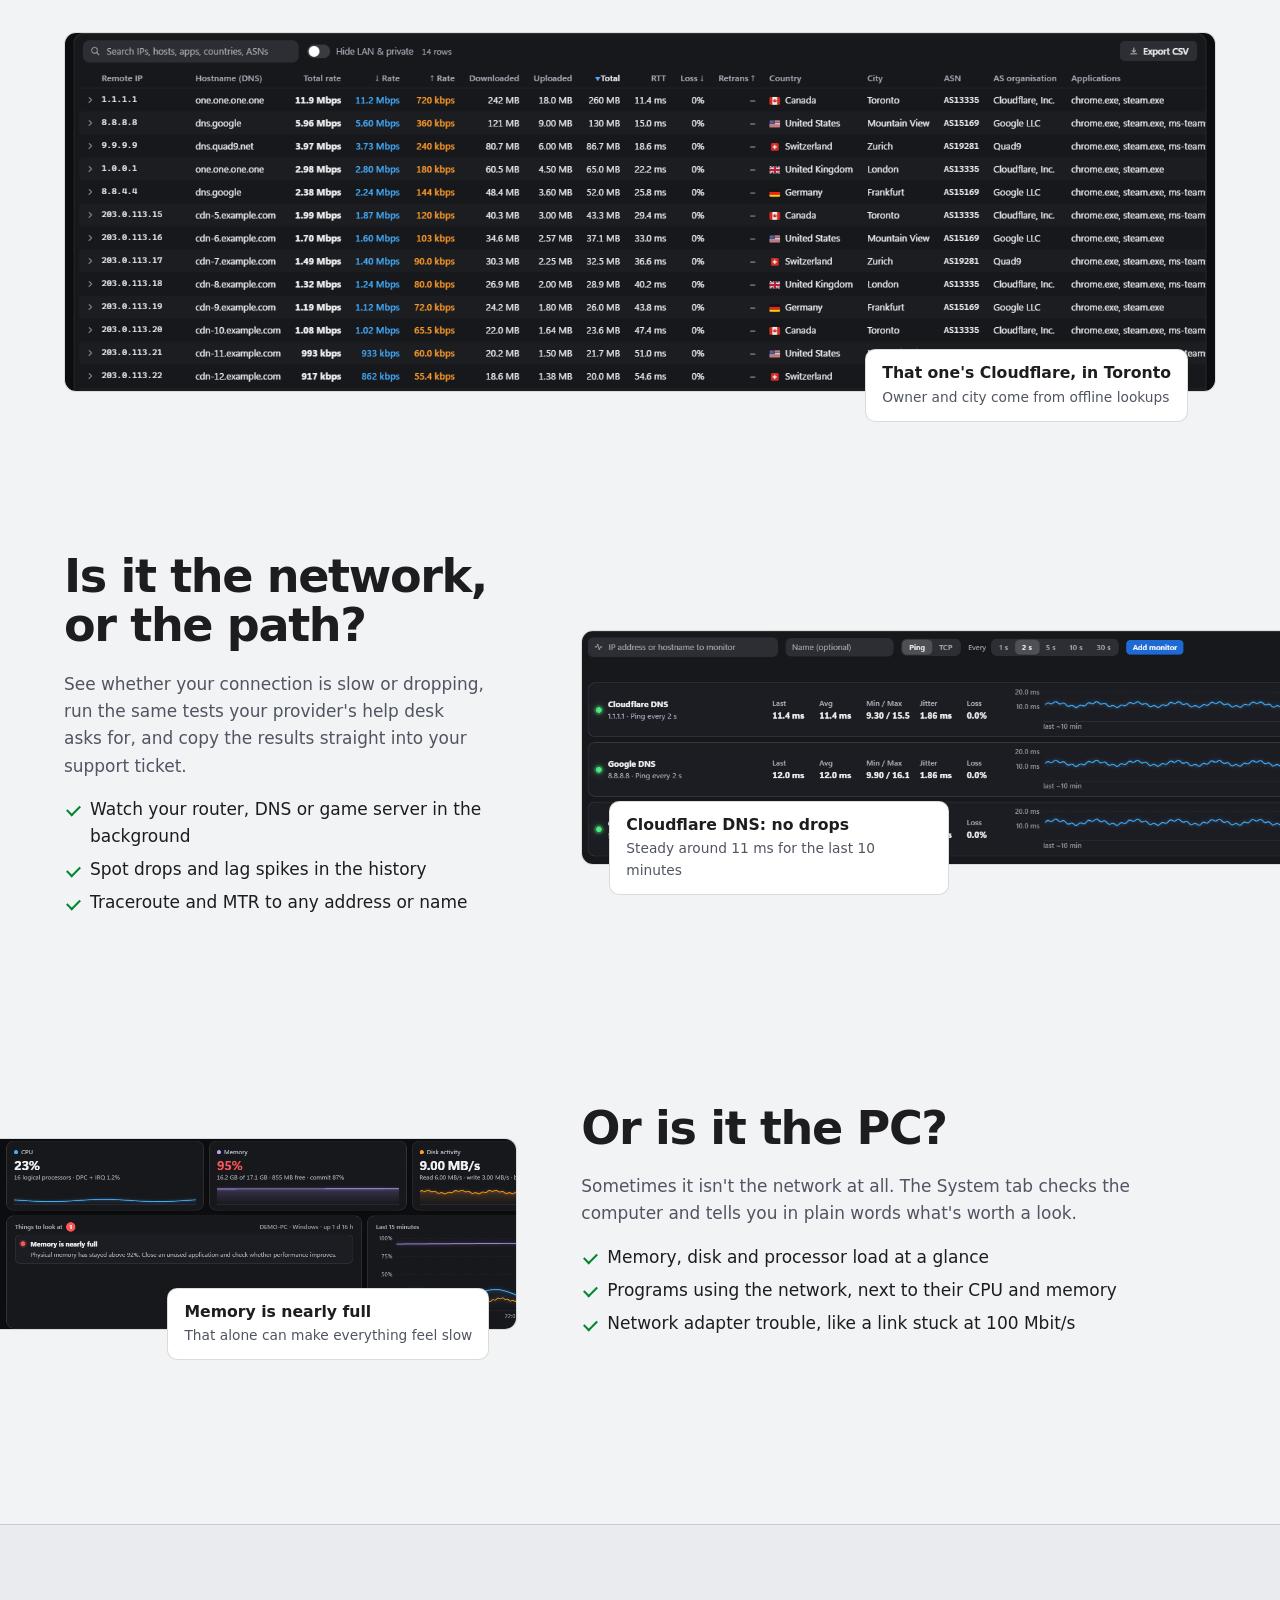
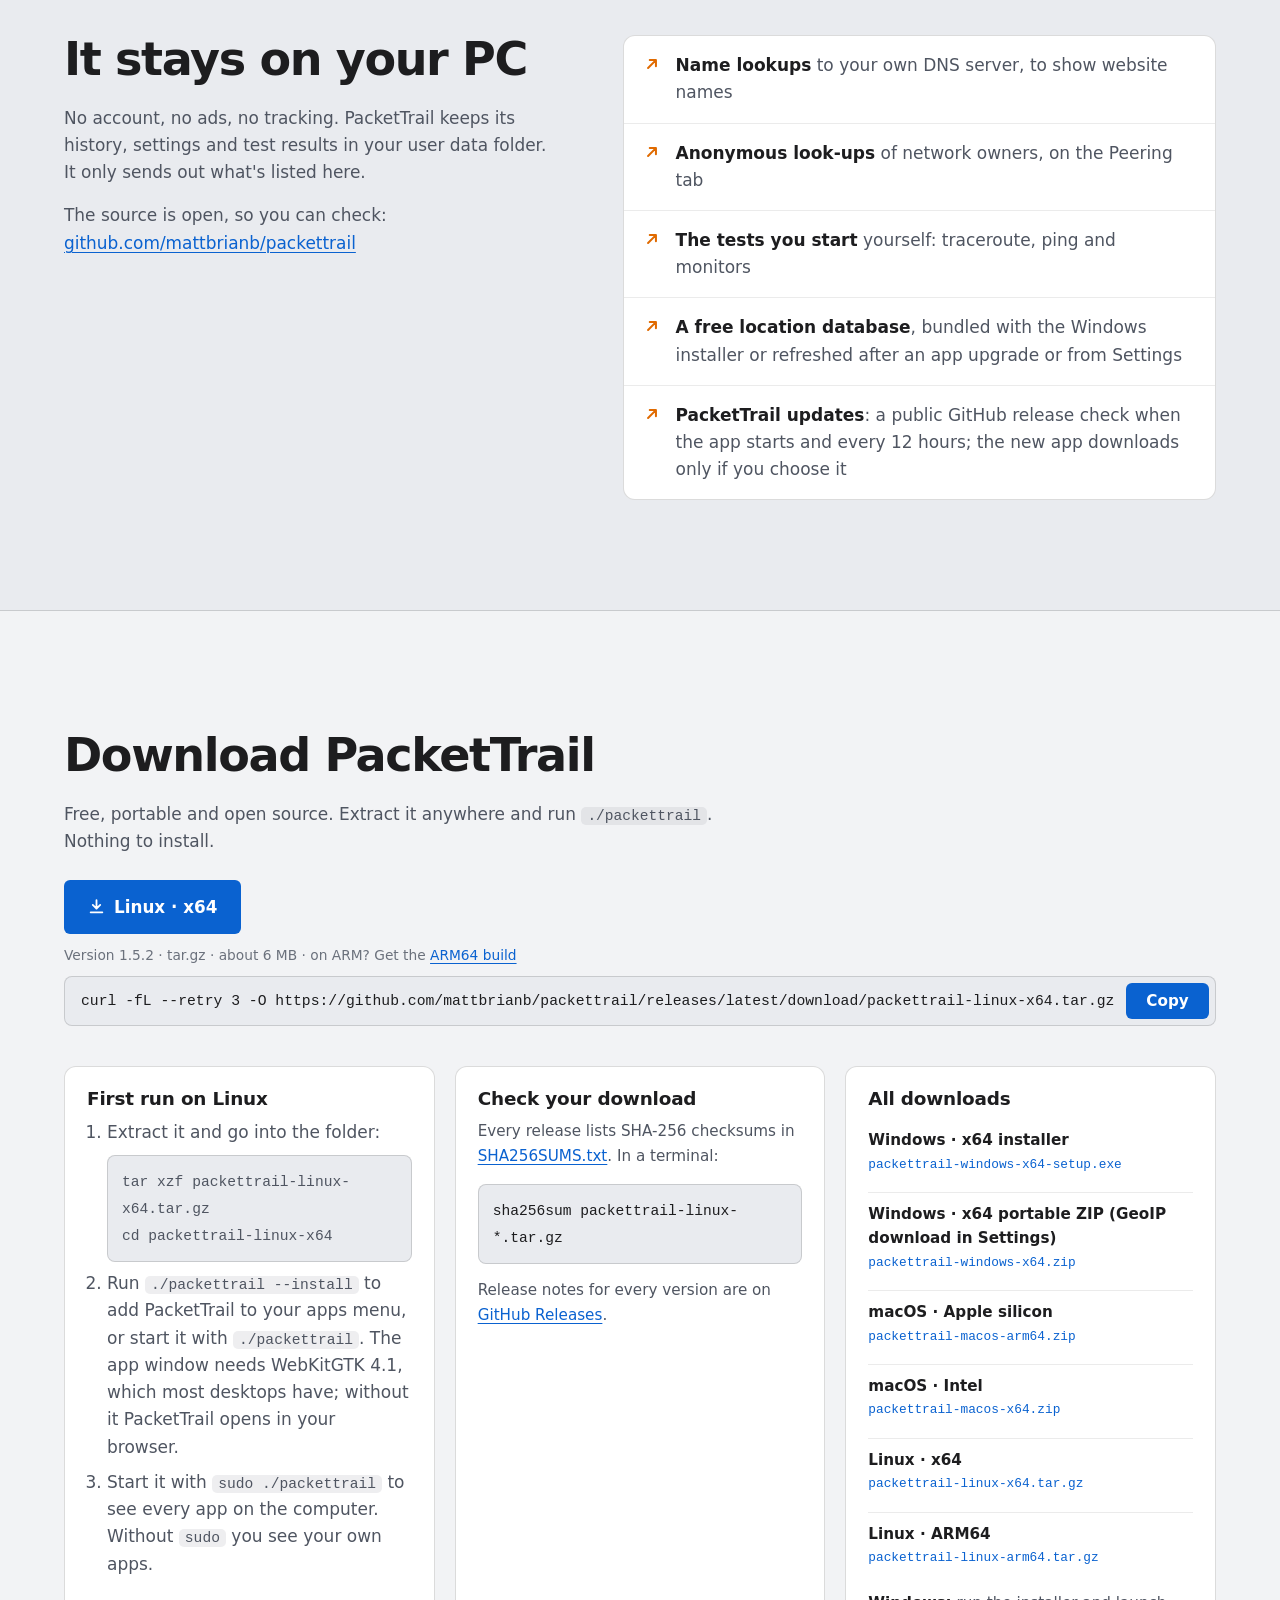
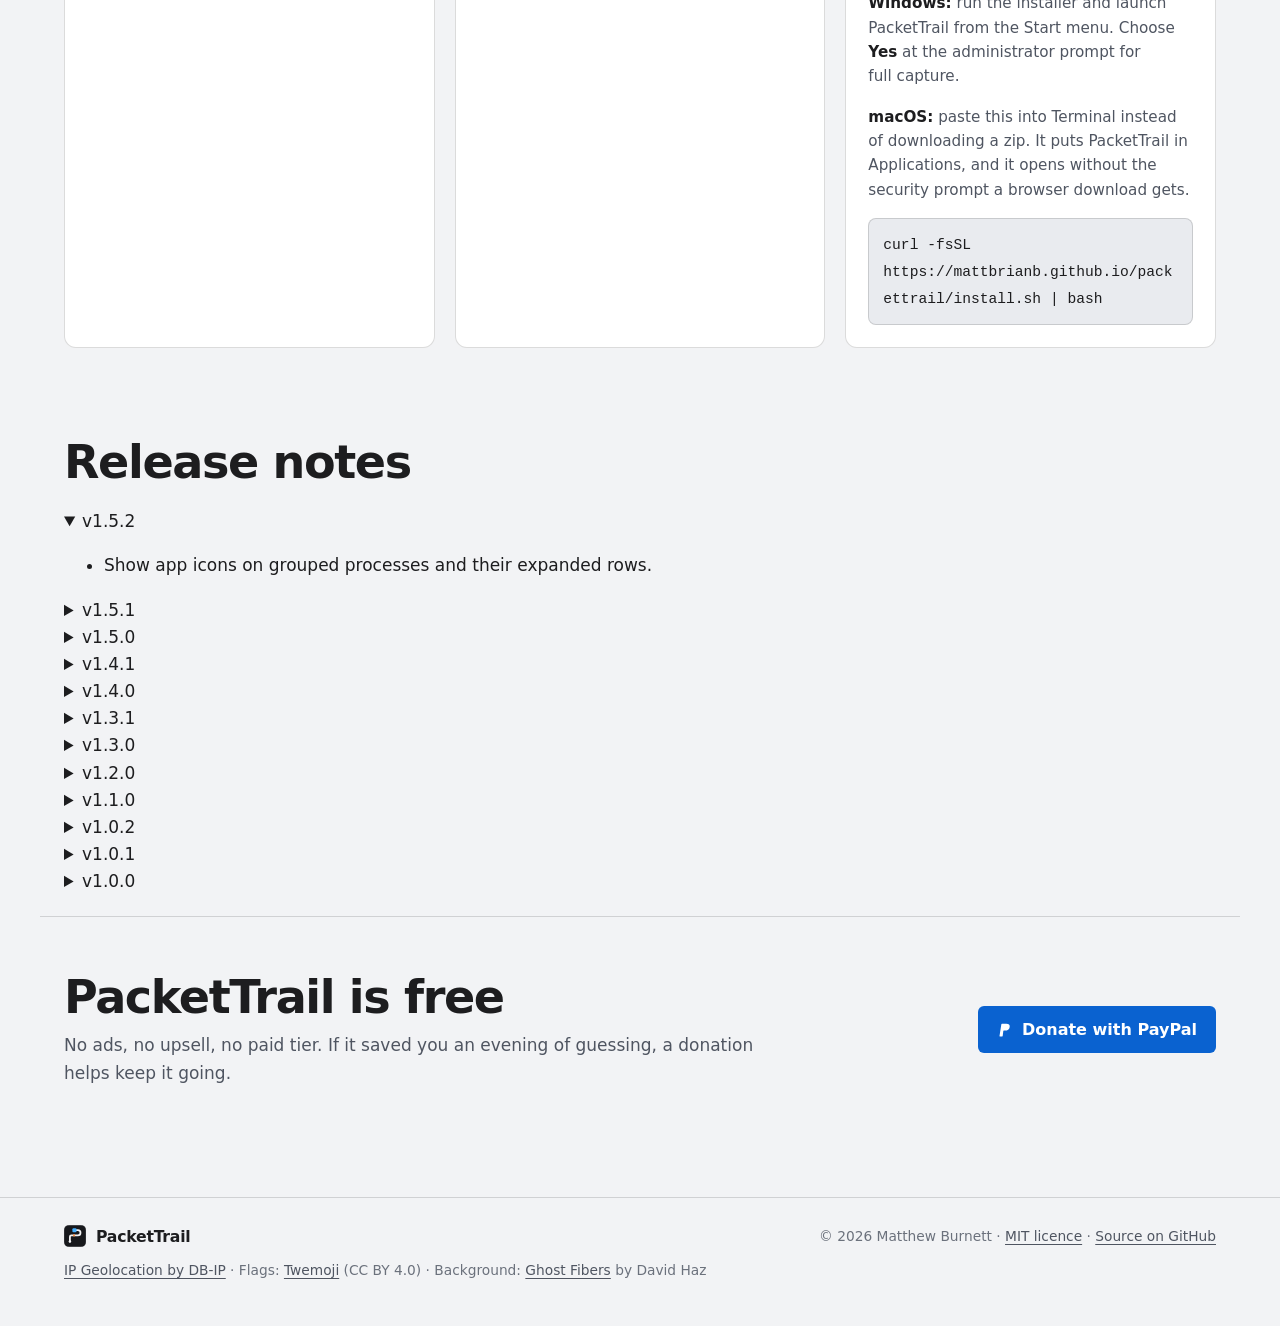
==== commit 461b2d27: "Restore icons on process groups and expanded PIDs" ====
--- a/docs/index.html
+++ b/docs/index.html
@@ -90,9 +90,9 @@
           </a>
           <a class="btn" href="https://github.com/mattbrianb/packettrail">View the source</a>
         </div>
-        <p class="fine" data-for="windows">Free · version 1.5.1 · Windows 10 and 11, 64-bit · also <a href="#download">macOS and Linux</a></p>
-        <p class="fine" data-for="macos">Free · version 1.5.1 · Apple silicon and Intel · also <a href="#download">Windows and Linux</a></p>
-        <p class="fine" data-for="linux"><span data-arch-for="x64">Free · version 1.5.1 · x64</span><span data-arch-for="arm64">Free · version 1.5.1 · ARM64</span> · also <a href="#download">Windows and macOS</a></p>
+        <p class="fine" data-for="windows">Free · version 1.5.2 · Windows 10 and 11, 64-bit · also <a href="#download">macOS and Linux</a></p>
+        <p class="fine" data-for="macos">Free · version 1.5.2 · Apple silicon and Intel · also <a href="#download">Windows and Linux</a></p>
+        <p class="fine" data-for="linux"><span data-arch-for="x64">Free · version 1.5.2 · x64</span><span data-arch-for="arm64">Free · version 1.5.2 · ARM64</span> · also <a href="#download">Windows and macOS</a></p>
       </div>
 
       <div class="stage" id="demo" role="img" aria-label="Demo of PacketTrail with demo data: steam.exe climbs to the top of the Applications table at about 48 Mbps, and PacketTrail shows it is talking to Valve's servers in Frankfurt.">
@@ -289,7 +289,7 @@
             <svg viewBox="0 0 16 16" width="17" height="17" aria-hidden="true"><path d="M8 2v8M4.5 6.5 8 10l3.5-3.5M2.5 13.5h11" fill="none" stroke="currentColor" stroke-width="1.7" stroke-linecap="round" stroke-linejoin="round"/></svg>
             Windows 10 / 11 · 64-bit
           </a>
-          <span class="fine">Version 1.5.1 · installer · includes offline GeoIP data</span>
+          <span class="fine">Version 1.5.2 · installer · includes offline GeoIP data</span>
           <div class="cmd">
             <code id="win-curl">curl.exe -fL --retry 3 -O https://github.com/mattbrianb/packettrail/releases/latest/download/packettrail-windows-x64-setup.exe</code>
             <button type="button" class="btn primary" data-copy="win-curl" aria-live="polite">Copy</button>
@@ -301,7 +301,7 @@
             <code id="mac-cmd">curl -fsSL https://mattbrianb.github.io/packettrail/install.sh | bash</code>
             <button type="button" class="btn primary" data-copy="mac-cmd" aria-live="polite">Copy</button>
           </div>
-          <span class="fine">Version 1.5.1 · paste into Terminal · or the zip for <a href="https://github.com/mattbrianb/packettrail/releases/latest/download/packettrail-macos-arm64.zip">Apple silicon</a> or <a href="https://github.com/mattbrianb/packettrail/releases/latest/download/packettrail-macos-x64.zip">Intel</a></span>
+          <span class="fine">Version 1.5.2 · paste into Terminal · or the zip for <a href="https://github.com/mattbrianb/packettrail/releases/latest/download/packettrail-macos-arm64.zip">Apple silicon</a> or <a href="https://github.com/mattbrianb/packettrail/releases/latest/download/packettrail-macos-x64.zip">Intel</a></span>
           <span class="fine">The installer prints where PacketTrail.app is installed. Its ZIP download is temporary and removed after installation.</span>
         </div>
         <div class="dl-main" data-for="linux">
@@ -313,8 +313,8 @@
             <svg viewBox="0 0 16 16" width="17" height="17" aria-hidden="true"><path d="M8 2v8M4.5 6.5 8 10l3.5-3.5M2.5 13.5h11" fill="none" stroke="currentColor" stroke-width="1.7" stroke-linecap="round" stroke-linejoin="round"/></svg>
             Linux · ARM64
           </a>
-          <span class="fine" data-arch-for="x64">Version 1.5.1 · tar.gz · about 6 MB · on ARM? Get the <a href="https://github.com/mattbrianb/packettrail/releases/latest/download/packettrail-linux-arm64.tar.gz">ARM64 build</a></span>
-          <span class="fine" data-arch-for="arm64">Version 1.5.1 · tar.gz · about 5.5 MB · on Intel or AMD? Get the <a href="https://github.com/mattbrianb/packettrail/releases/latest/download/packettrail-linux-x64.tar.gz">x64 build</a></span>
+          <span class="fine" data-arch-for="x64">Version 1.5.2 · tar.gz · about 6 MB · on ARM? Get the <a href="https://github.com/mattbrianb/packettrail/releases/latest/download/packettrail-linux-arm64.tar.gz">ARM64 build</a></span>
+          <span class="fine" data-arch-for="arm64">Version 1.5.2 · tar.gz · about 5.5 MB · on Intel or AMD? Get the <a href="https://github.com/mattbrianb/packettrail/releases/latest/download/packettrail-linux-x64.tar.gz">x64 build</a></span>
           <div class="cmd" data-arch-for="x64"><code id="linux-x64-curl">curl -fL --retry 3 -O https://github.com/mattbrianb/packettrail/releases/latest/download/packettrail-linux-x64.tar.gz</code><button type="button" class="btn primary" data-copy="linux-x64-curl" aria-live="polite">Copy</button></div>
           <div class="cmd" data-arch-for="arm64"><code id="linux-arm64-curl">curl -fL --retry 3 -O https://github.com/mattbrianb/packettrail/releases/latest/download/packettrail-linux-arm64.tar.gz</code><button type="button" class="btn primary" data-copy="linux-arm64-curl" aria-live="polite">Copy</button></div>
         </div>
@@ -386,7 +386,8 @@
   </section>
 
 <section id="release-notes" class="wrap"><h2>Release notes</h2>
-<details open><summary>v1.5.1</summary><ul><li>Refresh stale City and ASN data after an app upgrade.</li><li>Show shorter release notes as bullet points.</li><li>Choose Later to dismiss an update and keep monitoring.</li></ul></details>
+<details open><summary>v1.5.2</summary><ul><li>Show app icons on grouped processes and their expanded rows.</li></ul></details>
+<details><summary>v1.5.1</summary><ul><li>Refresh stale City and ASN data after an app upgrade.</li><li>Show shorter release notes as bullet points.</li><li>Choose Later to dismiss an update and keep monitoring.</li></ul></details>
 <details><summary>v1.5.0</summary><ul><li>Open PacketTrail on Windows without a command prompt.</li><li>Review missed releases before downloading an update.</li><li>Expand grouped processes to see individual PIDs.</li></ul></details>
 <details><summary>v1.4.1</summary><ul><li>Save history and close PacketTrail before starting Windows Setup.</li><li>Warn when a running app blocks a reinstall.</li></ul></details>
 <details><summary>v1.4.0</summary><ul><li>Check for updates at startup and show release notes.</li><li>Verify update downloads against GitHub release checksums.</li></ul></details>
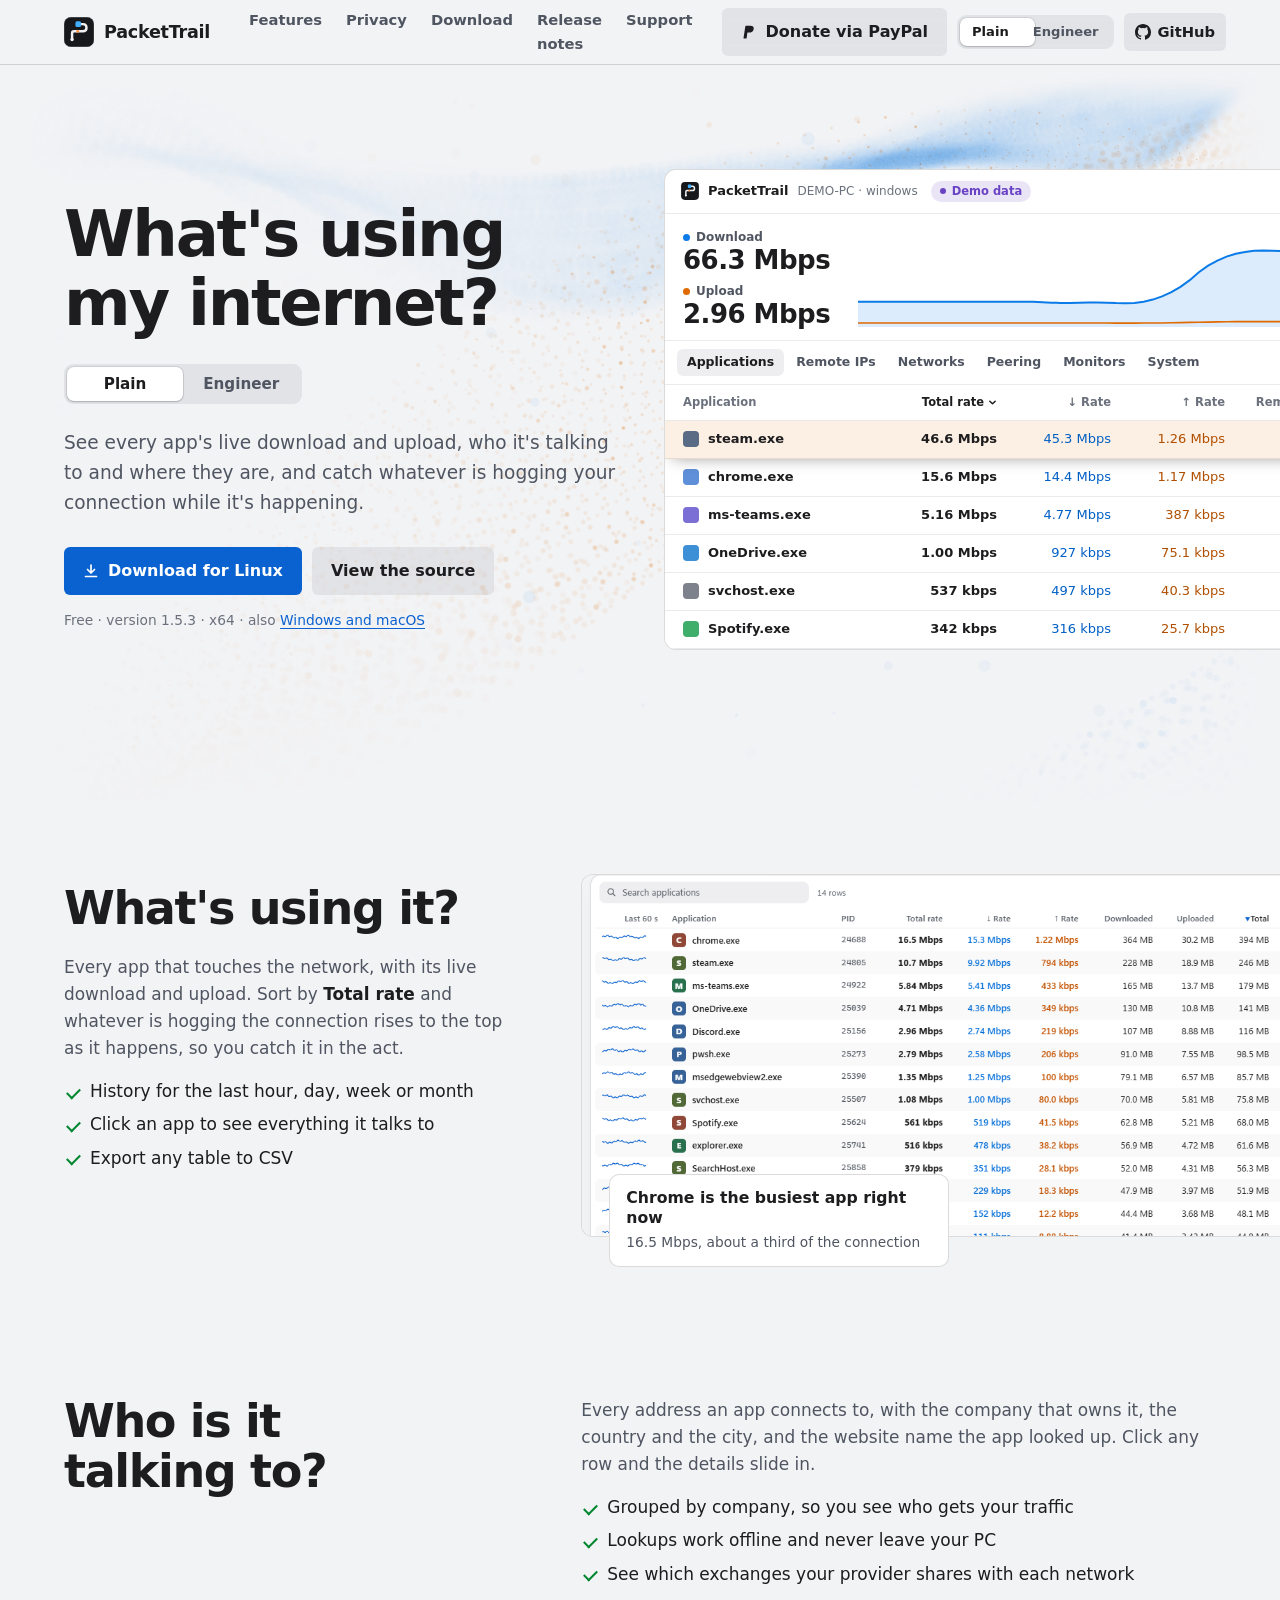
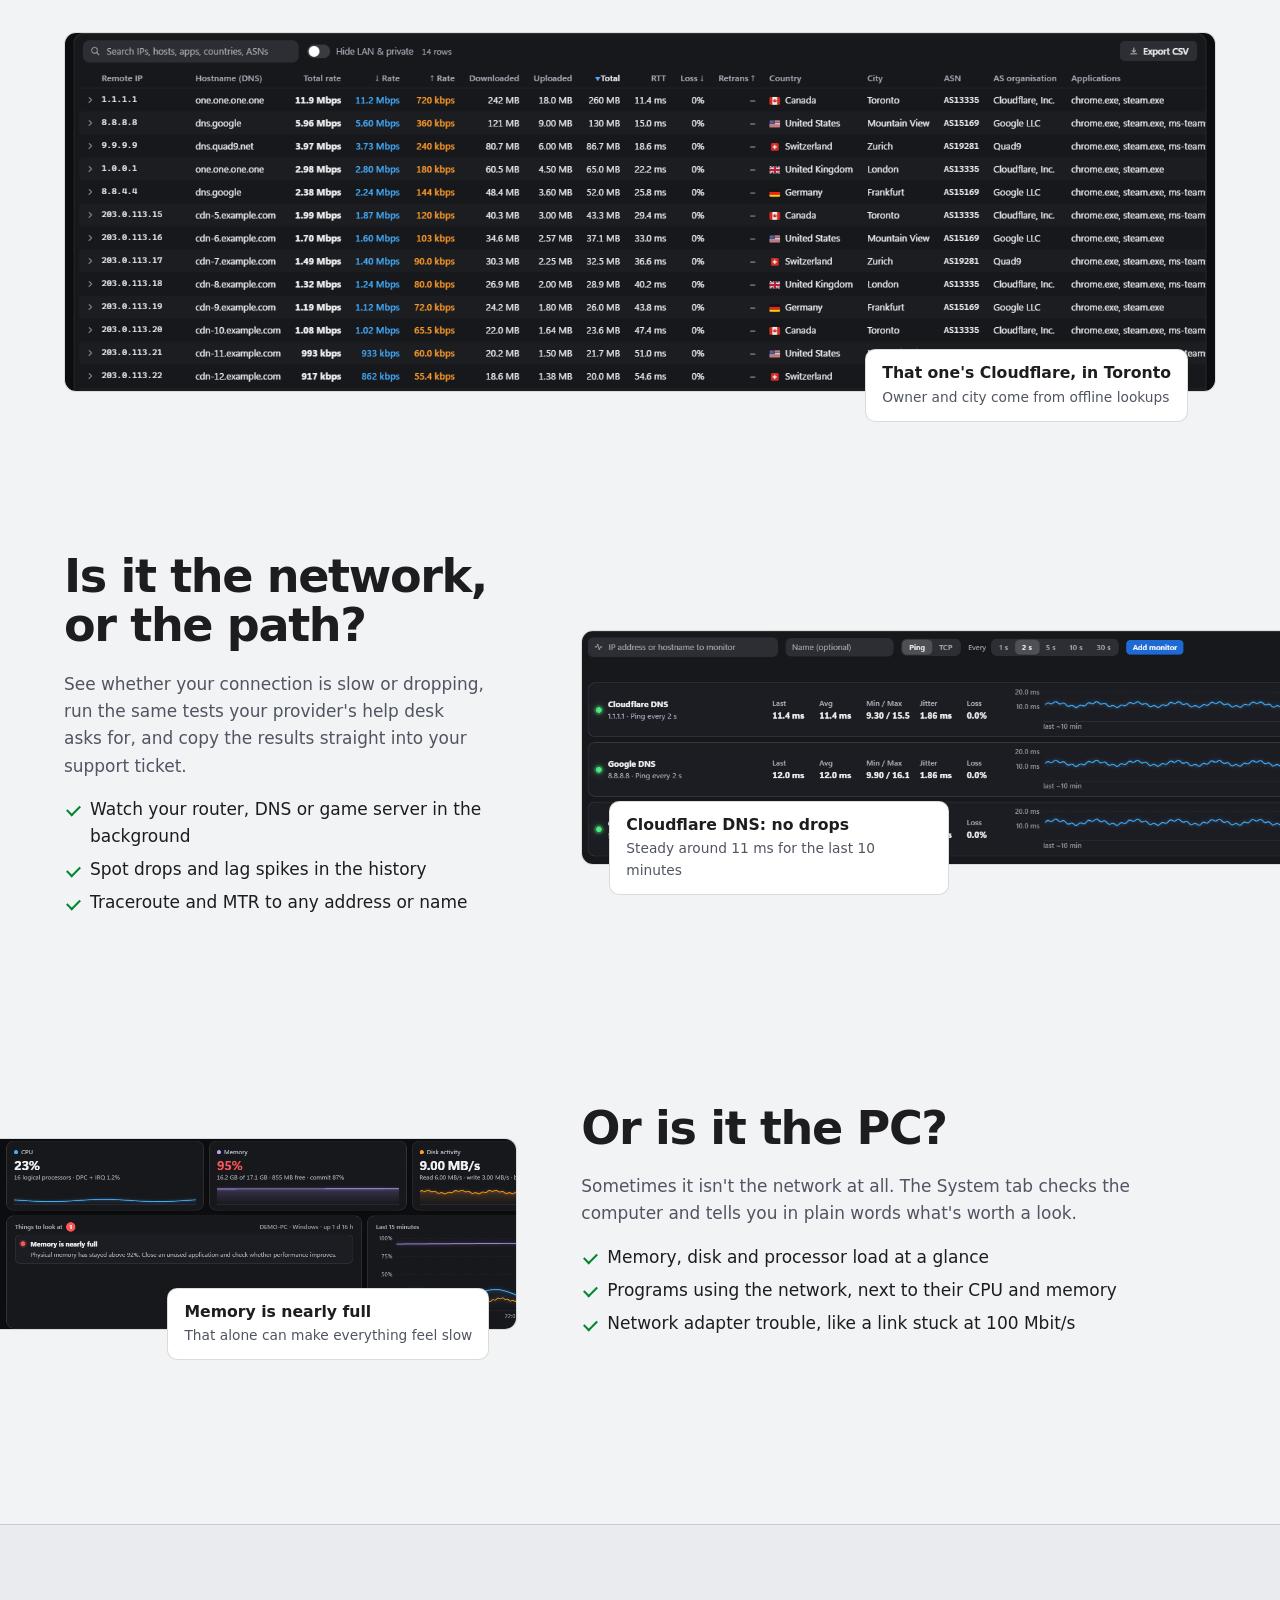
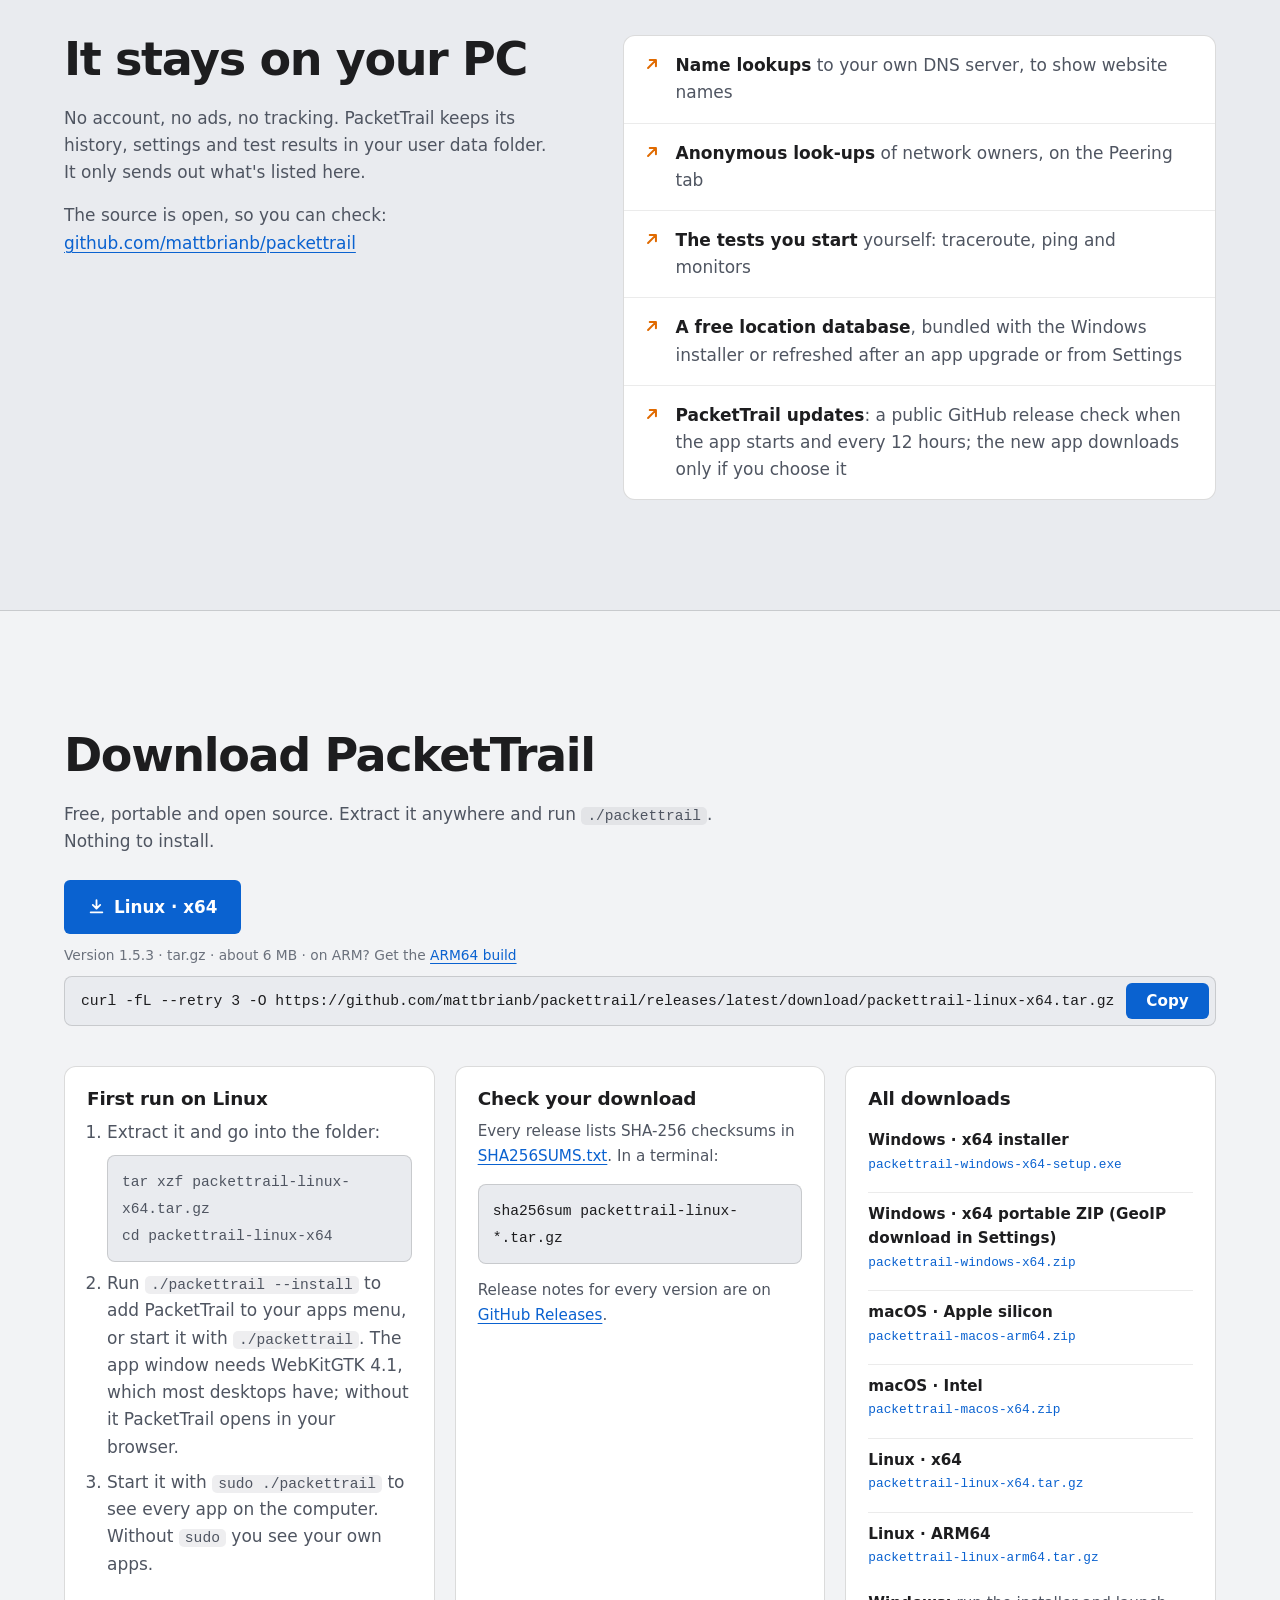
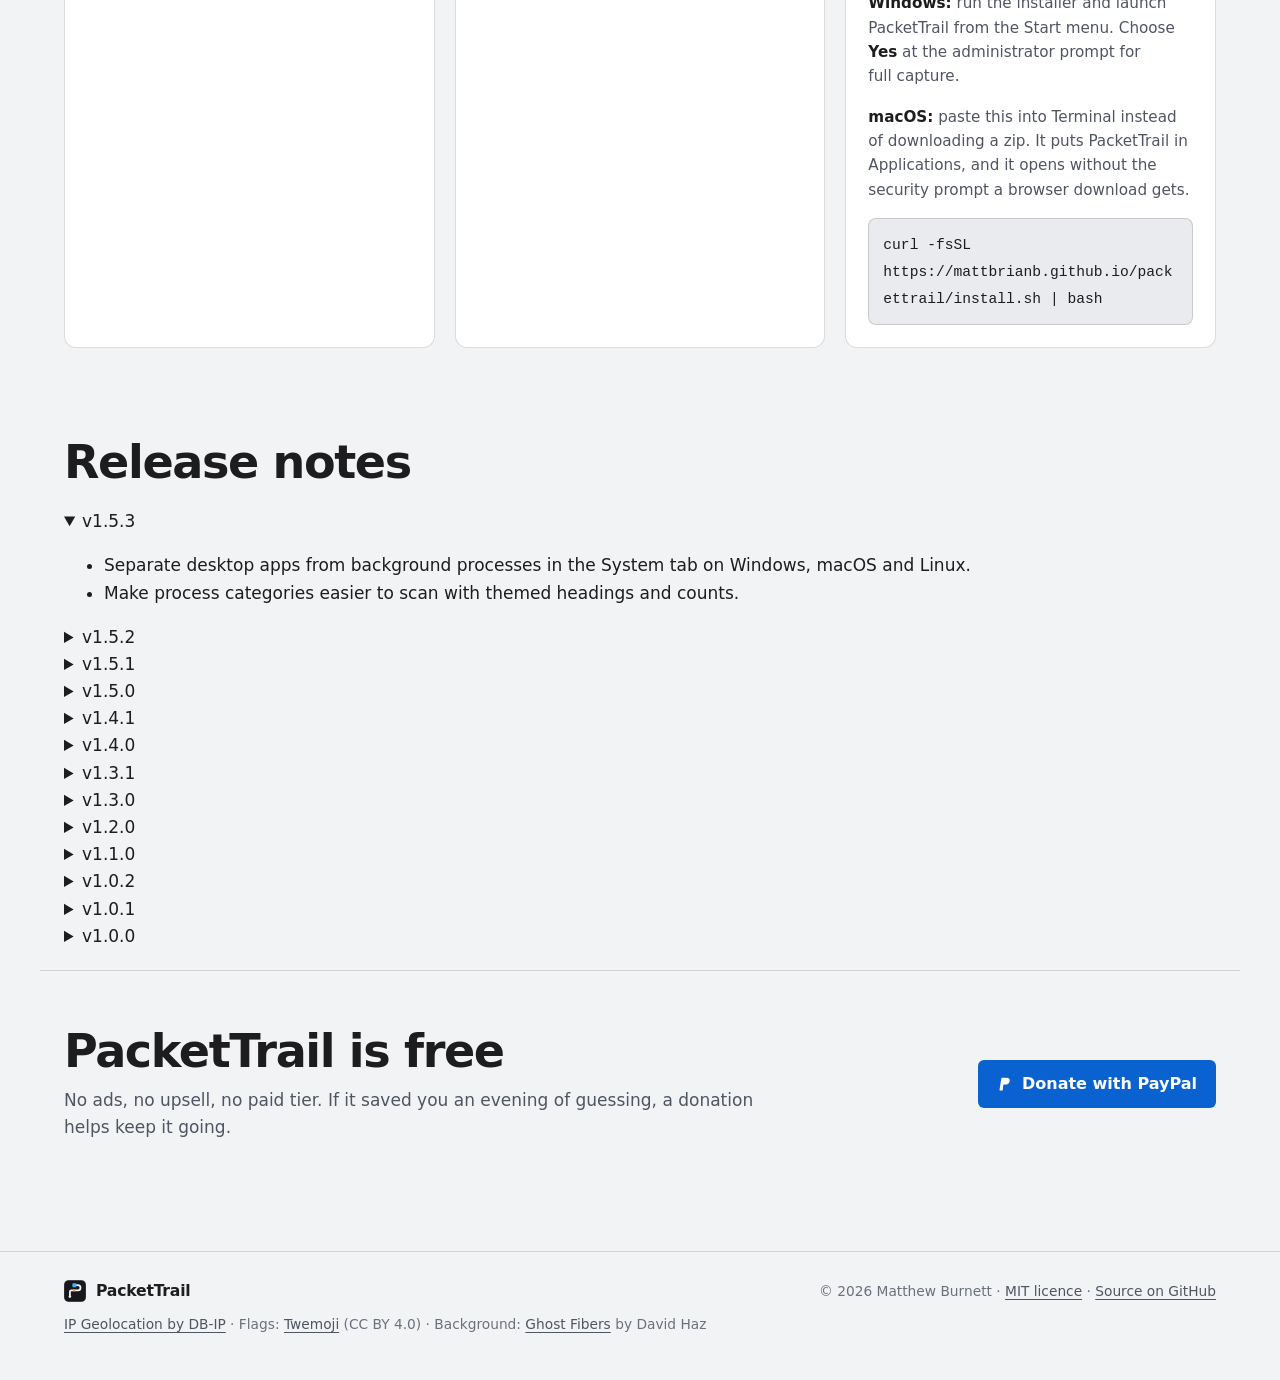
==== commit 6b29579f: "Release PacketTrail 1.5.3" ====
--- a/docs/index.html
+++ b/docs/index.html
@@ -90,9 +90,9 @@
           </a>
           <a class="btn" href="https://github.com/mattbrianb/packettrail">View the source</a>
         </div>
-        <p class="fine" data-for="windows">Free · version 1.5.2 · Windows 10 and 11, 64-bit · also <a href="#download">macOS and Linux</a></p>
-        <p class="fine" data-for="macos">Free · version 1.5.2 · Apple silicon and Intel · also <a href="#download">Windows and Linux</a></p>
-        <p class="fine" data-for="linux"><span data-arch-for="x64">Free · version 1.5.2 · x64</span><span data-arch-for="arm64">Free · version 1.5.2 · ARM64</span> · also <a href="#download">Windows and macOS</a></p>
+        <p class="fine" data-for="windows">Free · version 1.5.3 · Windows 10 and 11, 64-bit · also <a href="#download">macOS and Linux</a></p>
+        <p class="fine" data-for="macos">Free · version 1.5.3 · Apple silicon and Intel · also <a href="#download">Windows and Linux</a></p>
+        <p class="fine" data-for="linux"><span data-arch-for="x64">Free · version 1.5.3 · x64</span><span data-arch-for="arm64">Free · version 1.5.3 · ARM64</span> · also <a href="#download">Windows and macOS</a></p>
       </div>
 
       <div class="stage" id="demo" role="img" aria-label="Demo of PacketTrail with demo data: steam.exe climbs to the top of the Applications table at about 48 Mbps, and PacketTrail shows it is talking to Valve's servers in Frankfurt.">
@@ -289,7 +289,7 @@
             <svg viewBox="0 0 16 16" width="17" height="17" aria-hidden="true"><path d="M8 2v8M4.5 6.5 8 10l3.5-3.5M2.5 13.5h11" fill="none" stroke="currentColor" stroke-width="1.7" stroke-linecap="round" stroke-linejoin="round"/></svg>
             Windows 10 / 11 · 64-bit
           </a>
-          <span class="fine">Version 1.5.2 · installer · includes offline GeoIP data</span>
+          <span class="fine">Version 1.5.3 · installer · includes offline GeoIP data</span>
           <div class="cmd">
             <code id="win-curl">curl.exe -fL --retry 3 -O https://github.com/mattbrianb/packettrail/releases/latest/download/packettrail-windows-x64-setup.exe</code>
             <button type="button" class="btn primary" data-copy="win-curl" aria-live="polite">Copy</button>
@@ -301,7 +301,7 @@
             <code id="mac-cmd">curl -fsSL https://mattbrianb.github.io/packettrail/install.sh | bash</code>
             <button type="button" class="btn primary" data-copy="mac-cmd" aria-live="polite">Copy</button>
           </div>
-          <span class="fine">Version 1.5.2 · paste into Terminal · or the zip for <a href="https://github.com/mattbrianb/packettrail/releases/latest/download/packettrail-macos-arm64.zip">Apple silicon</a> or <a href="https://github.com/mattbrianb/packettrail/releases/latest/download/packettrail-macos-x64.zip">Intel</a></span>
+          <span class="fine">Version 1.5.3 · paste into Terminal · or the zip for <a href="https://github.com/mattbrianb/packettrail/releases/latest/download/packettrail-macos-arm64.zip">Apple silicon</a> or <a href="https://github.com/mattbrianb/packettrail/releases/latest/download/packettrail-macos-x64.zip">Intel</a></span>
           <span class="fine">The installer prints where PacketTrail.app is installed. Its ZIP download is temporary and removed after installation.</span>
         </div>
         <div class="dl-main" data-for="linux">
@@ -313,8 +313,8 @@
             <svg viewBox="0 0 16 16" width="17" height="17" aria-hidden="true"><path d="M8 2v8M4.5 6.5 8 10l3.5-3.5M2.5 13.5h11" fill="none" stroke="currentColor" stroke-width="1.7" stroke-linecap="round" stroke-linejoin="round"/></svg>
             Linux · ARM64
           </a>
-          <span class="fine" data-arch-for="x64">Version 1.5.2 · tar.gz · about 6 MB · on ARM? Get the <a href="https://github.com/mattbrianb/packettrail/releases/latest/download/packettrail-linux-arm64.tar.gz">ARM64 build</a></span>
-          <span class="fine" data-arch-for="arm64">Version 1.5.2 · tar.gz · about 5.5 MB · on Intel or AMD? Get the <a href="https://github.com/mattbrianb/packettrail/releases/latest/download/packettrail-linux-x64.tar.gz">x64 build</a></span>
+          <span class="fine" data-arch-for="x64">Version 1.5.3 · tar.gz · about 6 MB · on ARM? Get the <a href="https://github.com/mattbrianb/packettrail/releases/latest/download/packettrail-linux-arm64.tar.gz">ARM64 build</a></span>
+          <span class="fine" data-arch-for="arm64">Version 1.5.3 · tar.gz · about 5.5 MB · on Intel or AMD? Get the <a href="https://github.com/mattbrianb/packettrail/releases/latest/download/packettrail-linux-x64.tar.gz">x64 build</a></span>
           <div class="cmd" data-arch-for="x64"><code id="linux-x64-curl">curl -fL --retry 3 -O https://github.com/mattbrianb/packettrail/releases/latest/download/packettrail-linux-x64.tar.gz</code><button type="button" class="btn primary" data-copy="linux-x64-curl" aria-live="polite">Copy</button></div>
           <div class="cmd" data-arch-for="arm64"><code id="linux-arm64-curl">curl -fL --retry 3 -O https://github.com/mattbrianb/packettrail/releases/latest/download/packettrail-linux-arm64.tar.gz</code><button type="button" class="btn primary" data-copy="linux-arm64-curl" aria-live="polite">Copy</button></div>
         </div>
@@ -386,7 +386,8 @@
   </section>
 
 <section id="release-notes" class="wrap"><h2>Release notes</h2>
-<details open><summary>v1.5.2</summary><ul><li>Show app icons on grouped processes and their expanded rows.</li></ul></details>
+<details open><summary>v1.5.3</summary><ul><li>Separate desktop apps from background processes in the System tab on Windows, macOS and Linux.</li><li>Make process categories easier to scan with themed headings and counts.</li></ul></details>
+<details><summary>v1.5.2</summary><ul><li>Show app icons on grouped processes and their expanded rows.</li></ul></details>
 <details><summary>v1.5.1</summary><ul><li>Refresh stale City and ASN data after an app upgrade.</li><li>Show shorter release notes as bullet points.</li><li>Choose Later to dismiss an update and keep monitoring.</li></ul></details>
 <details><summary>v1.5.0</summary><ul><li>Open PacketTrail on Windows without a command prompt.</li><li>Review missed releases before downloading an update.</li><li>Expand grouped processes to see individual PIDs.</li></ul></details>
 <details><summary>v1.4.1</summary><ul><li>Save history and close PacketTrail before starting Windows Setup.</li><li>Warn when a running app blocks a reinstall.</li></ul></details>
